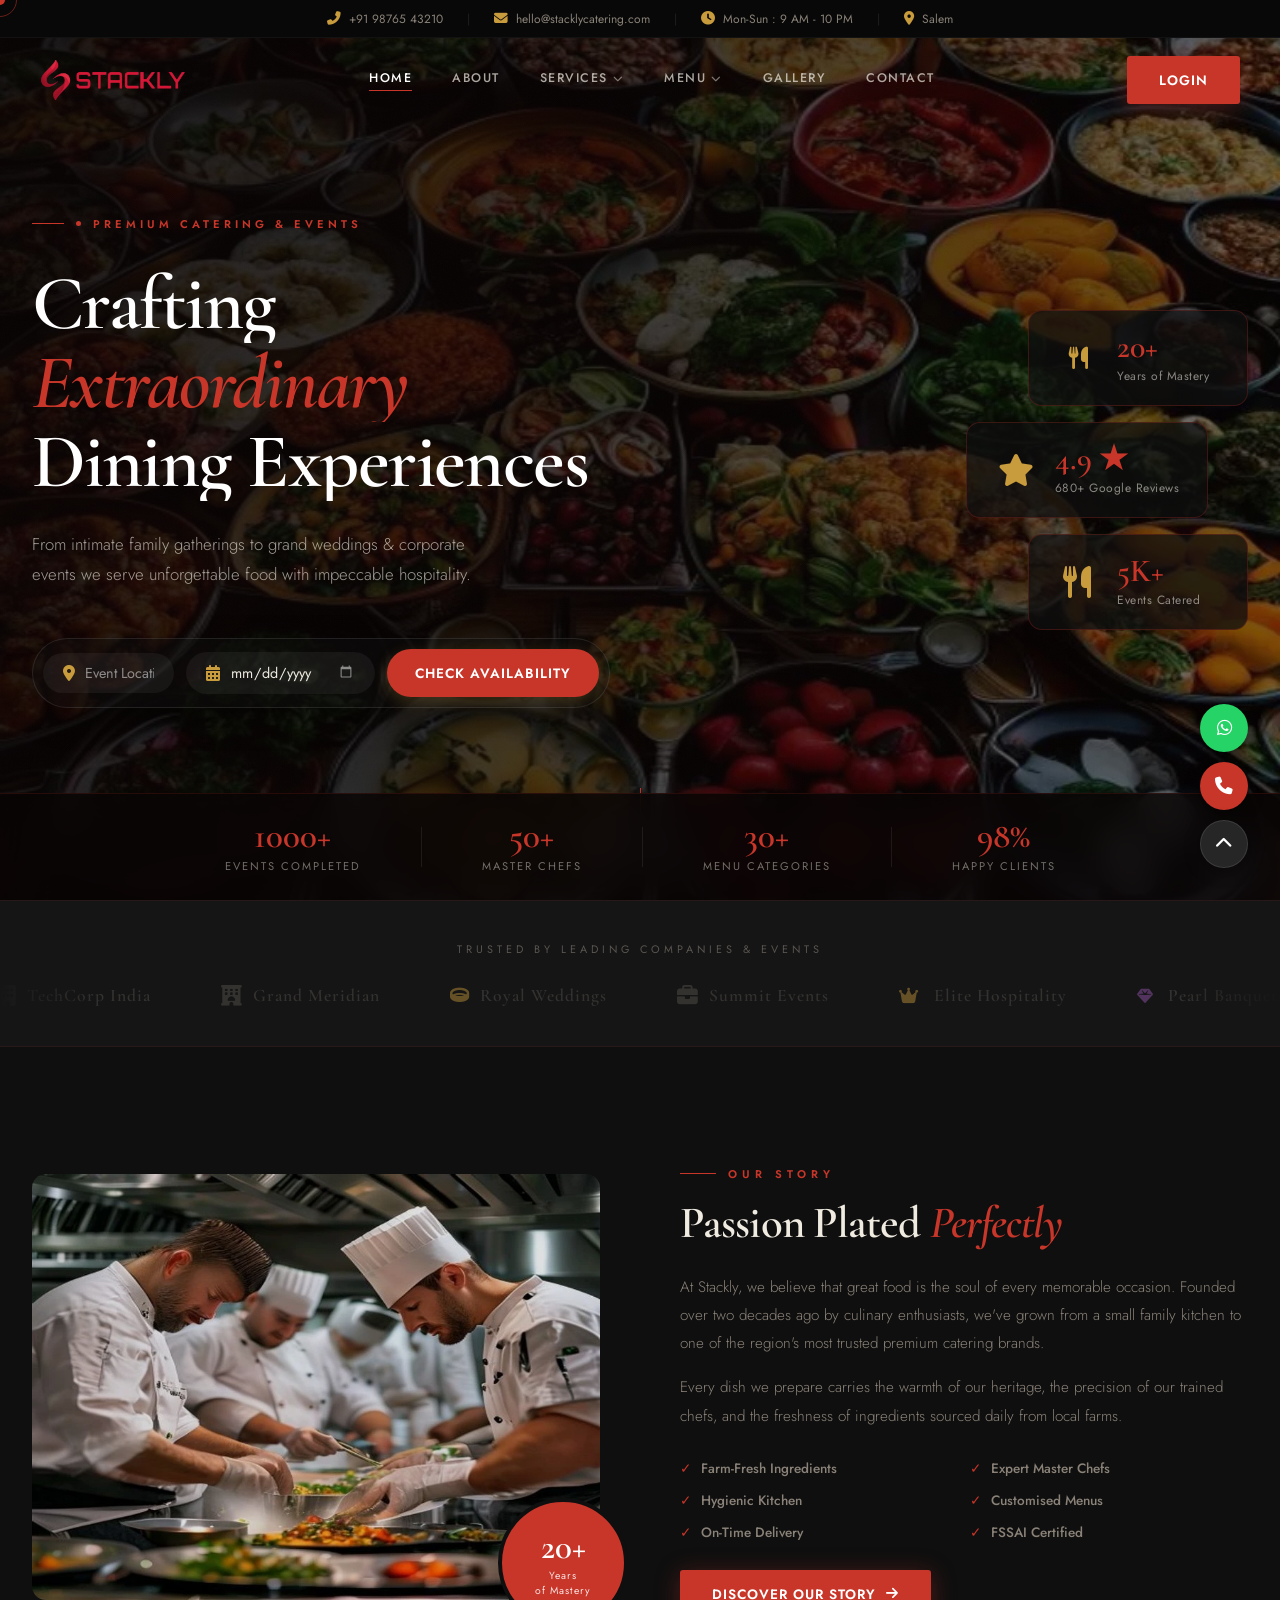
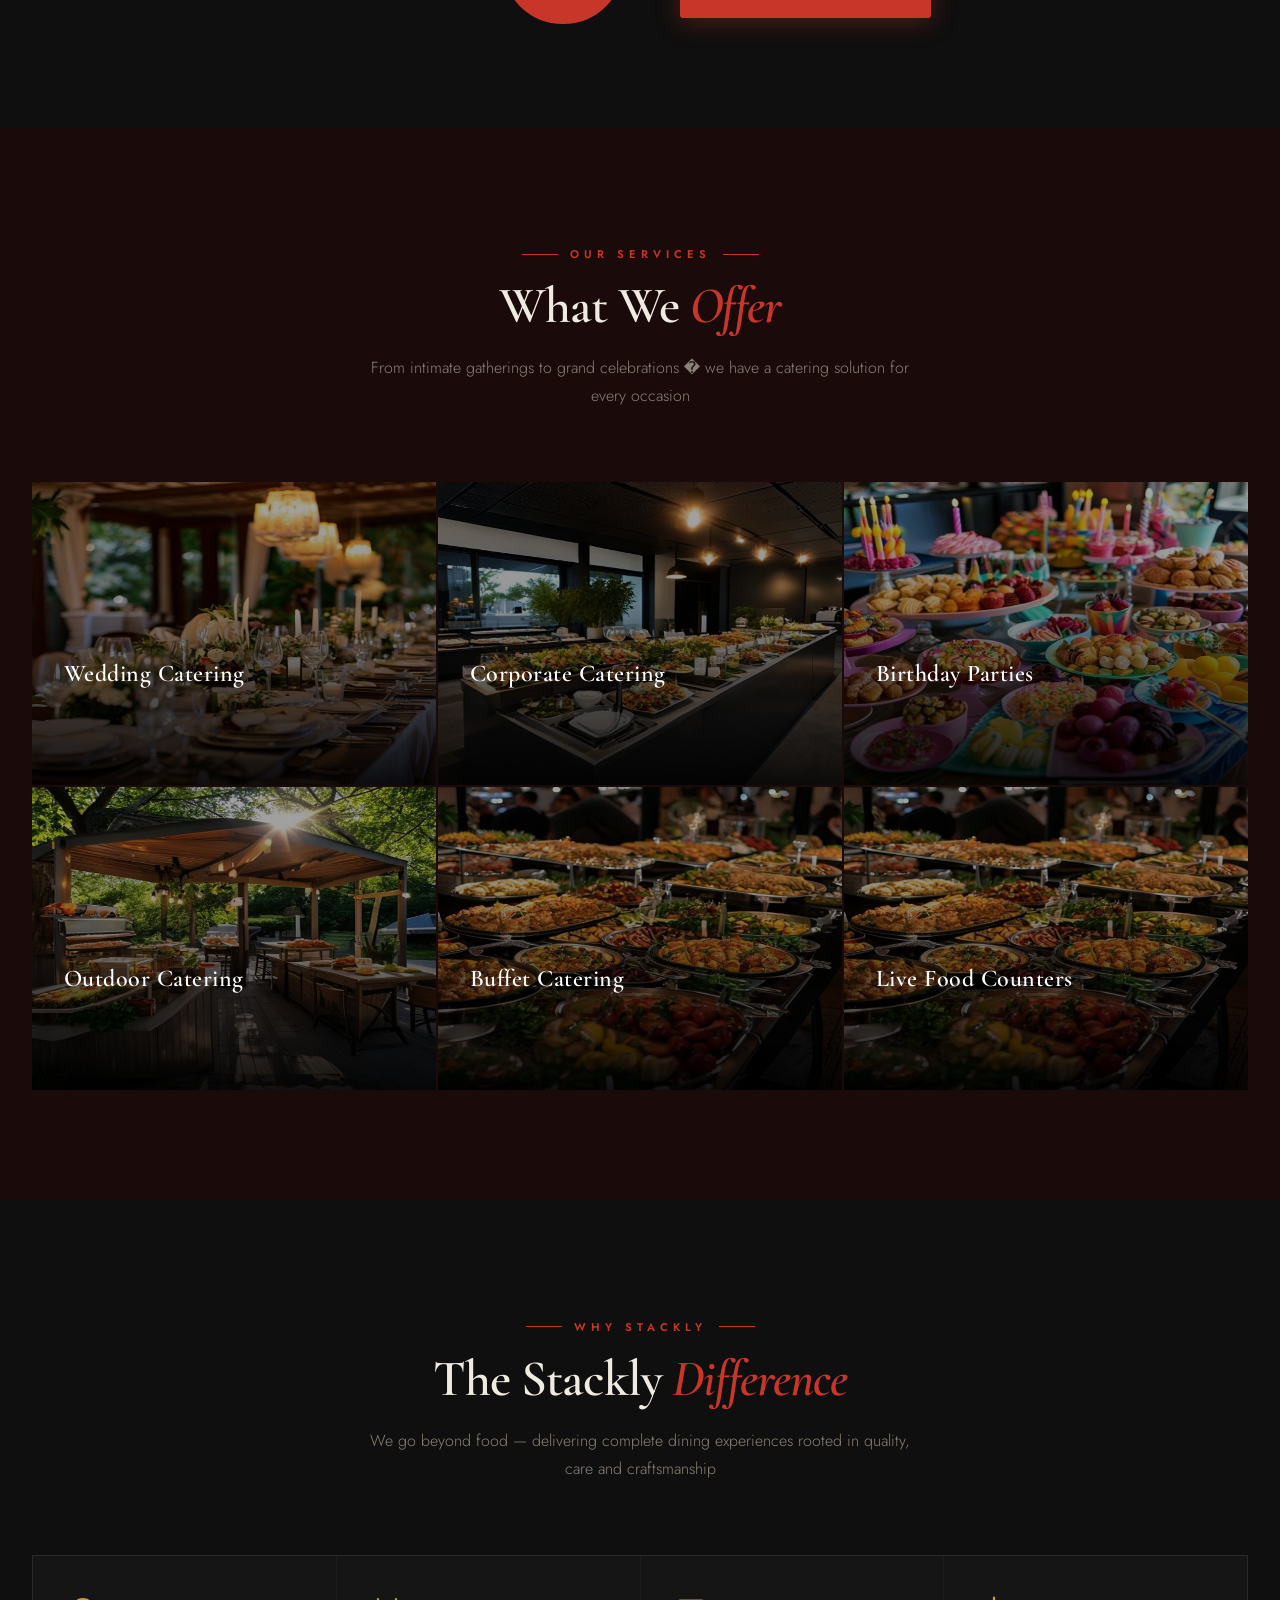
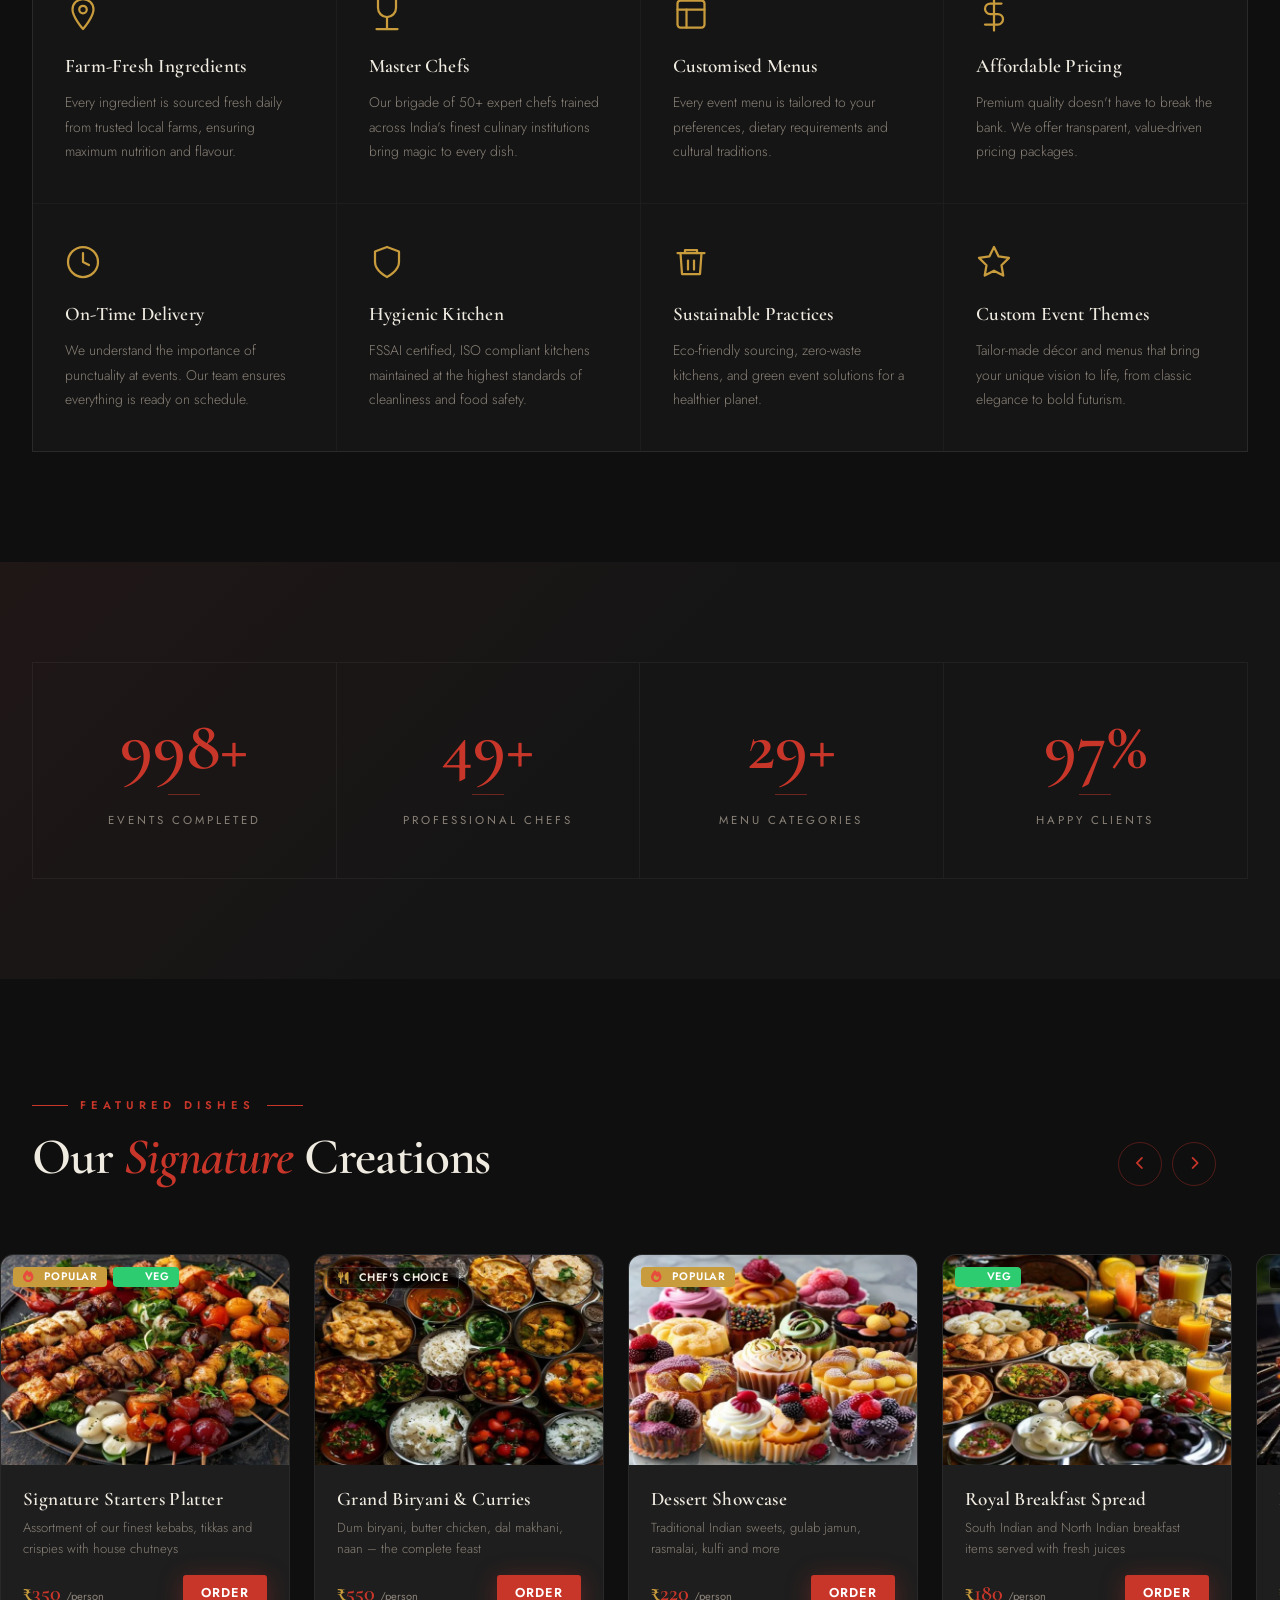
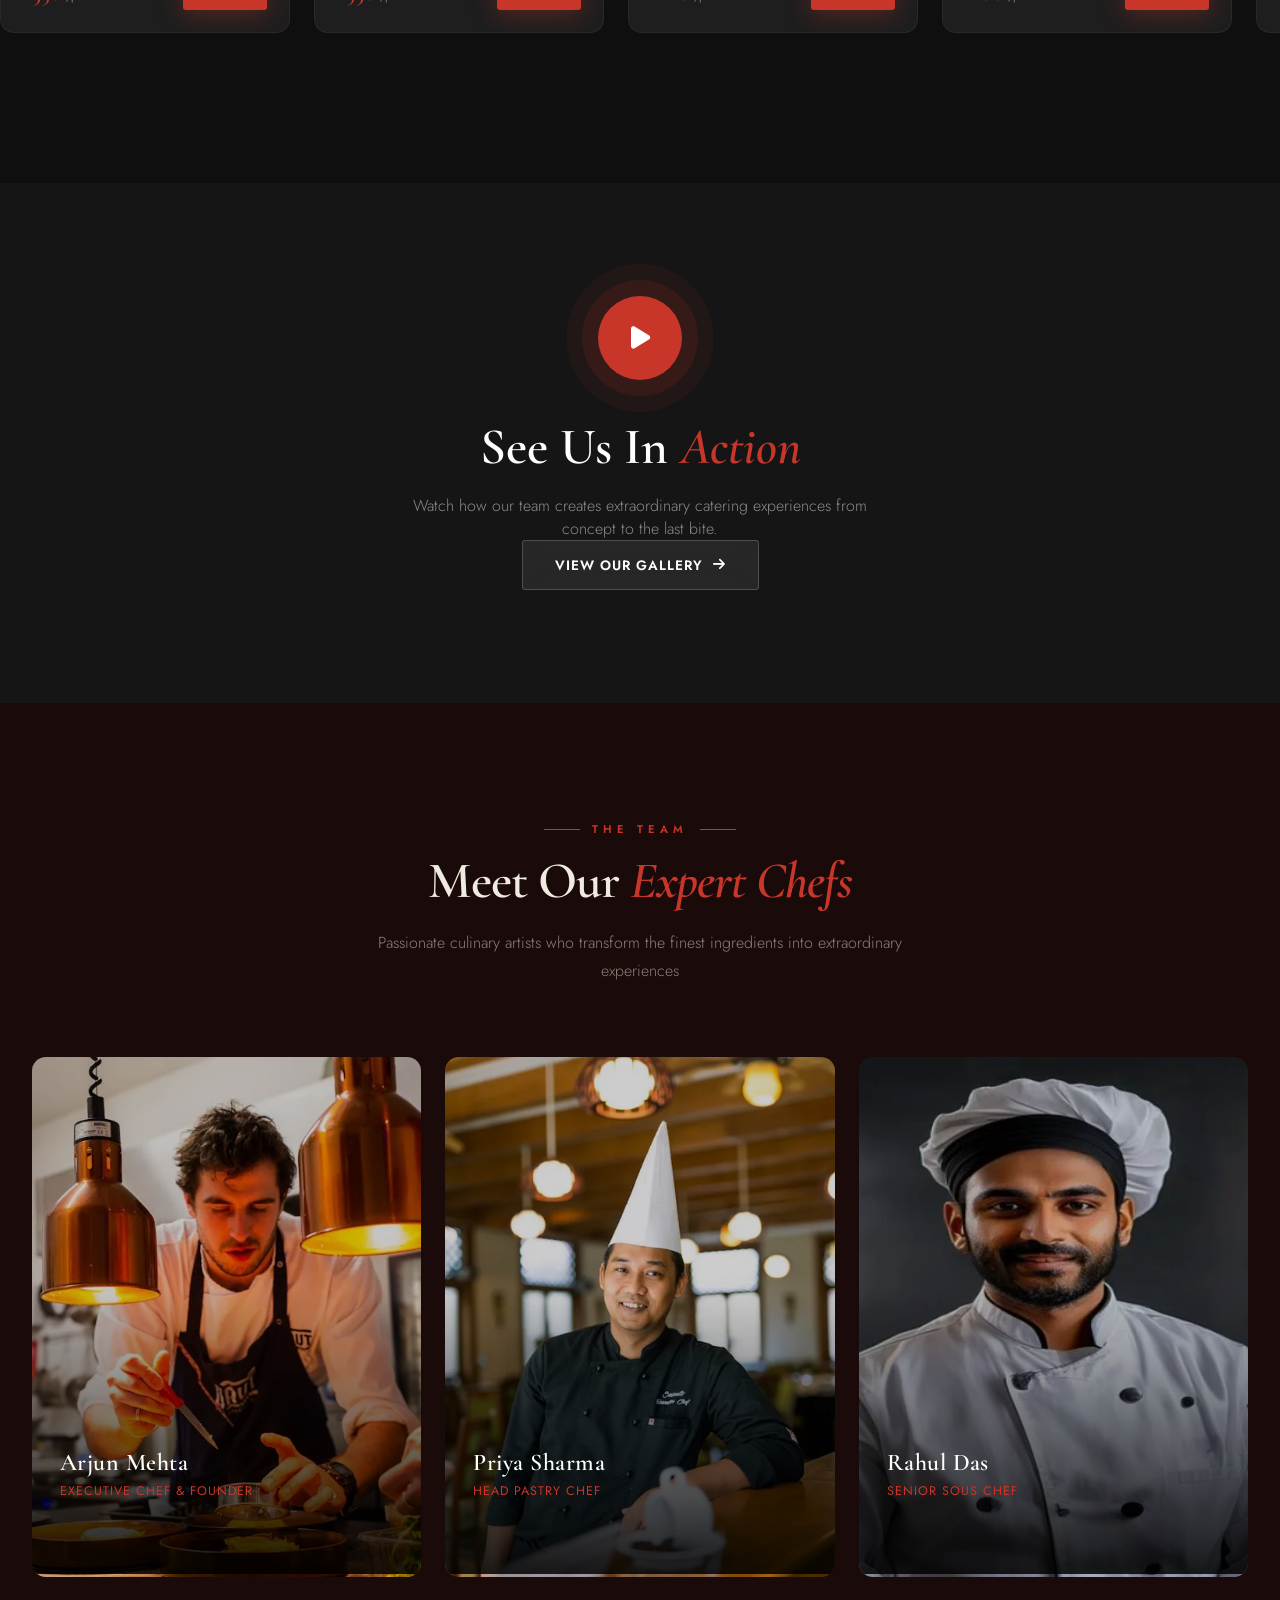
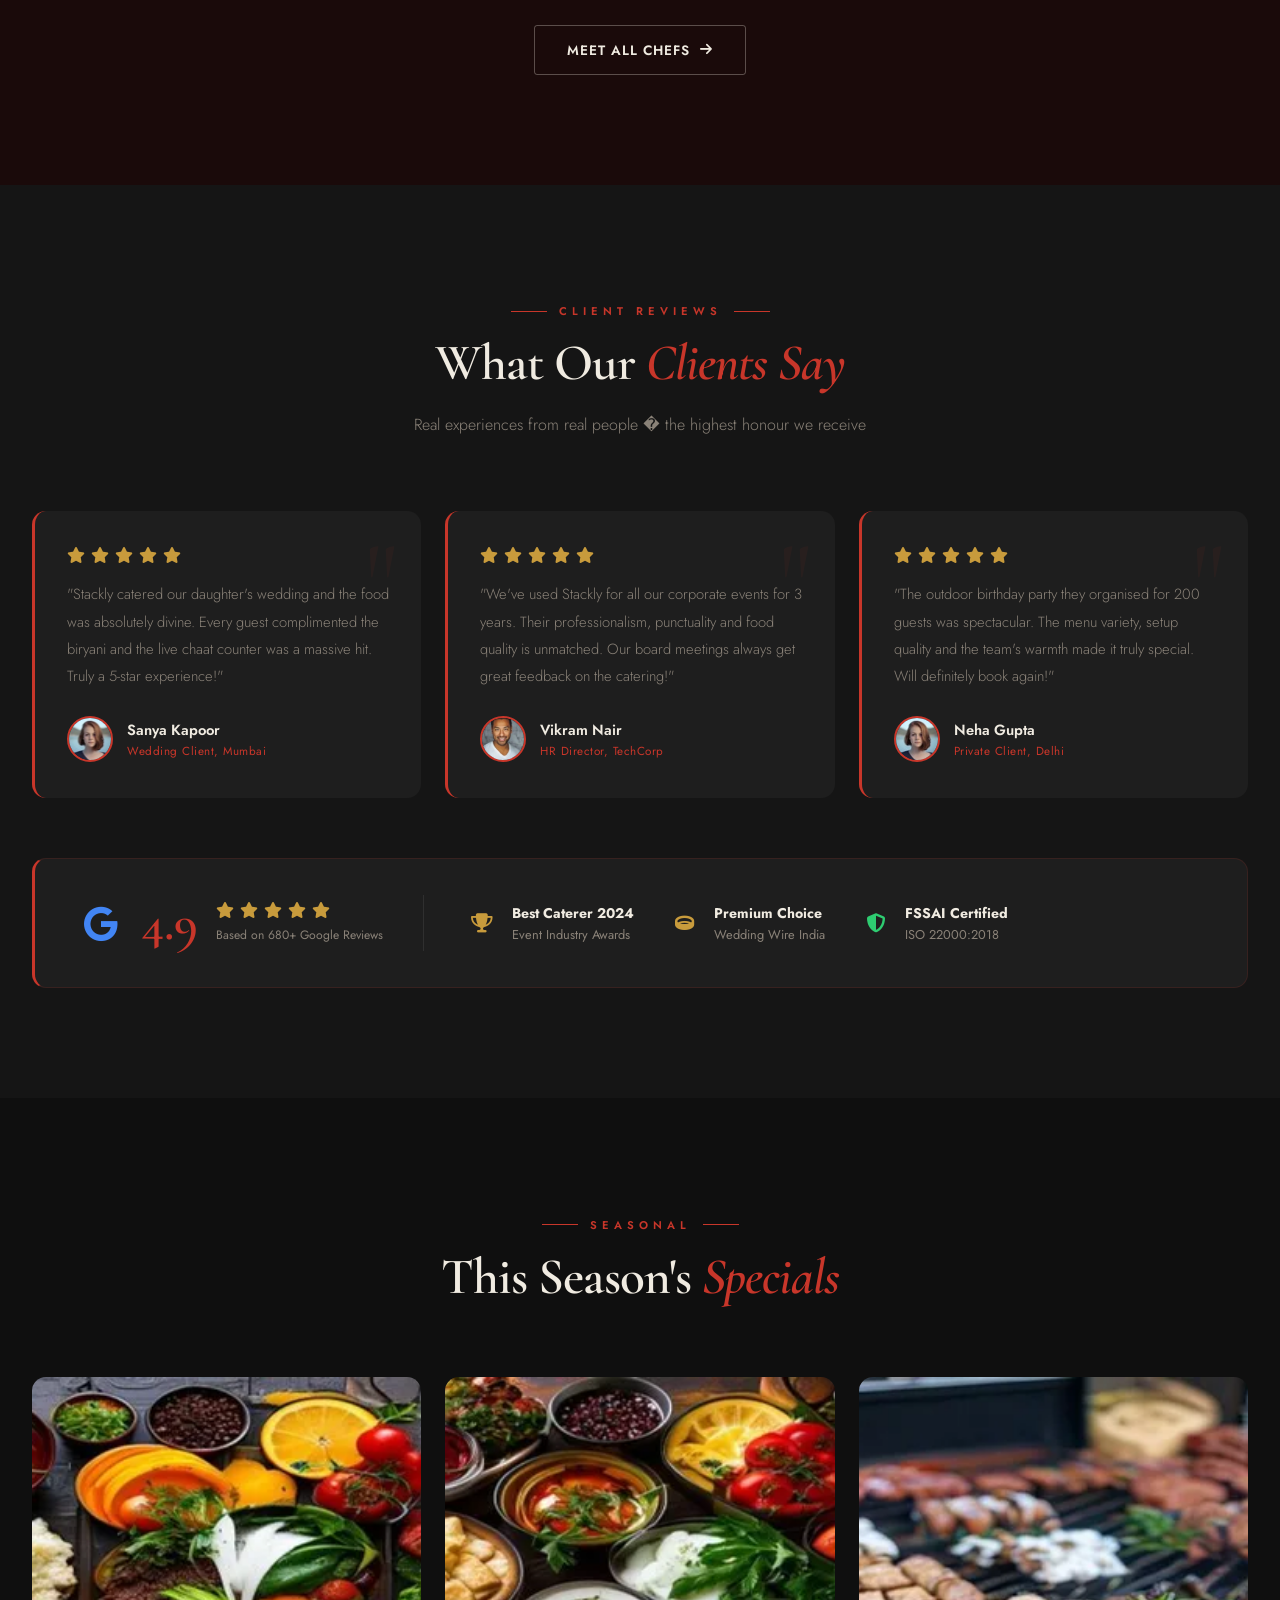
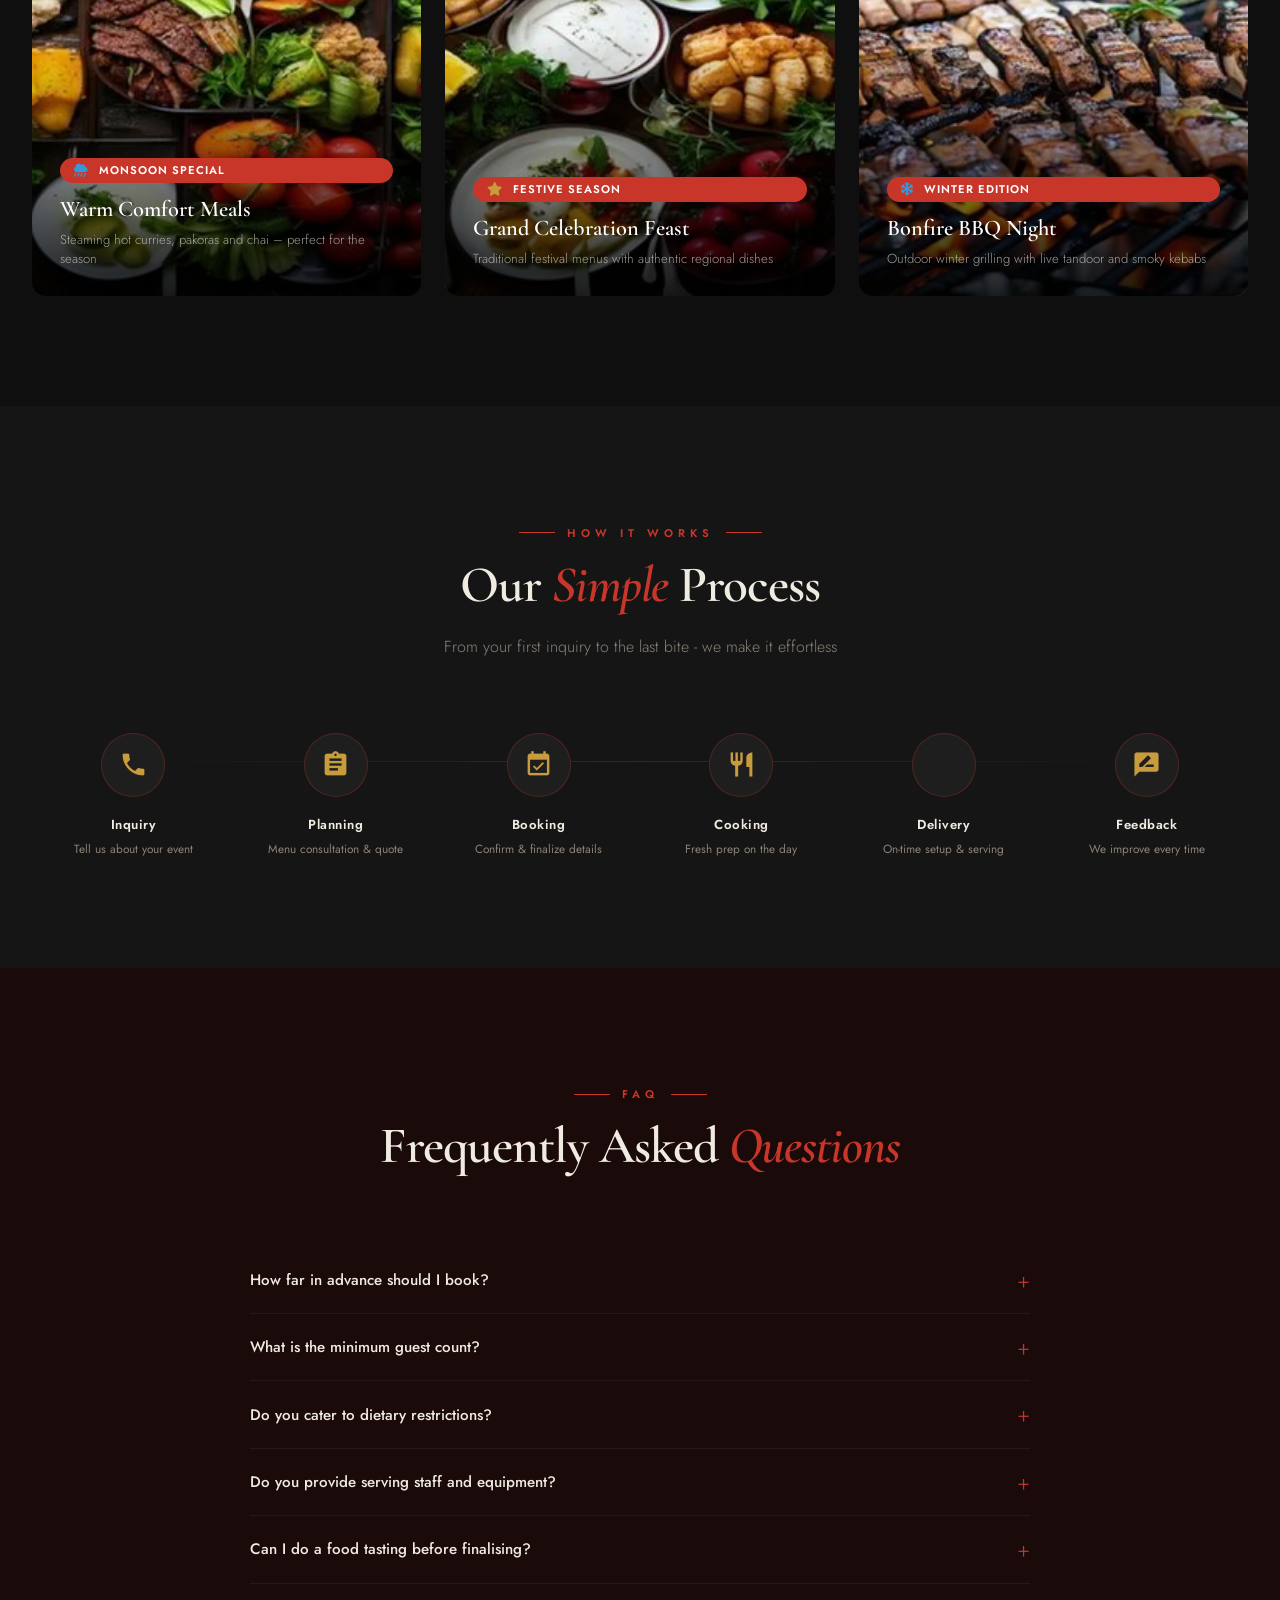
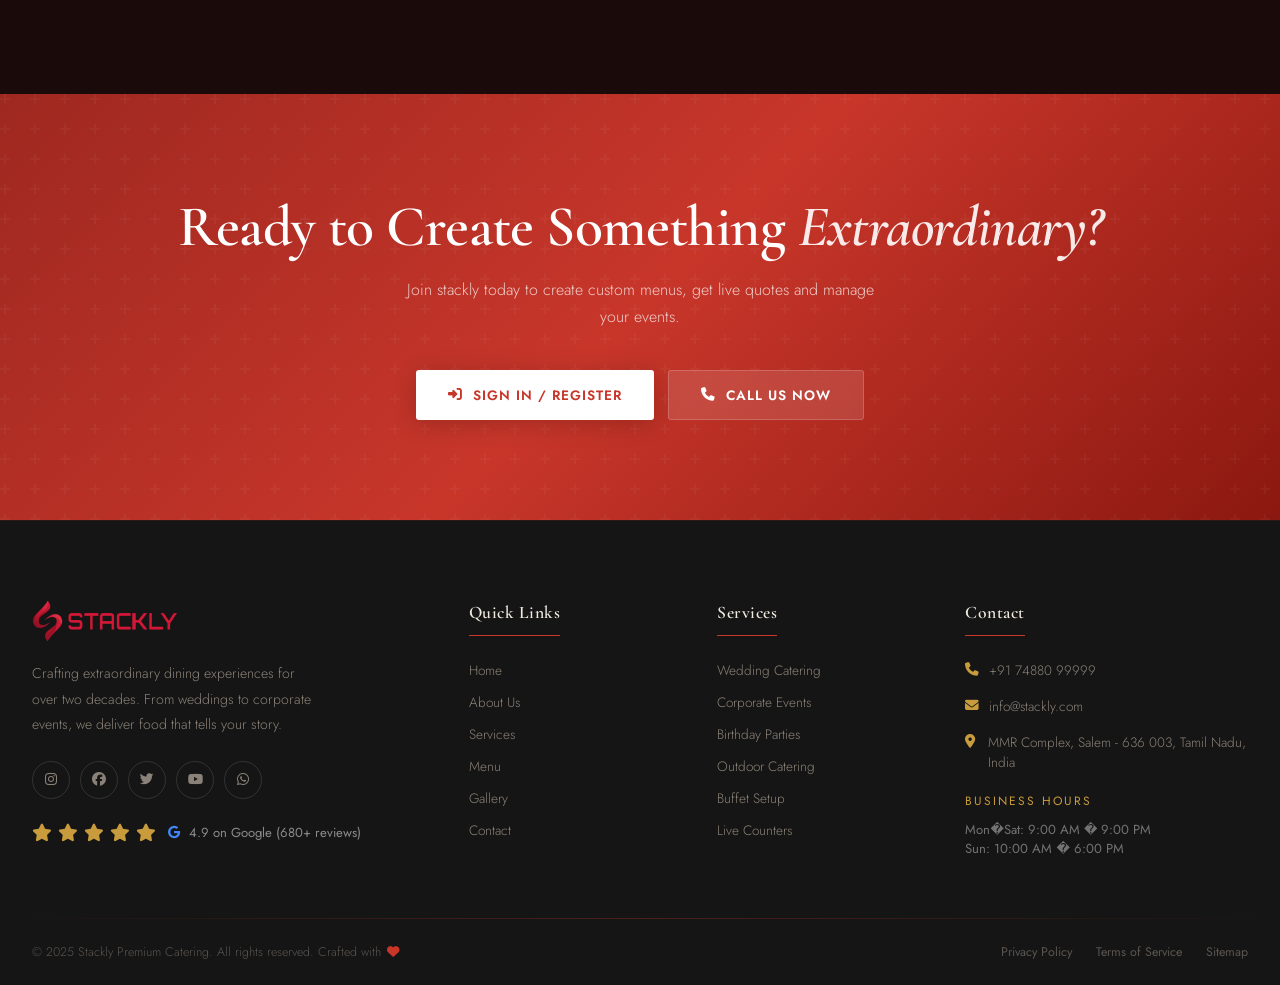
==== index.html @ d79a03a0 "Add files via upload" ====
﻿<!DOCTYPE html>
<html lang="en" data-theme="dark">
<head>
  <meta charset="UTF-8" />
  <meta name="viewport" content="width=device-width, initial-scale=1.0" />
  <title>Stackly – Crafting Extraordinary Dining Experiences</title>
  <meta name="description" content="Stackly Premium Catering – From intimate family gatherings to grand weddings and corporate events, we serve unforgettable food with impeccable hospitality." />
  <link rel="preconnect" href="https://fonts.googleapis.com" />
  <link href="https://fonts.googleapis.com/css2?family=Cormorant+Garamond:ital,wght@0,300;0,400;0,500;0,600;0,700;1,400;1,600;1,700&family=Jost:wght@300;400;500;600;700&display=swap" rel="stylesheet" />
  <link rel="stylesheet" href="https://cdnjs.cloudflare.com/ajax/libs/font-awesome/6.5.0/css/all.min.css" />
  <link href="https://fonts.googleapis.com/icon?family=Material+Icons" rel="stylesheet" />
  <link rel="stylesheet" href="css/main.css?v=5.4" />
</head>
<body class="loading">
  <div id="loader">
    <div class="loader-logo"><img src="assets/images/redlogo.webp" alt="Company Logo" style="height: 60px; width: auto;" /></div>
    <div class="loader-line"></div>
    <div class="loader-text">Our Story</div>
    <div class="loader-bar-wrap"><div class="loader-bar"></div></div>
  </div>
  <div class="cursor"></div>
  <div class="cursor-follower"></div>
  <div id="scroll-progress"></div>

  <!-- ---- NAVBAR ---- -->
    <!-- Top Utility Information Bar -->
  <div class="top-bar">
    <div class="top-bar-inner">
      <div class="top-bar-item"><i class="fas fa-phone-alt"></i> <a href="tel:+919876543210">+91 98765 43210</a></div>
      <span class="top-bar-separator">|</span>
      <div class="top-bar-item"><i class="fas fa-envelope"></i> <a href="mailto:hello@stacklycatering.com">hello@stacklycatering.com</a></div>
      <span class="top-bar-separator">|</span>
      <div class="top-bar-item"><i class="fas fa-clock"></i> <span>Mon-Sun : 9 AM - 10 PM</span></div>
      <span class="top-bar-separator">|</span>
      <div class="top-bar-item"><i class="fas fa-map-marker-alt"></i> <span>Salem</span></div>
    </div>
  </div>

  <nav id="navbar">
    <div class="nav-inner">
      <a href="index.html" class="nav-logo">
        <img src="assets/images/redlogo.webp" alt="Company Logo" style="height: 40px; width: auto;" />
      </a>
      <div class="nav-links">
        <a href="index.html">Home</a>
        <a href="about.html">About</a>
        
        <div class="dropdown">
          <a href="services.html" class="dropdown-toggle">Services <i class="fas fa-chevron-down"></i></a>
          <div class="dropdown-menu">
            <a href="services.html#wedding-catering"><i class="fas fa-heart" style="color:var(--gold);font-size:0.7rem;width:14px;text-align:center;flex-shrink:0;"></i> Wedding Catering</a>
            <a href="services.html#corporate-catering"><i class="fas fa-briefcase" style="color:var(--gold);font-size:0.7rem;width:14px;text-align:center;flex-shrink:0;"></i> Corporate Catering</a>
            <a href="services.html#birthday-parties"><i class="fas fa-birthday-cake" style="color:var(--gold);font-size:0.7rem;width:14px;text-align:center;flex-shrink:0;"></i> Birthday Parties</a>
            <a href="services.html#outdoor-catering"><i class="fas fa-tree" style="color:var(--gold);font-size:0.7rem;width:14px;text-align:center;flex-shrink:0;"></i> Outdoor Catering</a>
                        <div class="dropdown-divider"></div>
            <a href="services.html#housewarming-events"><i class="fas fa-home" style="color:var(--gold);font-size:0.7rem;width:14px;text-align:center;flex-shrink:0;"></i> Housewarming Events</a>
            <a href="services.html#private-dining"><i class="fas fa-utensils" style="color:var(--gold);font-size:0.7rem;width:14px;text-align:center;flex-shrink:0;"></i> Private Dining</a>
            <a href="services.html#live-food-stations"><i class="fas fa-fire" style="color:var(--gold);font-size:0.7rem;width:14px;text-align:center;flex-shrink:0;"></i> Live Food Stations</a>
            <a href="services.html#buffet-catering"><i class="fas fa-concierge-bell" style="color:var(--gold);font-size:0.7rem;width:14px;text-align:center;flex-shrink:0;"></i> Buffet Catering</a>
            <a href="services.html#event-planning"><i class="fas fa-calendar-check" style="color:var(--gold);font-size:0.7rem;width:14px;text-align:center;flex-shrink:0;"></i> Event Planning</a>
          </div>
        </div>

        <div class="dropdown">
          <a href="menu.html" class="dropdown-toggle">Menu <i class="fas fa-chevron-down"></i></a>
          <div class="dropdown-menu">
            <a href="menu.html#filter-starters"><i class="fas fa-drumstick-bite" style="color:var(--gold);font-size:0.7rem;width:14px;text-align:center;flex-shrink:0;"></i> Starters</a>
            <a href="menu.html#filter-main"><i class="fas fa-utensils" style="color:var(--gold);font-size:0.7rem;width:14px;text-align:center;flex-shrink:0;"></i> Main Course</a>
                        <div class="dropdown-divider"></div>
            <a href="menu.html#filter-south-indian"><i class="fas fa-seedling" style="color:var(--gold);font-size:0.7rem;width:14px;text-align:center;flex-shrink:0;"></i> South Indian</a>
            <a href="menu.html#filter-north-indian"><i class="fas fa-pepper-hot" style="color:var(--gold);font-size:0.7rem;width:14px;text-align:center;flex-shrink:0;"></i> North Indian</a>
            <a href="menu.html#filter-chinese"><i class="fas fa-yin-yang" style="color:var(--gold);font-size:0.7rem;width:14px;text-align:center;flex-shrink:0;"></i> Chinese</a>
            <a href="menu.html#filter-continental"><i class="fas fa-globe-europe" style="color:var(--gold);font-size:0.7rem;width:14px;text-align:center;flex-shrink:0;"></i> Continental</a>
                        <div class="dropdown-divider"></div>
            <a href="menu.html#filter-snacks"><i class="fas fa-fire-burner" style="color:var(--gold);font-size:0.7rem;width:14px;text-align:center;flex-shrink:0;"></i> Live Counters</a>
            <a href="menu.html#filter-desserts"><i class="fas fa-ice-cream" style="color:var(--gold);font-size:0.7rem;width:14px;text-align:center;flex-shrink:0;"></i> Desserts</a>
            <a href="menu.html#filter-drinks"><i class="fas fa-wine-glass" style="color:var(--gold);font-size:0.7rem;width:14px;text-align:center;flex-shrink:0;"></i> Beverages</a>
            <a href="menu.html"><i class="fas fa-list-ul" style="color:var(--gold);font-size:0.7rem;width:14px;text-align:center;flex-shrink:0;"></i> Custom Menus</a>
          </div>
        </div>

        <a href="gallery.html">Gallery</a>
        <a href="contact.html">Contact</a>
      </div>
      <div class="nav-right">
        <a href="login.html" class="btn btn-gold nav-cta">Login</a>
        <button class="hamburger" aria-label="Menu">
          <span></span><span></span><span></span>
        </button>
      </div>
    </div>
  </nav>
  <!-- Mobile Menu -->
  <div class="mobile-menu">
    <a href="index.html">Home</a>
    <a href="about.html">About</a>
    <a href="services.html">Services</a>
    <a href="menu.html">Menu</a>
    <a href="gallery.html">Gallery</a>
    <a href="contact.html">Contact</a>
    <a href="login.html" class="btn btn-gold">Login</a>
    <div class="mobile-menu-social">
      <a href="404.html"><i class="fab fa-instagram"></i></a>
      <a href="404.html"><i class="fab fa-facebook"></i></a>
      <a href="404.html"><i class="fab fa-whatsapp"></i></a>
    </div>
  </div>
  <!-- ---- HERO SECTION ---- -->
  <section id="hero">
    <!-- Background -->
    <div class="hero-bg">
      <img src="assets/images/hero-food.webp" alt="Premium catering spread" />
    </div>

    <!-- Particles -->
    <div class="hero-particles" id="heroParticles"></div>

    <div class="hero-inner">
      <!-- Left: Copy -->
      <div class="hero-left">
        <div class="hero-eyebrow">
          <span class="dot"></span>
          Premium Catering &amp; Events
        </div>

        <h1 class="hero-title">
          <span class="line">Crafting</span>
          <span class="line accent-red"><em>Extraordinary</em></span>
          <span class="line">Dining Experiences</span>
        </h1>

        <p class="hero-subtitle">
          From intimate family gatherings to grand weddings &amp; corporate events  we serve unforgettable food with impeccable hospitality.
        </p>        <div class="hero-quick-search reveal stagger-2">
          <form class="hero-search-form" action="404.html">
            <div class="search-input-group">
              <i class="fas fa-map-marker-alt" style="color:var(--gold);"></i>
              <input type="text" placeholder="Event Location" required aria-label="Event Location" />
            </div>
            <div class="search-input-group">
              <i class="fas fa-calendar-alt" style="color:var(--gold);"></i>
              <input type="date" required aria-label="Event Date" />
            </div>
            <button type="submit" class="btn btn-gold">Check Availability</button>
          </form>
        </div>
      </div>

      <!-- Right: Floating stat cards -->
      <div class="hero-right">
        <div class="hero-stats-float">
          <div class="hero-stat-card">
            <div class="hero-stat-icon"><i class="fas fa-utensils" style="color:var(--gold);font-size:1.4rem;"></i></div>
            <div class="hero-stat-info">
              <strong>20+</strong>
              <span>Years of Mastery</span>
            </div>
          </div>
          <div class="hero-stat-card">
            <div class="hero-stat-icon"><i class="fas fa-star" style="color:var(--gold);margin-right:2px;"></i></div>
            <div class="hero-stat-info">
              <strong>4.9 ★</strong>
              <span>680+ Google Reviews</span>
            </div>
          </div>
          <div class="hero-stat-card">
            <div class="hero-stat-icon"><i class="fas fa-utensils" style="color:var(--gold);margin-right:4px;"></i></div>
            <div class="hero-stat-info">
              <strong>5K+</strong>
              <span>Events Catered</span>
            </div>
          </div>
        </div>
      </div>
    </div>

    <!-- Scroll cue -->
    <div class="hero-scroll-cue">
      <div class="scroll-cue-line"></div>
      <span>Scroll</span>
    </div>

    <!-- Bottom stats bar -->
    <div class="hero-bottom-bar">
      <div class="hero-bottom-stat">
        <span class="hero-bottom-stat-num">1000+</span>
        <span class="hero-bottom-stat-label">Events Completed</span>
      </div>
      <div class="hero-bottom-divider"></div>
      <div class="hero-bottom-stat">
        <span class="hero-bottom-stat-num">50+</span>
        <span class="hero-bottom-stat-label">Master Chefs</span>
      </div>
      <div class="hero-bottom-divider"></div>
      <div class="hero-bottom-stat">
        <span class="hero-bottom-stat-num">30+</span>
        <span class="hero-bottom-stat-label">Menu Categories</span>
      </div>
      <div class="hero-bottom-divider"></div>
      <div class="hero-bottom-stat">
        <span class="hero-bottom-stat-num">98%</span>
        <span class="hero-bottom-stat-label">Happy Clients</span>
      </div>
    </div>
  </section>

  <!-- ---- TRUSTED BY (Logo Slider) ---- -->
  <section class="trust-section">
    <div class="container">
      <p class="trust-label">Trusted by Leading Companies & Events</p>
    </div>
    <div class="logo-track-wrap">
      <div class="logo-track">
        <div class="logo-item"><i class="fas fa-building"></i> TechCorp India</div>
        <div class="logo-item"><i class="fas fa-hotel"></i> Grand Meridian</div>
        <div class="logo-item"><i class="fas fa-ring" style="color:var(--gold);font-size:1.2rem;"></i> Royal Weddings</div>
        <div class="logo-item"><i class="fas fa-briefcase"></i> Summit Events</div>
        <div class="logo-item"><i class="fas fa-crown" style="color:var(--gold);font-size:1.1rem;margin-right:4px;"></i> Elite Hospitality</div>
        <div class="logo-item"><i class="fas fa-gem" style="color:#9b59b6;font-size:1.0rem;margin-right:4px;"></i> Pearl Banquets</div>
        <div class="logo-item"><i class="fas fa-trophy" style="color:var(--gold);font-size:1.2rem;"></i> Prestige Group</div>
        <div class="logo-item"><i class="fas fa-handshake"></i> Infosoft Ltd</div>
        <!-- Duplicated for infinite scroll -->
        <div class="logo-item"><i class="fas fa-building"></i> TechCorp India</div>
        <div class="logo-item"><i class="fas fa-hotel"></i> Grand Meridian</div>
        <div class="logo-item"><i class="fas fa-ring" style="color:var(--gold);font-size:1.2rem;"></i> Royal Weddings</div>
        <div class="logo-item"><i class="fas fa-briefcase"></i> Summit Events</div>
        <div class="logo-item"><i class="fas fa-crown" style="color:var(--gold);font-size:1.1rem;margin-right:4px;"></i> Elite Hospitality</div>
        <div class="logo-item"><i class="fas fa-gem" style="color:#9b59b6;font-size:1.0rem;margin-right:4px;"></i> Pearl Banquets</div>
        <div class="logo-item"><i class="fas fa-trophy" style="color:var(--gold);font-size:1.2rem;"></i> Prestige Group</div>
        <div class="logo-item"><i class="fas fa-handshake"></i> Infosoft Ltd</div>
      </div>
    </div>
  </section>

  <!-- ---- ABOUT SPLIT SECTION ---- -->
  <section class="section">
    <div class="container">
      <div class="about-split">
        <div class="about-img-wrap reveal-left">
          <img src="assets/images/chef-team.webp" alt="Our expert chef team" loading="lazy" />
          <div class="about-img-badge">
            <strong>20+</strong>
            <span>Years<br>of Mastery</span>
          </div>
        </div>
        <div class="about-body reveal-right">
          <div class="section-label">Our Story</div>
          <h2>Passion Plated <em style="color:var(--crimson);">Perfectly</em></h2>
          <p>At Stackly, we believe that great food is the soul of every memorable occasion. Founded over two decades ago by culinary enthusiasts, we've grown from a small family kitchen to one of the region's most trusted premium catering brands.</p>
          <p>Every dish we prepare carries the warmth of our heritage, the precision of our trained chefs, and the freshness of ingredients sourced daily from local farms.</p>
          <div class="about-checkmarks">
            <div class="about-check">Farm-Fresh Ingredients</div>
            <div class="about-check">Expert Master Chefs</div>
            <div class="about-check">Hygienic Kitchen</div>
            <div class="about-check">Customised Menus</div>
            <div class="about-check">On-Time Delivery</div>
            <div class="about-check">FSSAI Certified</div>
          </div>
          <a href="404.html" class="btn btn-gold">Discover Our Story <i class="fas fa-arrow-right"></i></a>
        </div>
      </div>
    </div>
  </section>

  <!-- ---- SERVICES ---- -->
  <section class="section section-highlight" id="services">
    <div class="container">
      <div class="section-header">
        <div class="section-label reveal">Our Services</div>
        <h2 class="section-title reveal stagger-1">What We <span>Offer</span></h2>
        <p class="section-subtitle reveal stagger-2">From intimate gatherings to grand celebrations � we have a catering solution for every occasion</p>
      </div>
      <div class="services-grid">
        <div class="service-card reveal stagger-1">
          <img src="assets/images/wedding-catering.webp" alt="Wedding Catering" loading="lazy" />
          <div class="service-card-overlay">
            <div class="service-card-icon"><i class="fas fa-ring" style="color:var(--gold);font-size:1.2rem;"></i></div>
            <h3>Wedding Catering</h3>
            <p>Make your big day unforgettable with our bespoke wedding menus, elegant presentation and flawless service.</p>
            <div class="service-card-cta"><a href="404.html" class="btn btn-gold" style="padding:10px 22px;font-size:.82rem;">Explore <i class="fas fa-arrow-right"></i></a></div>
          </div>
        </div>
        <div class="service-card reveal stagger-2">
          <img src="assets/images/corporate-catering.webp" alt="Corporate Catering" loading="lazy" />
          <div class="service-card-overlay">
            <div class="service-card-icon"><i class="fas fa-briefcase" style="color:var(--gold);font-size:1.8rem;"></i></div>
            <h3>Corporate Catering</h3>
            <p>Professional catering for board meetings, team lunches, product launches and corporate conferences.</p>
            <div class="service-card-cta"><a href="404.html" class="btn btn-gold" style="padding:10px 22px;font-size:.82rem;">Explore <i class="fas fa-arrow-right"></i></a></div>
          </div>
        </div>
        <div class="service-card reveal stagger-3">
          <img src="assets/images/birthday-catering.webp" alt="Birthday Catering" loading="lazy" />
          <div class="service-card-overlay">
            <div class="service-card-icon"><i class="fas fa-birthday-cake" style="color:var(--gold);font-size:1.8rem;"></i></div>
            <h3>Birthday Parties</h3>
            <p>Celebrate milestones with custom birthday menus that delight guests of all ages.</p>
            <div class="service-card-cta"><a href="404.html" class="btn btn-gold" style="padding:10px 22px;font-size:.82rem;">Explore <i class="fas fa-arrow-right"></i></a></div>
          </div>
        </div>
        <div class="service-card reveal stagger-4">
          <img src="assets/images/outdoor-catering.webp" alt="Outdoor Catering" loading="lazy" />
          <div class="service-card-overlay">
            <div class="service-card-icon"><i class="fas fa-tree" style="color:var(--gold);font-size:1.8rem;"></i></div>
            <h3>Outdoor Catering</h3>
            <p>Garden parties, picnics and outdoor events with live counters and fresh open-air cooking.</p>
            <div class="service-card-cta"><a href="404.html" class="btn btn-gold" style="padding:10px 22px;font-size:.82rem;">Explore <i class="fas fa-arrow-right"></i></a></div>
          </div>
        </div>
        <div class="service-card reveal stagger-5">
          <img src="assets/images/buffet-catering.webp" alt="Buffet Catering" loading="lazy" />
          <div class="service-card-overlay">
            <div class="service-card-icon"><i class="fas fa-utensils" style="color:var(--gold);margin-right:4px;"></i></div>
            <h3>Buffet Catering</h3>
            <p>Grand multi-cuisine buffet spreads for large gatherings with live stations and carving tables.</p>
            <div class="service-card-cta"><a href="404.html" class="btn btn-gold" style="padding:10px 22px;font-size:.82rem;">Explore <i class="fas fa-arrow-right"></i></a></div>
          </div>
        </div>
        <div class="service-card reveal stagger-6">
          <img src="assets/images/buffet-catering.webp" alt="Live Food Counters" loading="lazy" />
          <div class="service-card-overlay">
            <div class="service-card-icon"><i class="fas fa-fire" style="color:#e74c3c;font-size:0.75rem;margin-right:4px;"></i></div>
            <h3>Live Food Counters</h3>
            <p>Interactive live cooking counters – chaats, grills, pasta, desserts – for an immersive dining experience.</p>
        <div class="service-card-cta"><a href="404.html" class="btn btn-gold" style="padding:10px 22px;font-size:.82rem;">Explore <i class="fas fa-arrow-right"></i></a></div>
          </div>
        </div>
      </div>
      </div>
    </div>
  </section>

  <!-- ---- WHY CHOOSE US ---- -->
  <section class="section">
    <div class="container">
      <div class="section-header">
        <div class="section-label reveal">Why Stackly</div>
        <h2 class="section-title reveal stagger-1">The Stackly <span>Difference</span></h2>
        <p class="section-subtitle reveal stagger-2">We go beyond food — delivering complete dining experiences rooted in quality, care and craftsmanship</p>
      </div>
      <div class="features-grid">
        <div class="feature-card reveal stagger-1">
          <div class="feature-icon">
            <svg xmlns="http://www.w3.org/2000/svg" width="36" height="36" viewBox="0 0 24 24" fill="none" stroke="var(--gold)" stroke-width="1.5" stroke-linecap="round" stroke-linejoin="round"><path d="M12 2a7 7 0 0 1 7 7c0 5-7 13-7 13S5 14 5 9a7 7 0 0 1 7-7z"/><circle cx="12" cy="9" r="2.5"/></svg>
          </div>
          <h3>Farm-Fresh Ingredients</h3>
          <p>Every ingredient is sourced fresh daily from trusted local farms, ensuring maximum nutrition and flavour.</p>
        </div>
        <div class="feature-card reveal stagger-2">
          <div class="feature-icon">
            <svg xmlns="http://www.w3.org/2000/svg" width="36" height="36" viewBox="0 0 24 24" fill="none" stroke="var(--gold)" stroke-width="1.5" stroke-linecap="round" stroke-linejoin="round"><path d="M6 2v6a6 6 0 0 0 12 0V2"/><path d="M5 22h14"/><path d="M12 14v8"/></svg>
          </div>
          <h3>Master Chefs</h3>
          <p>Our brigade of 50+ expert chefs trained across India's finest culinary institutions bring magic to every dish.</p>
        </div>
        <div class="feature-card reveal stagger-3">
          <div class="feature-icon">
            <svg xmlns="http://www.w3.org/2000/svg" width="36" height="36" viewBox="0 0 24 24" fill="none" stroke="var(--gold)" stroke-width="1.5" stroke-linecap="round" stroke-linejoin="round"><rect x="3" y="3" width="18" height="18" rx="2"/><path d="M3 9h18"/><path d="M9 21V9"/></svg>
          </div>
          <h3>Customised Menus</h3>
          <p>Every event menu is tailored to your preferences, dietary requirements and cultural traditions.</p>
        </div>
        <div class="feature-card reveal stagger-4">
          <div class="feature-icon">
            <svg xmlns="http://www.w3.org/2000/svg" width="36" height="36" viewBox="0 0 24 24" fill="none" stroke="var(--gold)" stroke-width="1.5" stroke-linecap="round" stroke-linejoin="round"><line x1="12" y1="1" x2="12" y2="23"/><path d="M17 5H9.5a3.5 3.5 0 1 0 0 7h5a3.5 3.5 0 1 1 0 7H6"/></svg>
          </div>
          <h3>Affordable Pricing</h3>
          <p>Premium quality doesn't have to break the bank. We offer transparent, value-driven pricing packages.</p>
        </div>
        <div class="feature-card reveal stagger-5">
          <div class="feature-icon">
            <svg xmlns="http://www.w3.org/2000/svg" width="36" height="36" viewBox="0 0 24 24" fill="none" stroke="var(--gold)" stroke-width="1.5" stroke-linecap="round" stroke-linejoin="round"><circle cx="12" cy="12" r="10"/><polyline points="12 6 12 12 16 14"/></svg>
          </div>
          <h3>On-Time Delivery</h3>
          <p>We understand the importance of punctuality at events. Our team ensures everything is ready on schedule.</p>
        </div>
        <div class="feature-card reveal stagger-6">
          <div class="feature-icon">
            <svg xmlns="http://www.w3.org/2000/svg" width="36" height="36" viewBox="0 0 24 24" fill="none" stroke="var(--gold)" stroke-width="1.5" stroke-linecap="round" stroke-linejoin="round"><path d="M12 22s8-4 8-10V5l-8-3-8 3v7c0 6 8 10 8 10z"/></svg>
          </div>
          <h3>Hygienic Kitchen</h3>
          <p>FSSAI certified, ISO compliant kitchens maintained at the highest standards of cleanliness and food safety.</p>
        </div>
        <div class="feature-card reveal stagger-7">
          <div class="feature-icon">
            <svg xmlns="http://www.w3.org/2000/svg" width="36" height="36" viewBox="0 0 24 24" fill="none" stroke="var(--gold)" stroke-width="1.5" stroke-linecap="round" stroke-linejoin="round"><path d="M3 6h18"/><path d="M8 6V4h8v2"/><path d="M19 6l-1 14H6L5 6"/><path d="M10 11v6"/><path d="M14 11v6"/></svg>
          </div>
          <h3>Sustainable Practices</h3>
          <p>Eco-friendly sourcing, zero-waste kitchens, and green event solutions for a healthier planet.</p>
        </div>
        <div class="feature-card reveal stagger-8">
          <div class="feature-icon">
            <svg xmlns="http://www.w3.org/2000/svg" width="36" height="36" viewBox="0 0 24 24" fill="none" stroke="var(--gold)" stroke-width="1.5" stroke-linecap="round" stroke-linejoin="round"><polygon points="12 2 15.09 8.26 22 9.27 17 14.14 18.18 21.02 12 17.77 5.82 21.02 7 14.14 2 9.27 8.91 8.26 12 2"/></svg>
          </div>
          <h3>Custom Event Themes</h3>
          <p>Tailor-made décor and menus that bring your unique vision to life, from classic elegance to bold futurism.</p>
        </div>
      </div>
    </div>
  </section>

  <!-- ---- STATISTICS ---- -->
  <section class="stats-section">
    <div class="container">
      <div class="stats-grid">
        <div class="stat-item reveal stagger-1">
          <span class="stat-num counter" data-target="1000" data-suffix="+">0+</span>
          <div class="stat-divider"></div>
          <span class="stat-label">Events Completed</span>
        </div>
        <div class="stat-item reveal stagger-2">
          <span class="stat-num counter" data-target="50" data-suffix="+">0+</span>
          <div class="stat-divider"></div>
          <span class="stat-label">Professional Chefs</span>
        </div>
        <div class="stat-item reveal stagger-3">
          <span class="stat-num counter" data-target="30" data-suffix="+">0+</span>
          <div class="stat-divider"></div>
          <span class="stat-label">Menu Categories</span>
        </div>
        <div class="stat-item reveal stagger-4">
          <span class="stat-num counter" data-target="98" data-suffix="%">0%</span>
          <div class="stat-divider"></div>
          <span class="stat-label">Happy Clients</span>
        </div>
      </div>
    </div>
  </section>

  <!-- ---- FEATURED DISHES ---- -->
  <section class="section">
    <div class="container">
      <div class="section-header" style="display:flex;justify-content:space-between;align-items:flex-end;flex-wrap:wrap;gap:20px;margin-bottom:48px;text-align:left;">
        <div>
          <div class="section-label reveal" style="justify-content:flex-start;">Featured Dishes</div>
          <h2 class="section-title reveal stagger-1" style="margin-bottom:0;">Our <span>Signature</span> Creations</h2>
        </div>
        <div class="dish-scroll-controls">
          <button class="scroll-btn" id="scroll-left" aria-label="Scroll left"><i class="fas fa-chevron-left"></i></button>
          <button class="scroll-btn" id="scroll-right" aria-label="Scroll right"><i class="fas fa-chevron-right"></i></button>
        </div>
      </div>
    </div>
    <div class="dishes-scroll-wrap">
      <div class="dishes-scroll" id="dishesScroll">
        <!-- Starters -->
        <div class="dish-card">
          <div class="dish-card-img">
            <img src="assets/images/dish-starters.webp" alt="Premium Starters Platter" loading="lazy" />
            <div class="dish-card-badges">
              <span class="badge badge-popular"><i class="fas fa-fire" style="color:#e74c3c;font-size:0.75rem;margin-right:4px;"></i> Popular</span>
              <span class="badge badge-veg"><i class="fas fa-leaf" style="color:#2ecc71;font-size:0.75rem;margin-right:4px;"></i> Veg</span>
            </div>
          </div>
          <div class="dish-card-body">
            <h3>Signature Starters Platter</h3>
            <p>Assortment of our finest kebabs, tikkas and crispies with house chutneys</p>
            <div class="dish-card-footer">
              <div class="dish-price"><span style="color:var(--gold);font-weight:bold;">₹</span>350 <small>/person</small></div>
              <a href="404.html" class="btn btn-gold" style="padding:8px 18px;font-size:.8rem;">Order</a>
            </div>
          </div>
        </div>
        <!-- Main -->
        <div class="dish-card">
          <div class="dish-card-img">
            <img src="assets/images/dish-main.webp" alt="Main Course Spread" loading="lazy" />
            <div class="dish-card-badges">
              <span class="badge badge-dark"><i class="fas fa-utensils" style="color:var(--gold);font-size:0.75rem;margin-right:4px;"></i> Chef's Choice</span>
            </div>
          </div>
          <div class="dish-card-body">
            <h3>Grand Biryani & Curries</h3>
            <p>Dum biryani, butter chicken, dal makhani, naan – the complete feast</p>
            <div class="dish-card-footer">
              <div class="dish-price"><span style="color:var(--gold);font-weight:bold;">₹</span>550 <small>/person</small></div>
              <a href="404.html" class="btn btn-gold" style="padding:8px 18px;font-size:.8rem;">Order</a>
            </div>
          </div>
        </div>
        <!-- Dessert -->
        <div class="dish-card">
          <div class="dish-card-img">
            <img src="assets/images/dish-desserts.webp" alt="Dessert Collection" loading="lazy" />
            <div class="dish-card-badges">
              <span class="badge badge-popular"><i class="fas fa-fire" style="color:#e74c3c;font-size:0.75rem;margin-right:4px;"></i> Popular</span>
            </div>
          </div>
          <div class="dish-card-body">
            <h3>Dessert Showcase</h3>
            <p>Traditional Indian sweets, gulab jamun, rasmalai, kulfi and more</p>
            <div class="dish-card-footer">
              <div class="dish-price"><span style="color:var(--gold);font-weight:bold;">₹</span>220 <small>/person</small></div>
              <a href="404.html" class="btn btn-gold" style="padding:8px 18px;font-size:.8rem;">Order</a>
            </div>
          </div>
        </div>
        <!-- Unsplash dishes -->
        <div class="dish-card">
          <div class="dish-card-img">
            <img src="assets/images/dish-breakfast.webp" alt="Breakfast Spread" loading="lazy" />
            <div class="dish-card-badges">
              <span class="badge badge-veg"><i class="fas fa-leaf" style="color:#2ecc71;font-size:0.75rem;margin-right:4px;"></i> Veg</span>
            </div>
          </div>
          <div class="dish-card-body">
            <h3>Royal Breakfast Spread</h3>
            <p>South Indian and North Indian breakfast items served with fresh juices</p>
            <div class="dish-card-footer">
              <div class="dish-price"><span style="color:var(--gold);font-weight:bold;">₹</span>180 <small>/person</small></div>
              <a href="404.html" class="btn btn-gold" style="padding:8px 18px;font-size:.8rem;">Order</a>
            </div>
          </div>
        </div>
        <div class="dish-card">
          <div class="dish-card-img">
            <img src="assets/images/dish-grill.webp" alt="Live Grill Counter" loading="lazy" />
            <div class="dish-card-badges">
              <span class="badge badge-dark"><i class="fas fa-fire" style="color:#e74c3c;font-size:0.75rem;margin-right:4px;"></i> Live Counter</span>
            </div>
          </div>
          <div class="dish-card-body">
            <h3>Live BBQ & Grill</h3>
            <p>Freshly grilled meats and veggies at our live interactive grill counter</p>
            <div class="dish-card-footer">
              <div class="dish-price"><span style="color:var(--gold);font-weight:bold;">₹</span>450 <small>/person</small></div>
              <a href="404.html" class="btn btn-gold" style="padding:8px 18px;font-size:.8rem;">Order</a>
            </div>
          </div>
        </div>
        <div class="dish-card">
          <div class="dish-card-img">
            <img src="assets/images/dish-chaat.webp" alt="Chaat Counter" loading="lazy" />
            <div class="dish-card-badges">
              <span class="badge badge-popular"><i class="fas fa-fire" style="color:#e74c3c;font-size:0.75rem;margin-right:4px;"></i> Popular</span>
            </div>
          </div>
          <div class="dish-card-body">
            <h3>Live Chaat Station</h3>
            <p>Interactive pani puri, bhel, dahi papdi and chaat varieties live at your event</p>
            <div class="dish-card-footer">
              <div class="dish-price"><span style="color:var(--gold);font-weight:bold;">₹</span>150 <small>/person</small></div>
              <a href="404.html" class="btn btn-gold" style="padding:8px 18px;font-size:.8rem;">Order</a>
            </div>
          </div>
        </div>
      </div>
    </div>
  </section>

  <!-- ---- VIDEO / CTA SECTION ---- -->
  <div class="video-section">
    <div class="video-bg"></div>
    <div class="video-bg-img"></div>
    <div class="video-content reveal">
      <div class="video-play-btn" id="videoPlayBtn">
        <i class="fas fa-play"></i>
      </div>
      <h2>See Us In <em style="color:var(--crimson)">Action</em></h2>
      <p>Watch how our team creates extraordinary catering experiences from concept to the last bite.</p>
      <a href="404.html" class="btn btn-white">View Our Gallery <i class="fas fa-arrow-right"></i></a>
    </div>
  </div>

  <!-- ---- CHEF SECTION ---- -->
  <section class="section section-highlight" id="chefs">
    <div class="container">
      <div class="section-header">
        <div class="section-label reveal">The Team</div>
        <h2 class="section-title reveal stagger-1">Meet Our <span>Expert Chefs</span></h2>
        <p class="section-subtitle reveal stagger-2">Passionate culinary artists who transform the finest ingredients into extraordinary experiences</p>
      </div>
      <div class="chef-grid">
        <div class="chef-card reveal stagger-1">
          <div class="chef-card-img">
            <img src="assets/images/chef-arjun.webp" alt="Chef Arjun Mehta" loading="lazy" />
          </div>
          <div class="chef-card-overlay">
            <h3>Arjun Mehta</h3>
            <p class="chef-role">Executive Chef & Founder</p>
            <div class="chef-social">
              <a href="#"><i class="fab fa-instagram"></i></a>
              <a href="#"><i class="fab fa-linkedin"></i></a>
              <a href="#"><i class="fas fa-envelope"></i></a>
            </div>
          </div>
        </div>
        <div class="chef-card reveal stagger-2">
          <div class="chef-card-img">
            <img src="assets/images/chef-priya.webp" alt="Chef Priya Sharma" loading="lazy" />
          </div>
          <div class="chef-card-overlay">
            <h3>Priya Sharma</h3>
            <p class="chef-role">Head Pastry Chef</p>
            <div class="chef-social">
              <a href="#"><i class="fab fa-instagram"></i></a>
              <a href="#"><i class="fab fa-linkedin"></i></a>
              <a href="#"><i class="fas fa-envelope"></i></a>
            </div>
          </div>
        </div>
        <div class="chef-card reveal stagger-3">
          <div class="chef-card-img">
            <img src="assets/images/chef-rahul.webp" alt="Chef Rahul Das" loading="lazy" />
          </div>
          <div class="chef-card-overlay">
            <h3>Rahul Das</h3>
            <p class="chef-role">Senior Sous Chef</p>
            <div class="chef-social">
              <a href="#"><i class="fab fa-instagram"></i></a>
              <a href="#"><i class="fab fa-linkedin"></i></a>
              <a href="#"><i class="fas fa-envelope"></i></a>
            </div>
          </div>
        </div>
      </div>
      <div style="text-align:center;margin-top:48px;">
        <a href="404.html" class="btn btn-outline">Meet All Chefs <i class="fas fa-arrow-right"></i></a>
      </div>
    </div>
  </section>

  <!-- ---- TESTIMONIALS ---- -->
  <section class="section testimonials-section" id="testimonials">
    <div class="container">
      <div class="section-header">
        <div class="section-label reveal">Client Reviews</div>
        <h2 class="section-title reveal stagger-1">What Our <span>Clients Say</span></h2>
        <p class="section-subtitle reveal stagger-2">Real experiences from real people � the highest honour we receive</p>
      </div>
      <div class="testimonials-grid">
        <div class="testimonial-card reveal stagger-1">
          <div class="testimonial-stars"><i class="fas fa-star" style="color:var(--gold);margin-right:2px;"></i><i class="fas fa-star" style="color:var(--gold);margin-right:2px;"></i><i class="fas fa-star" style="color:var(--gold);margin-right:2px;"></i><i class="fas fa-star" style="color:var(--gold);margin-right:2px;"></i><i class="fas fa-star" style="color:var(--gold);margin-right:2px;"></i></div>
          <p class="testimonial-text">"Stackly catered our daughter's wedding and the food was absolutely divine. Every guest complimented the biryani and the live chaat counter was a massive hit. Truly a 5-star experience!"</p>
          <div class="testimonial-author">
            <img src="assets/images/avatar-neha.webp" alt="Sanya Kapoor" class="testimonial-avatar" loading="lazy" />
            <div>
              <div class="testimonial-name">Sanya Kapoor</div>
              <div class="testimonial-role">Wedding Client, Mumbai</div>
            </div>
          </div>
        </div>
        <div class="testimonial-card reveal stagger-2">
          <div class="testimonial-stars"><i class="fas fa-star" style="color:var(--gold);margin-right:2px;"></i><i class="fas fa-star" style="color:var(--gold);margin-right:2px;"></i><i class="fas fa-star" style="color:var(--gold);margin-right:2px;"></i><i class="fas fa-star" style="color:var(--gold);margin-right:2px;"></i><i class="fas fa-star" style="color:var(--gold);margin-right:2px;"></i></div>
          <p class="testimonial-text">"We've used Stackly for all our corporate events for 3 years. Their professionalism, punctuality and food quality is unmatched. Our board meetings always get great feedback on the catering!"</p>
          <div class="testimonial-author">
            <img src="assets/images/avatar-vikram.webp" alt="Vikram Nair" class="testimonial-avatar" loading="lazy" />
            <div>
              <div class="testimonial-name">Vikram Nair</div>
              <div class="testimonial-role">HR Director, TechCorp</div>
            </div>
          </div>
        </div>
        <div class="testimonial-card reveal stagger-3">
          <div class="testimonial-stars"><i class="fas fa-star" style="color:var(--gold);margin-right:2px;"></i><i class="fas fa-star" style="color:var(--gold);margin-right:2px;"></i><i class="fas fa-star" style="color:var(--gold);margin-right:2px;"></i><i class="fas fa-star" style="color:var(--gold);margin-right:2px;"></i><i class="fas fa-star" style="color:var(--gold);margin-right:2px;"></i></div>
          <p class="testimonial-text">"The outdoor birthday party they organised for 200 guests was spectacular. The menu variety, setup quality and the team's warmth made it truly special. Will definitely book again!"</p>
          <div class="testimonial-author">
            <img src="assets/images/avatar-neha.webp" alt="Neha Gupta" class="testimonial-avatar" loading="lazy" />
            <div>
              <div class="testimonial-name">Neha Gupta</div>
              <div class="testimonial-role">Private Client, Delhi</div>
            </div>
          </div>
        </div>
      </div>

      <!-- Google Rating Banner -->
      <div class="rating-banner reveal" style="margin-top:60px;">
        <div class="rating-google">
          <div class="rating-google-icon"><i class="fab fa-google" style="color:#4285F4;margin-right:4px;"></i></div>
          <div class="rating-score">4.9</div>
          <div class="rating-details">
            <div class="rating-stars"><i class="fas fa-star" style="color:var(--gold);margin-right:2px;"></i><i class="fas fa-star" style="color:var(--gold);margin-right:2px;"></i><i class="fas fa-star" style="color:var(--gold);margin-right:2px;"></i><i class="fas fa-star" style="color:var(--gold);margin-right:2px;"></i><i class="fas fa-star" style="color:var(--gold);margin-right:2px;"></i></div>
            <div class="rating-count">Based on 680+ Google Reviews</div>
          </div>
        </div>
        <div class="rating-divider"></div>
        <div class="rating-awards">
          <div class="award-item">
            <div class="award-icon"><i class="fas fa-trophy" style="color:var(--gold);font-size:1.2rem;"></i></div>
            <div class="award-text"><strong>Best Caterer 2024</strong>Event Industry Awards</div>
          </div>
          <div class="award-item">
            <div class="award-icon"><i class="fas fa-ring" style="color:var(--gold);font-size:1.2rem;"></i></div>
            <div class="award-text"><strong>Premium Choice</strong>Wedding Wire India</div>
          </div>
          <div class="award-item">
            <div class="award-icon"><i class="fas fa-shield-alt" style="color:#2ecc71;font-size:1.2rem;"></i></div>
            <div class="award-text"><strong>FSSAI Certified</strong>ISO 22000:2018</div>
          </div>
        </div>
      </div>
    </div>
  </section>

  <!-- ---- SEASONAL SPECIALS ---- -->
  <section class="section" id="specials">
    <div class="container">
      <div class="section-header">
        <div class="section-label reveal">Seasonal</div>
        <h2 class="section-title reveal stagger-1">This Season's <span>Specials</span></h2>
      </div>
      <div class="specials-grid">
        <div class="special-card reveal stagger-1">
          <img src="assets/images/menu-monsoon.webp" alt="Monsoon Menu" loading="lazy" />
          <div class="special-overlay">
            <div class="special-tag"><i class="fas fa-cloud-showers-heavy" style="color:#3498db;font-size:0.85rem;margin-right:4px;"></i> Monsoon Special</div>
            <h3>Warm Comfort Meals</h3>
            <p>Steaming hot curries, pakoras and chai – perfect for the season</p>
          </div>
        </div>
        <div class="special-card reveal stagger-2">
          <img src="assets/images/menu-festive.webp" alt="Festive Menu" loading="lazy" />
          <div class="special-overlay">
            <div class="special-tag"><i class="fas fa-star" style="color:var(--gold);font-size:0.85rem;margin-right:4px;"></i> Festive Season</div>
            <h3>Grand Celebration Feast</h3>
            <p>Traditional festival menus with authentic regional dishes</p>
          </div>
        </div>
        <div class="special-card reveal stagger-3">
          <img src="assets/images/menu-winter.webp" alt="Winter Grills" loading="lazy" />
          <div class="special-overlay">
            <div class="special-tag"><i class="fas fa-snowflake" style="color:#3498db;font-size:0.85rem;margin-right:4px;"></i> Winter Edition</div>
            <h3>Bonfire BBQ Night</h3>
            <p>Outdoor winter grilling with live tandoor and smoky kebabs</p>
          </div>
        </div>
      </div>
    </div>
  </section>

  <!-- ---- BOOKING PROCESS ---- -->
  <section class="section section-dark" id="process">
    <div class="container">
      <div class="section-header">
        <div class="section-label reveal">How It Works</div>
        <h2 class="section-title reveal stagger-1">Our <span>Simple</span> Process</h2>
        <p class="section-subtitle reveal stagger-2">From your first inquiry to the last bite - we make it effortless</p>
      </div>
      <div class="process-steps reveal">
        <div class="process-step">
          <div class="process-step-icon"><span class="material-icons">call</span></div>
          <h4>Inquiry</h4>
          <p>Tell us about your event</p>
        </div>
        <div class="process-step">
          <div class="process-step-icon"><span class="material-icons">assignment</span></div>
          <h4>Planning</h4>
          <p>Menu consultation & quote</p>
        </div>
        <div class="process-step">
          <div class="process-step-icon"><span class="material-icons">event_available</span></div>
          <h4>Booking</h4>
          <p>Confirm & finalize details</p>
        </div>
        <div class="process-step">
          <div class="process-step-icon"><span class="material-icons">restaurant</span></div>
          <h4>Cooking</h4>
          <p>Fresh prep on the day</p>
        </div>
        <div class="process-step">
          <div class="process-step-icon"><span class="material-icons">delivery_dining</span></div>
          <h4>Delivery</h4>
          <p>On-time setup & serving</p>
        </div>
        <div class="process-step">
          <div class="process-step-icon"><span class="material-icons">rate_review</span></div>
          <h4>Feedback</h4>
          <p>We improve every time</p>
        </div>
      </div>
    </div>
  </section>

  <!-- ---- FAQ ---- -->
  <section class="section section-highlight">
    <div class="container">
      <div class="section-header">
        <div class="section-label reveal">FAQ</div>
        <h2 class="section-title reveal stagger-1">Frequently Asked <span>Questions</span></h2>
      </div>
      <div class="faq-list">
        <div class="faq-item reveal">
          <button class="faq-question">How far in advance should I book? <span class="faq-icon">+</span></button>
          <div class="faq-answer"><p>We recommend booking at least 2�4 weeks in advance for smaller events, and 2�3 months ahead for weddings and large corporate events to ensure availability and proper planning time.</p></div>
        </div>
        <div class="faq-item reveal stagger-1">
          <button class="faq-question">What is the minimum guest count? <span class="faq-icon">+</span></button>
          <div class="faq-answer"><p>Our minimum guest count is 30 people for most catering services. For intimate gatherings, we offer special packages for 10�30 guests with a curated premium experience.</p></div>
        </div>
        <div class="faq-item reveal stagger-2">
          <button class="faq-question">Do you cater to dietary restrictions? <span class="faq-icon">+</span></button>
          <div class="faq-answer"><p>Absolutely! We accommodate all dietary needs including vegetarian, vegan, Jain, gluten-free, Halal, and nut-free menus. Just inform us during the planning stage.</p></div>
        </div>
        <div class="faq-item reveal stagger-3">
          <button class="faq-question">Do you provide serving staff and equipment? <span class="faq-icon">+</span></button>
          <div class="faq-answer"><p>Yes, our packages include trained serving staff, chafing dishes, serving utensils and setup/cleanup services. We can also arrange tables, chairs and linen as add-ons.</p></div>
        </div>
        <div class="faq-item reveal stagger-4">
          <button class="faq-question">Can I do a food tasting before finalising? <span class="faq-icon">+</span></button>
          <div class="faq-answer"><p>Of course! We offer complimentary tasting sessions for events of 200+ guests. For smaller bookings, tasting sessions are available at a nominal charge which is adjusted in the final bill.</p></div>
        </div>
      </div>
    </div>
  </section>

  <!-- ---- CTA BANNER ---- -->
  <section class="cta-banner">
    <div class="container">
      <h2 class="cta-title reveal">Ready to Create Something <span>Extraordinary?</span></h2>
      <p class="cta-subtitle reveal stagger-1">Join stackly today to create custom menus, get live quotes and manage your events.</p>
      <div class="cta-btns">
        <a href="login.html" class="btn btn-gold reveal stagger-2"><i class="fas fa-sign-in-alt"></i> Sign In / Register</a>
        <a href="404.html" class="btn btn-white reveal stagger-3"><i class="fas fa-phone"></i> Call Us Now</a>
      </div>
    </div>
  </section>

<!-- ---- FOOTER ---- -->
<footer id="footer">
  <div class="footer-waves">
    <div class="footer-wave"></div>
    <div class="footer-wave"></div>
  </div>
  <div class="container">
    <div class="footer-main">
      <!-- Brand -->
      <div class="footer-brand">
        <a href="index.html" class="footer-logo" style="cursor: none;"><img src="assets/images/redlogo.webp" alt="Company Logo" style="height: 40px; width: auto;" /></a>
        <p>Crafting extraordinary dining experiences for over two decades. From weddings to corporate events, we deliver food that tells your story.</p>
        <div class="footer-socials">
          <a href="#" class="footer-social-btn" aria-label="Instagram"><i class="fab fa-instagram"></i></a>
          <a href="#" class="footer-social-btn" aria-label="Facebook"><i class="fab fa-facebook"></i></a>
          <a href="#" class="footer-social-btn" aria-label="Twitter"><i class="fab fa-twitter"></i></a>
          <a href="#" class="footer-social-btn" aria-label="YouTube"><i class="fab fa-youtube"></i></a>
          <a href="#" class="footer-social-btn" aria-label="WhatsApp"><i class="fab fa-whatsapp"></i></a>
        </div>
        <div style="margin-top:24px;display:flex;align-items:center;gap:10px;">
          <span style="color:var(--gold);font-size:1.1rem;"><i class="fas fa-star" style="color:var(--gold);margin-right:2px;"></i><i class="fas fa-star" style="color:var(--gold);margin-right:2px;"></i><i class="fas fa-star" style="color:var(--gold);margin-right:2px;"></i><i class="fas fa-star" style="color:var(--gold);margin-right:2px;"></i><i class="fas fa-star" style="color:var(--gold);margin-right:2px;"></i></span>
          <span style="font-size:.82rem;color:rgba(255,255,255,.5);"><i class="fab fa-google" style="color:#4285F4;margin-right:4px;"></i>4.9 on Google (680+ reviews)</span>
        </div>
      </div>
      <!-- Quick Links -->
      <div class="footer-col">
        <h4>Quick Links</h4>
        <div class="footer-links">
          <a href="index.html">Home</a>
          <a href="about.html">About Us</a>
          <a href="services.html">Services</a>
          <a href="menu.html">Menu</a>
          <a href="gallery.html">Gallery</a>
          <a href="contact.html">Contact</a>
        </div>
      </div>
      <!-- Services -->
      <div class="footer-col">
        <h4>Services</h4>
        <div class="footer-links">
          <a href="404.html">Wedding Catering</a>
          <a href="404.html">Corporate Events</a>
          <a href="404.html">Birthday Parties</a>
          <a href="404.html">Outdoor Catering</a>
          <a href="404.html">Buffet Setup</a>
          <a href="404.html">Live Counters</a>
        </div>
      </div>
      <!-- Contact + Hours -->
      <div class="footer-col">
        <h4>Contact</h4>
        <div class="footer-links" style="gap:16px;">
          <a href="tel:+917488099999" style="gap:8px;"><i class="fas fa-phone" style="color:var(--gold);width:16px;"></i> +91 74880 99999</a>
          <a href="mailto:info@stackly.com" style="gap:8px;"><i class="fas fa-envelope" style="color:var(--gold);width:16px;"></i> info@stackly.com</a>
          <a href="https://maps.google.com/?q=MMR+Complex,+Salem+-+636+003,+Tamil+Nadu,+India" target="_blank" style="gap:8px;align-items:flex-start;"><i class="fas fa-map-marker-alt" style="color:var(--gold);width:16px;margin-top:3px;"></i> MMR Complex, Salem - 636 003, Tamil Nadu, India</a>
        </div>
        <div style="margin-top:20px;font-size:.82rem;color:rgba(255,255,255,.4);">
          <div style="color:var(--gold);font-size:.75rem;letter-spacing:2px;text-transform:uppercase;margin-bottom:10px;">Business Hours</div>
          <div>Mon�Sat: 9:00 AM � 9:00 PM</div>
          <div>Sun: 10:00 AM � 6:00 PM</div>
        </div>
      </div>
    </div>
  </div>
  <div class="footer-gold-border"></div>
  <div class="container">
    <div class="footer-bottom">
      <div class="footer-bottom-left">© 2025 Stackly Premium Catering. All rights reserved. Crafted with <i class="fas fa-heart" style="color:var(--crimson);margin:0 2px;"></i></div>
      <div class="footer-bottom-right">
        <a href="#">Privacy Policy</a>
        <a href="#">Terms of Service</a>
        <a href="#">Sitemap</a>
      </div>
    </div>
  </div>
</footer>

  <!-- ---- FLOATING BUTTONS ---- -->
  <div class="float-btns">
    <a href="https://wa.me/917488099999" class="float-btn float-wa" aria-label="WhatsApp" target="_blank" rel="noopener">
      <i class="fab fa-whatsapp"></i>
    </a>
    <a href="tel:+917488099999" class="float-btn float-call" aria-label="Call Us">
      <i class="fas fa-phone"></i>
    </a>
    <button class="float-btn float-top" aria-label="Back to top">
      <i class="fas fa-chevron-up"></i>
    </button>
  </div>

  <!-- Lightbox -->
  <div id="lightbox">
    <button id="lightbox-close" aria-label="Close lightbox">�</button>
    <img id="lightbox-img" src="" alt="Gallery image" />
  </div>

  <script src="js/main.js"></script>
</body>
</html>
---- css/main.css ----
/* ============================================================
   STACKLY — PREMIUM CATERING | FEASTORA-INSPIRED THEME
   Palette  : Deep Charcoal · Crimson Red · Antique Gold
   Fonts    : Cormorant Garamond (headings) · Jost (body)
   ============================================================ */

/* ── Google Fonts ── */
@import url('https://fonts.googleapis.com/css2?family=Cormorant+Garamond:ital,wght@0,300;0,400;0,500;0,600;0,700;1,400;1,600;1,700&family=Jost:wght@300;400;500;600;700&display=swap');

/* ── CSS Custom Properties ── */
:root {
  /* Brand Colors */
  --crimson:        #C8362A;
  --crimson-dark:   #9E2820;
  --crimson-light:  #E04540;
  --crimson-glow:   rgba(200, 54, 42, 0.30);
  --gold:           #C89B3C;
  --gold-light:     #E0B84D;
  --gold-dark:      #A07828;
  --gold-glow:      rgba(200, 155, 60, 0.25);

  /* Backgrounds */
  --dark:    #0f0f0f;
  --dark-2:  #151515;
  --dark-3:  #1e1e1e;
  --dark-4:  #262626;
  --dark-5:  #2e2e2e;

  /* Text */
  --text:       #F0EBE1;
  --text-muted: #8A8278;
  --text-light: #5A5550;

  /* Utility */
  --glass-bg:       rgba(255, 255, 255, 0.04);
  --glass-border:   rgba(200, 54, 42, 0.20);
  --glass-gold:     rgba(200, 155, 60, 0.15);
  --shadow-red:     0 8px 40px rgba(200, 54, 42, 0.25);
  --shadow-dark:    0 20px 60px rgba(0, 0, 0, 0.60);
  --shadow-card:    0 10px 40px rgba(0, 0, 0, 0.30);
  --shadow-gold:    0 8px 40px rgba(200, 155, 60, 0.25);

  /* Radii */
  --radius-xs: 4px;
  --radius-sm: 8px;
  --radius:    14px;
  --radius-lg: 20px;
  --radius-xl: 32px;

  /* Transitions */
  --transition:      all 0.40s cubic-bezier(0.25, 0.46, 0.45, 0.94);
  --transition-fast: all 0.20s ease;
  --transition-slow: all 0.70s cubic-bezier(0.25, 0.46, 0.45, 0.94);

  /* Typography */
  --font-heading: 'Cormorant Garamond', Georgia, serif;
  --font-body:    'Jost', system-ui, sans-serif;

  /* Layout */
  --section-padding: 110px 0;
  --container-max:   1280px;
  --nav-height:      84px;

  /* Accent bg used on alt sections */
  --bg:        #0f0f0f;
  --highlight: #1a0a0a;
  --accent:    #F0EBE1;
}

/* ── Reset ── */
*, *::before, *::after { margin: 0; padding: 0; box-sizing: border-box; }
html { scroll-behavior: smooth; font-size: 16px; }
body {
  font-family: var(--font-body);
  background: var(--dark);
  color: var(--text);
  overflow-x: hidden;
  transition: background 0.4s ease, color 0.4s ease;
  cursor: none;
}
body.loading { overflow: hidden; }
img { max-width: 100%; height: auto; display: block; }
a { text-decoration: none; color: inherit; }
ul, ol { list-style: none; }
button { border: none; background: none; cursor: none; font-family: inherit; }

/* ── Custom Cursor ── */
.cursor {
  width: 10px; height: 10px;
  background: var(--crimson);
  border-radius: 50%;
  position: fixed; top: 0; left: 0;
  pointer-events: none; z-index: 10000;
  transform: translate(-50%, -50%);
  transition: width 0.3s, height 0.3s, opacity 0.3s;
  mix-blend-mode: normal;
}
.cursor-follower {
  width: 34px; height: 34px;
  border: 1.5px solid var(--crimson);
  border-radius: 50%;
  position: fixed; top: 0; left: 0;
  pointer-events: none; z-index: 9999;
  transform: translate(-50%, -50%);
  transition: all 0.12s ease;
  opacity: 0.5;
}
.cursor.hover { width: 18px; height: 18px; opacity: 0.7; }
.cursor-follower.hover { width: 56px; height: 56px; opacity: 0.2; }

/* ── Scroll Progress ── */
#scroll-progress {
  position: fixed; top: 0; left: 0;
  height: 2px;
  background: linear-gradient(90deg, var(--crimson-dark), var(--crimson), var(--crimson-light));
  z-index: 9998;
  width: 0%;
  transition: width 0.1s linear;
}

/* ── Loading Screen ── */
#loader {
  position: fixed; inset: 0;
  background: var(--dark);
  z-index: 99999;
  display: flex; flex-direction: column;
  align-items: center; justify-content: center;
  transition: opacity 0.6s ease, visibility 0.6s ease;
}
#loader.hidden { opacity: 0; visibility: hidden; }
.loader-logo {
  position: relative;
  width: 80px;
  height: 6px;
  background: var(--text);
  border-radius: 3px;
  margin: 0 auto 12px;
  box-shadow: 0 2px 10px rgba(0,0,0,0.5);
  animation: logoReveal 0.8s ease forwards;
}
.loader-logo img {
  display: none !important;
}
.loader-logo::before {
  content: '';
  position: absolute;
  bottom: 6px;
  left: 10px;
  width: 60px;
  height: 30px;
  border-radius: 30px 30px 0 0;
  background: linear-gradient(135deg, var(--gold), var(--crimson));
  box-shadow: 0 4px 15px rgba(200, 54, 42, 0.4);
  z-index: 1;
  animation: liftCloche 1.6s ease-in-out infinite alternate;
  transform-origin: bottom center;
}
.loader-logo::after {
  content: '';
  position: absolute;
  bottom: 36px;
  left: 33px;
  width: 14px;
  height: 14px;
  border-radius: 50%;
  background: var(--gold);
  border: 2px solid var(--crimson);
  z-index: 2;
  box-shadow: 0 0 10px var(--gold);
  animation: liftClocheHandle 1.6s ease-in-out infinite alternate;
}
.loader-line {
  width: 40px;
  height: 15px;
  margin-top: 10px;
  position: relative;
  display: flex;
  justify-content: center;
  gap: 8px;
}
.loader-line::before, .loader-line::after {
  content: '';
  width: 3px;
  height: 12px;
  background: rgba(255, 255, 255, 0.3);
  border-radius: 2px;
  animation: steamRise 1.4s ease-in-out infinite;
  transform-origin: bottom center;
}
.loader-line::before {
  animation-delay: 0.2s;
}
.loader-line::after {
  animation-delay: 0.7s;
}
.loader-text {
  color: var(--text-muted);
  font-size: 0.72rem; letter-spacing: 6px;
  margin-top: 14px; text-transform: uppercase;
  animation: fadeInUp 0.8s ease 0.6s forwards;
  opacity: 0;
}
.loader-bar-wrap {
  width: 180px; height: 1px;
  background: rgba(255,255,255,0.08);
  border-radius: 1px;
  margin-top: 48px; overflow: hidden;
}
.loader-bar {
  height: 100%;
  background: var(--crimson);
  width: 0%;
  animation: loadBar 1.8s ease forwards;
}
@keyframes logoReveal { to { opacity: 1; transform: translateY(0); } from { opacity: 0; transform: translateY(16px); } }
@keyframes liftCloche {
  0% { transform: translateY(0) rotate(0deg); }
  35% { transform: translateY(-18px) rotate(-8deg); }
  65% { transform: translateY(-18px) rotate(8deg); }
  100% { transform: translateY(0) rotate(0deg); }
}
@keyframes liftClocheHandle {
  0% { transform: translateY(0); }
  35% { transform: translateY(-18px); }
  65% { transform: translateY(-18px); }
  100% { transform: translateY(0); }
}
@keyframes steamRise {
  0% { transform: scaleY(0) translateY(0); opacity: 0; }
  50% { transform: scaleY(1) translateY(-10px); opacity: 0.6; }
  100% { transform: scaleY(0) translateY(-20px); opacity: 0; }
}
@keyframes loadBar { to { width: 100%; } }
@keyframes fadeInUp { from { opacity:0; transform:translateY(10px); } to { opacity:1; transform:none; } }
@keyframes float { 0%,100%{transform:translateY(0);} 50%{transform:translateY(-14px);} }
@keyframes pulse { 0%,100%{opacity:1;transform:scale(1);} 50%{opacity:.6;transform:scale(0.85);} }
@keyframes spin { to { transform: rotate(360deg); } }
@keyframes subtleZoom { from{transform:scale(1);} to{transform:scale(1.06);} }
@keyframes heroLeft { from{opacity:0;transform:translateX(-40px);} to{opacity:1;transform:none;} }
@keyframes heroRight { from{opacity:0;transform:translateX(40px);} to{opacity:1;transform:none;} }
@keyframes scrollTrack { to { transform: translateX(-50%); } }
@keyframes floatParticle {
  0% { transform: translateY(0) rotate(0deg); opacity: 0; }
  10% { opacity: 0.15; }
  90% { opacity: 0.15; }
  100% { transform: translateY(-100vh) rotate(360deg); opacity: 0; }
}
@keyframes rayPulse { 0%,100%{opacity:.1;} 50%{opacity:.25;} }
@keyframes revealUp { from{opacity:0;transform:translateY(30px);} to{opacity:1;transform:none;} }

/* ── Container ── */
.container { max-width: var(--container-max); margin: 0 auto; padding: 0 32px; }
.container-wide { max-width: 1440px; margin: 0 auto; padding: 0 32px; }

/* ── Reveal animations ── */
.reveal { opacity: 0; transform: translateY(28px); transition: opacity 0.7s ease, transform 0.7s ease; }
.reveal.visible { opacity: 1; transform: none; }
.reveal-left { opacity: 0; transform: translateX(-32px); transition: opacity 0.7s ease, transform 0.7s ease; }
.reveal-left.visible { opacity: 1; transform: none; }
.reveal-right { opacity: 0; transform: translateX(32px); transition: opacity 0.7s ease, transform 0.7s ease; }
.reveal-right.visible { opacity: 1; transform: none; }
.stagger-1 { transition-delay: 0.10s; }
.stagger-2 { transition-delay: 0.20s; }
.stagger-3 { transition-delay: 0.30s; }
.stagger-4 { transition-delay: 0.40s; }
.stagger-5 { transition-delay: 0.50s; }
.stagger-6 { transition-delay: 0.60s; }
.stagger-7 { transition-delay: 0.70s; }
.stagger-8 { transition-delay: 0.80s; }

/* ── Section Base ── */
.section { padding: var(--section-padding); }
.section-dark { background: var(--dark-2); }
.section-highlight { background: var(--highlight); }
.section-alt { background: var(--dark-3); }

/* ── Section Header ── */
.section-header { text-align: center; margin-bottom: 72px; }
.section-label {
  display: inline-flex;
  align-items: center;
  gap: 12px;
  font-family: var(--font-body);
  font-size: 0.70rem;
  font-weight: 600;
  letter-spacing: 5px;
  text-transform: uppercase;
  color: var(--crimson);
  margin-bottom: 16px;
}
.section-label::before {
  content: '';
  display: inline-block;
  width: 36px; height: 1px;
  background: var(--crimson);
}
.section-label::after {
  content: '';
  display: inline-block;
  width: 36px; height: 1px;
  background: var(--crimson);
}
.section-title {
  font-family: var(--font-heading);
  font-size: clamp(2.4rem, 4vw, 4rem);
  font-weight: 600;
  line-height: 1.10;
  color: var(--text);
  margin-bottom: 20px;
  letter-spacing: -0.02em;
}
.section-title span { color: var(--crimson); font-style: italic; }
.section-subtitle {
  font-size: 1.00rem;
  color: var(--text-muted);
  max-width: 540px;
  margin: 0 auto;
  line-height: 1.75;
  font-weight: 300;
}

/* ── Buttons ── */
.btn {
  display: inline-flex; align-items: center; gap: 10px;
  padding: 14px 32px;
  border-radius: 3px;
  font-family: var(--font-body);
  font-size: 0.85rem; font-weight: 600;
  letter-spacing: 1px;
  text-transform: uppercase;
  transition: var(--transition);
  position: relative; overflow: hidden;
  cursor: none;
}
.btn::after {
  content: '';
  position: absolute; inset: 0;
  background: rgba(255,255,255,0.10);
  transform: translateX(-101%);
  transition: transform 0.4s ease;
}
.btn:hover::after { transform: translateX(0); }
.btn-gold {
  background: var(--crimson);
  color: #fff;
  box-shadow: 0 4px 24px rgba(200, 54, 42, 0.35);
}
.btn-gold:hover {
  background: var(--crimson-dark);
  transform: translateY(-2px);
  box-shadow: 0 10px 32px rgba(200, 54, 42, 0.45);
}
.btn-outline {
  border: 1px solid rgba(240, 235, 225, 0.30);
  color: var(--text);
  background: transparent;
}
.btn-outline:hover {
  background: rgba(255,255,255,0.06);
  border-color: var(--crimson);
  color: var(--crimson);
  transform: translateY(-2px);
}
.btn-white {
  background: rgba(255,255,255,0.08);
  color: #fff;
  border: 1px solid rgba(255,255,255,0.18);
  backdrop-filter: blur(10px);
}
.btn-white:hover {
  background: rgba(255,255,255,0.16);
  transform: translateY(-2px);
}
.btn-dark {
  background: var(--dark-4);
  color: var(--text);
  border: 1px solid rgba(255,255,255,0.08);
}
.btn-dark:hover { background: var(--dark-5); transform: translateY(-2px); }
.btn svg, .btn i { font-size: 1em; }

/* ── Badge ── */
.badge {
  display: inline-flex;
  align-items: center;
  gap: 5px;
  padding: 4px 10px; border-radius: 4px;
  font-size: 0.68rem; font-weight: 600;
  letter-spacing: 0.5px; text-transform: uppercase;
  white-space: nowrap;
  line-height: 1;
}
.badge img {
  width: 12px !important;
  height: 12px !important;
  display: block !important;
  flex-shrink: 0 !important;
}
.badge-gold { background: var(--crimson); color: #fff; }
.badge-dark { background: rgba(0,0,0,0.6); color: var(--text); border:1px solid rgba(255,255,255,0.12); }
.badge-veg { background: #2ecc71; color: #fff; }
.badge-nonveg { background: var(--crimson); color: #fff; }
.badge-popular { background: var(--gold); color: #fff; }


/* ════════════════════════════════════════
   NAVBAR
════════════════════════════════════════ */
/* ── Top Utility Information Bar ── */
.top-bar {
  position: fixed;
  top: 0; left: 0; right: 0;
  height: 38px;
  background: #080808;
  border-bottom: 1px solid rgba(255, 255, 255, 0.04);
  z-index: 1001;
  display: flex;
  align-items: center;
  justify-content: center;
  font-family: var(--font-body);
  font-size: 0.75rem;
  color: var(--text-muted);
}
.top-bar-inner {
  display: flex;
  align-items: center;
  gap: 24px;
  max-width: var(--container-max);
  width: 100%;
  padding: 0 40px;
  justify-content: center;
}
.top-bar-item {
  display: flex;
  align-items: center;
  gap: 8px;
  transition: color 0.22s;
}
.top-bar-item i {
  color: var(--gold);
  font-size: 0.85rem;
}
.top-bar-item a {
  color: inherit;
  text-decoration: none;
  cursor: none;
}
.top-bar-item a:hover {
  color: var(--crimson);
}
.top-bar-separator {
  color: rgba(255, 255, 255, 0.1);
  font-size: 0.75rem;
}

#navbar {
  position: fixed; top: 38px; left: 0; right: 0;
  height: var(--nav-height);
  z-index: 1000;
  transition: var(--transition);
  padding: 0 40px;
}
#navbar.scrolled {
  background: rgba(10, 10, 10, 0.95);
  backdrop-filter: blur(20px);
  -webkit-backdrop-filter: blur(20px);
  border-bottom: 1px solid rgba(200, 54, 42, 0.15);
  box-shadow: 0 4px 40px rgba(0,0,0,0.5);
  height: 70px;
}
.nav-inner {
  max-width: var(--container-max);
  margin: 0 auto;
  height: 100%;
  display: flex; align-items: center; justify-content: space-between;
}
.nav-logo {
  font-family: var(--font-heading);
  font-size: 1.9rem; font-weight: 600;
  color: #fff;
  letter-spacing: 3px;
  text-transform: uppercase;
  display: flex; align-items: center; gap: 8px;
}
.nav-logo .logo-dot {
  width: 6px; height: 6px;
  background: var(--crimson);
  border-radius: 50%;
  animation: pulse 2s infinite;
}
.nav-links {
  display: flex; align-items: center; gap: 40px;
}
.nav-links a {
  font-size: 0.78rem; font-weight: 500; letter-spacing: 1.5px;
  text-transform: uppercase;
  color: rgba(240, 235, 225, 0.70);
  position: relative; padding-bottom: 4px;
  transition: color 0.3s;
}
.nav-links a::after {
  content: '';
  position: absolute; bottom: 0; left: 0;
  width: 0; height: 1px;
  background: var(--crimson);
  transition: width 0.35s ease;
}
.nav-links a:hover, .nav-links a.active { color: #fff; }
.nav-links a:hover::after, .nav-links a.active::after { width: 100%; }

/* ── Dropdown Navigation ── */
.dropdown {
  position: relative;
  display: inline-flex;
  align-items: center;
}

.dropdown-toggle {
  display: inline-flex !important;
  align-items: center;
  gap: 5px;
  cursor: pointer;
}

.dropdown-toggle i {
  font-size: 0.6rem;
  opacity: 0.7;
  transition: transform 0.3s ease, opacity 0.3s ease;
  margin-top: 1px;
}

.dropdown:hover .dropdown-toggle i {
  transform: rotate(180deg);
  opacity: 1;
}

.dropdown:hover .dropdown-toggle {
  color: #fff !important;
}

/* Dropdown card */
.dropdown-menu {
  position: absolute;
  top: 100%;
  left: 50%;
  transform: translateX(-50%) translateY(-6px);
  background: rgba(12, 7, 7, 0.97);
  border: 1px solid rgba(200, 163, 75, 0.22);
  border-top: 2px solid var(--gold);
  border-radius: 0 0 10px 10px;
  min-width: 240px;
  box-shadow: 0 20px 50px rgba(0, 0, 0, 0.75), 0 0 0 1px rgba(255,255,255,0.04);
  backdrop-filter: blur(20px);
  -webkit-backdrop-filter: blur(20px);
  opacity: 0;
  visibility: hidden;
  pointer-events: none;
  transition: opacity 0.2s ease, transform 0.2s ease, visibility 0.2s ease;
  padding: 6px 0 10px;
  z-index: 9999;
  margin-top: 0;
}

/* Invisible bridge: fills the gap between toggle and dropdown card so
   moving the cursor downward keeps the hover state alive */
.dropdown::after {
  content: '';
  position: absolute;
  top: 100%;
  left: 0;
  width: 100%;
  height: 12px;          /* covers the space between toggle bottom and card top */
  background: transparent;
}

/* Arrow pointer on top */
.dropdown-menu::before {
  content: '';
  position: absolute;
  top: -7px;
  left: 50%;
  transform: translateX(-50%);
  border-left: 7px solid transparent;
  border-right: 7px solid transparent;
  border-bottom: 7px solid var(--gold);
}

.dropdown:hover .dropdown-menu {
  opacity: 1;
  visibility: visible;
  pointer-events: auto;
  transform: translateX(-50%) translateY(8px);
}

/* Each dropdown item */
.dropdown-menu a {
  display: flex !important;
  align-items: center;
  gap: 10px;
  padding: 10px 20px !important;
  font-family: var(--font-body) !important;
  font-size: 0.83rem !important;
  font-weight: 400 !important;
  letter-spacing: 0.4px !important;
  text-transform: none !important;
  color: rgba(220, 210, 195, 0.85) !important;
  border-left: 2px solid transparent;
  transition: all 0.18s ease !important;
  text-align: left;
  line-height: 1.4;
  white-space: nowrap;
}

/* Suppress the default nav underline animation on dropdown items */
.dropdown-menu a::after {
  display: none !important;
}

/* Hover state */
.dropdown-menu a:hover {
  background: rgba(200, 163, 75, 0.09) !important;
  color: var(--gold) !important;
  border-left-color: var(--gold) !important;
  padding-left: 24px !important;
  letter-spacing: 0.55px !important;
}

/* Thin divider between groups (optional use) */
.dropdown-menu .dropdown-divider {
  height: 1px;
  background: rgba(255, 255, 255, 0.07);
  margin: 5px 14px;
}

/* Active item (current page) */
.dropdown-menu a.active {
  color: var(--gold) !important;
  border-left-color: var(--gold) !important;
  background: rgba(200, 163, 75, 0.05) !important;
}

.nav-cta { margin-left: 8px; }
.nav-right { display: flex; align-items: center; gap: 16px; }

/* Dark Mode Toggle */
.theme-toggle {
  width: 40px; height: 40px;
  border-radius: 50%;
  background: rgba(255,255,255,0.06);
  border: 1px solid rgba(255,255,255,0.12);
  display: flex; align-items: center; justify-content: center;
  cursor: none; color: #fff;
  transition: var(--transition);
  font-size: 1rem;
}
.theme-toggle:hover { background: var(--crimson); border-color: var(--crimson); }

/* Hamburger */
.hamburger {
  display: none;
  flex-direction: column; gap: 5px;
  cursor: none; padding: 8px;
}
.hamburger span {
  display: block; width: 24px; height: 1.5px;
  background: var(--text);
  border-radius: 1px;
  transition: var(--transition-fast);
}
.hamburger.open span:nth-child(1) { transform: rotate(45deg) translate(4.5px, 4.5px); }
.hamburger.open span:nth-child(2) { opacity: 0; }
.hamburger.open span:nth-child(3) { transform: rotate(-45deg) translate(4.5px, -4.5px); }

/* Mobile Menu Overlay with Premium Backdrop and Radial Glows */
.mobile-menu {
  position: fixed; inset: 0;
  background: rgba(15, 15, 15, 0.98);
  backdrop-filter: blur(20px);
  z-index: 999;
  display: flex; flex-direction: column; align-items: center; justify-content: center;
  gap: 22px;
  transform: translateX(100%);
  transition: transform 0.6s cubic-bezier(0.76, 0, 0.24, 1);
  overflow: hidden;
  touch-action: none;
}
.mobile-menu::before {
  content: '';
  position: absolute;
  top: -10%; right: -10%;
  width: 320px; height: 320px;
  background: radial-gradient(circle, var(--crimson-glow) 0%, transparent 70%);
  pointer-events: none;
  filter: blur(50px);
  z-index: -1;
}
.mobile-menu::after {
  content: '';
  position: absolute;
  bottom: -10%; left: -10%;
  width: 320px; height: 320px;
  background: radial-gradient(circle, var(--gold-glow) 0%, transparent 70%);
  pointer-events: none;
  filter: blur(50px);
  z-index: -1;
}
.mobile-menu.open { transform: translateX(0); }

/* Staggered Navigation Link Animations with Underline Effect */
.mobile-menu a:not(.btn):not(.mobile-menu-social a) {
  font-family: var(--font-heading);
  font-size: 2rem; font-weight: 400;
  color: var(--text);
  letter-spacing: 3px;
  text-transform: uppercase;
  position: relative;
  opacity: 0;
  transform: translateY(20px);
  transition: color 0.3s, transform 0.6s cubic-bezier(0.23, 1, 0.32, 1), opacity 0.6s ease;
}
.mobile-menu.open a:not(.btn):not(.mobile-menu-social a) {
  opacity: 1;
  transform: translateY(0);
}
.mobile-menu a:not(.btn):not(.mobile-menu-social a)::after {
  content: '';
  position: absolute;
  bottom: -4px; left: 50%;
  width: 0; height: 1.5px;
  background: var(--crimson);
  transition: width 0.3s ease, left 0.3s ease;
}
.mobile-menu a:not(.btn):not(.mobile-menu-social a):hover { color: var(--crimson); }
.mobile-menu a:not(.btn):not(.mobile-menu-social a):hover::after {
  width: 100%;
  left: 0;
}

/* Stagger Delays for Menu Items */
.mobile-menu.open a:not(.btn):not(.mobile-menu-social a):nth-child(1) { transition-delay: 0.08s; }
.mobile-menu.open a:not(.btn):not(.mobile-menu-social a):nth-child(2) { transition-delay: 0.14s; }
.mobile-menu.open a:not(.btn):not(.mobile-menu-social a):nth-child(3) { transition-delay: 0.20s; }
.mobile-menu.open a:not(.btn):not(.mobile-menu-social a):nth-child(4) { transition-delay: 0.26s; }
.mobile-menu.open a:not(.btn):not(.mobile-menu-social a):nth-child(5) { transition-delay: 0.32s; }
.mobile-menu.open a:not(.btn):not(.mobile-menu-social a):nth-child(6) { transition-delay: 0.38s; }

/* Theme-colored Crimson Login Button with Entrance Animation */
.mobile-menu .btn {
  margin-top: 12px;
  font-size: 0.9rem !important;
  font-family: var(--font-body) !important;
  padding: 12px 36px !important;
  border-radius: 4px !important;
  color: #fff !important;
  background: var(--crimson) !important;
  border: 1px solid var(--crimson) !important;
  box-shadow: 0 4px 20px var(--crimson-glow);
  opacity: 0;
  transform: translateY(20px);
  transition: background 0.3s, border-color 0.3s, transform 0.6s cubic-bezier(0.23, 1, 0.32, 1), opacity 0.6s ease, box-shadow 0.3s;
}
.mobile-menu.open .btn {
  opacity: 1;
  transform: translateY(0);
  transition-delay: 0.44s;
}
.mobile-menu .btn:hover {
  background: var(--crimson-dark) !important;
  border-color: var(--crimson-dark) !important;
  box-shadow: 0 6px 24px rgba(200, 54, 42, 0.45);
  transform: translateY(-2px);
}

/* Social icons layout and animations */
.mobile-menu-social {
  display: flex; gap: 16px; margin-top: 24px;
  opacity: 0;
  transform: translateY(20px);
  transition: transform 0.6s cubic-bezier(0.23, 1, 0.32, 1), opacity 0.6s ease;
}
.mobile-menu.open .mobile-menu-social {
  opacity: 1;
  transform: translateY(0);
  transition-delay: 0.50s;
}
.mobile-menu-social a {
  width: 42px; height: 42px;
  border-radius: 50%;
  border: 1px solid rgba(255,255,255,0.15);
  display: flex; align-items: center; justify-content: center;
  font-size: 0.9rem;
  color: var(--text-muted);
  transition: var(--transition);
}
.mobile-menu-social a:hover { border-color: var(--crimson); color: var(--crimson); }

/* ════════════════════════════════════════
   HERO SECTION (Full-Viewport BG)
════════════════════════════════════════ */
#hero {
  min-height: 100vh;
  position: relative;
  overflow: hidden;
  display: flex; align-items: center;
}
.hero-bg {
  position: absolute; inset: 0;
  z-index: 0;
}
.hero-bg img {
  width: 100%; height: 100%;
  object-fit: cover;
  animation: subtleZoom 14s ease-in-out infinite alternate;
}
.hero-bg::after {
  content: '';
  position: absolute; inset: 0;
  background: linear-gradient(
    105deg,
    rgba(10,5,5,0.92) 0%,
    rgba(10,5,5,0.78) 45%,
    rgba(10,5,5,0.50) 100%
  );
}

/* Grain overlay */
.hero-bg::before {
  content: '';
  position: absolute; inset: 0; z-index: 1;
  background-image: url("../assets/images/noise.webp");
  opacity: 0.4;
  pointer-events: none;
}

.hero-particles { position: absolute; inset: 0; overflow: hidden; z-index: 1; }
.particle {
  position: absolute;
  border-radius: 50%;
  background: var(--crimson);
  opacity: 0.12;
  animation: floatParticle linear infinite;
}

.hero-inner {
  position: relative; z-index: 2;
  display: grid; grid-template-columns: 1fr 1fr;
  align-items: center; gap: 60px;
  min-height: 100vh;
  max-width: var(--container-max);
  margin: 0 auto;
  padding: 120px 32px 80px;
}

/* Left copy */
.hero-left { animation: heroLeft 1s ease 0.3s both; }
.hero-eyebrow {
  display: inline-flex; align-items: center; gap: 12px;
  font-size: 0.70rem; font-weight: 600; letter-spacing: 4px;
  text-transform: uppercase; color: var(--crimson);
  margin-bottom: 32px;
}
.hero-eyebrow::before {
  content: '';
  display: inline-block;
  width: 32px; height: 1px;
  background: var(--crimson);
}
.hero-eyebrow .dot {
  width: 5px; height: 5px;
  background: var(--crimson); border-radius: 50%;
  animation: pulse 1.5s infinite;
}
.hero-title {
  font-family: var(--font-heading);
  font-size: clamp(3.2rem, 6vw, 6.5rem);
  font-weight: 600; line-height: 1.03;
  color: #fff; margin-bottom: 28px;
  letter-spacing: -0.02em;
}
.hero-title .accent-red { color: var(--crimson); font-style: italic; }
.hero-title .accent-gold { color: var(--gold); font-style: italic; }
.hero-title .line { overflow: hidden; display: block; }
.hero-subtitle {
  font-size: 1.05rem; line-height: 1.80;
  color: rgba(240, 235, 225, 0.65);
  max-width: 460px; margin-bottom: 48px;
  font-weight: 300;
}
.hero-btns { display: flex; gap: 14px; flex-wrap: wrap; }

/* Floating glass stat badges */
.hero-right {
  position: relative;
  animation: heroRight 1s ease 0.5s both;
}
.hero-stats-float {
  display: flex;
  flex-direction: column;
  gap: 16px;
  align-items: flex-end;
}
.hero-stat-card {
  background: rgba(15,15,15,0.75);
  border: 1px solid rgba(200,54,42,0.25);
  backdrop-filter: blur(20px);
  -webkit-backdrop-filter: blur(20px);
  border-radius: var(--radius);
  padding: 20px 28px;
  display: flex; align-items: center; gap: 16px;
  color: #fff;
  animation: float 5s ease-in-out infinite;
  min-width: 220px;
}
.hero-stat-card:nth-child(2) { animation-delay: -1.5s; margin-right: 40px; }
.hero-stat-card:nth-child(3) { animation-delay: -3s; }
.hero-stat-icon {
  font-size: 2rem;
  display: flex;
  align-items: center;
  justify-content: center;
  width: 44px;
  height: 44px;
}
.hero-stat-icon img {
  width: 32px;
  height: 32px;
  display: block;
  object-fit: contain;
  vertical-align: middle;
}
.hero-stat-info strong {
  display: block;
  font-family: var(--font-heading);
  font-size: 2rem; font-weight: 600;
  color: var(--crimson);
  line-height: 1;
}
.hero-stat-info span {
  font-size: 0.75rem; color: rgba(240,235,225,0.55);
  letter-spacing: 0.5px; margin-top: 4px; display: block;
}

/* Scroll cue */
.hero-scroll-cue {
  position: absolute;
  bottom: 40px; left: 50%;
  transform: translateX(-50%);
  z-index: 3;
  display: flex; flex-direction: column; align-items: center; gap: 8px;
  color: rgba(240,235,225,0.35);
  font-size: 0.68rem; letter-spacing: 3px; text-transform: uppercase;
}
.scroll-cue-line {
  width: 1px; height: 48px;
  background: linear-gradient(to bottom, var(--crimson), transparent);
  animation: float 2s ease-in-out infinite;
}

/* Bottom stats bar */
.hero-bottom-bar {
  position: absolute;
  bottom: 0; left: 0; right: 0;
  z-index: 3;
  background: rgba(10,5,5,0.85);
  backdrop-filter: blur(16px);
  border-top: 1px solid rgba(200,54,42,0.15);
  padding: 24px 40px;
  display: flex; align-items: center; justify-content: center;
  gap: 60px;
}
.hero-bottom-stat { text-align: center; }
.hero-bottom-stat-num {
  font-family: var(--font-heading);
  font-size: 2.2rem; font-weight: 600;
  color: var(--crimson); display: block; line-height: 1;
}
.hero-bottom-stat-label {
  font-size: 0.70rem; color: rgba(240,235,225,0.45);
  letter-spacing: 2px; text-transform: uppercase; margin-top: 5px;
}
.hero-bottom-divider { width: 1px; height: 40px; background: rgba(255,255,255,0.08); }

/* ════════════════════════════════════════
   PAGE HERO (Inner pages)
════════════════════════════════════════ */
.page-hero {
  padding: 160px 0 80px;
  background: var(--dark-2);
  position: relative; overflow: hidden;
}
.page-hero::before {
  content: '';
  position: absolute; inset: 0;
  background: linear-gradient(135deg, rgba(200,54,42,0.08) 0%, transparent 60%);
}
.page-hero::after {
  content: '';
  position: absolute;
  bottom: 0; left: 0; right: 0;
  height: 1px;
  background: linear-gradient(90deg, transparent, var(--crimson), transparent);
}
.page-hero-content {
  position: relative; z-index: 1;
  max-width: 700px;
}
.page-hero-content h1 {
  font-family: var(--font-heading);
  font-size: clamp(2.8rem, 5vw, 5rem);
  font-weight: 600; line-height: 1.08;
  color: #fff; margin-bottom: 16px;
  letter-spacing: -0.02em;
}
.page-hero-content h1 span { color: var(--crimson); font-style: italic; }
.page-hero-content p {
  font-size: 1.05rem; color: var(--text-muted);
  line-height: 1.75; max-width: 480px;
  font-weight: 300;
}

/* Breadcrumb */
.breadcrumb {
  display: flex; align-items: center; gap: 8px;
  font-size: 0.75rem; letter-spacing: 1px;
  color: var(--text-muted); text-transform: uppercase;
  margin-bottom: 20px;
}
.breadcrumb a { color: var(--crimson); transition: color 0.3s; }
.breadcrumb a:hover { color: var(--text); }
.breadcrumb-sep { color: rgba(255,255,255,0.2); }

/* About Page Hero Specific Styles */
.about-page-hero {
  padding: 180px 0 120px;
  min-height: 100vh;
  display: flex;
  align-items: center;
  position: relative;
  overflow: hidden;
}

.about-page-hero .container {
  position: relative;
  z-index: 2;
}

/* Two-column grid layout */
.about-hero-grid {
  display: grid;
  grid-template-columns: 1.1fr 0.9fr;
  gap: 60px;
  align-items: center;
}

/* Left content styling */
.about-hero-left {
  position: relative;
}

.about-page-hero h1 {
  font-family: var(--font-heading);
  font-size: clamp(3rem, 6vw, 5.2rem) !important;
  font-weight: 600;
  line-height: 1.05;
  color: #fff;
  margin-bottom: 20px;
  letter-spacing: -0.02em;
}

.about-page-hero h1 span {
  color: var(--crimson);
  font-style: italic;
}

.about-hero-left p {
  font-size: 1.15rem;
  color: var(--text-muted);
  line-height: 1.8;
  max-width: 520px;
  margin-bottom: 35px;
  font-weight: 300;
}

/* Achievement Cards styles */
.achievement-cards {
  display: grid;
  grid-template-columns: repeat(2, 1fr);
  gap: 20px;
  margin-top: 30px;
  max-width: 550px;
  position: relative;
}

.achievement-card {
  background: rgba(255, 255, 255, 0.02);
  backdrop-filter: blur(16px);
  -webkit-backdrop-filter: blur(16px);
  border: 1px solid rgba(255, 255, 255, 0.08);
  border-radius: 20px;
  padding: 20px 24px;
  display: flex;
  align-items: center;
  gap: 16px;
  box-shadow: 0 10px 30px rgba(0, 0, 0, 0.15),
              inset 0 1px 0 rgba(255, 255, 255, 0.05);
  transition: transform 0.4s cubic-bezier(0.165, 0.84, 0.44, 1), 
              border-color 0.4s ease, 
              box-shadow 0.4s ease;
}

.achievement-card:hover {
  transform: translateY(-5px) scale(1.02);
  border-color: rgba(200, 155, 60, 0.4);
  box-shadow: 0 15px 35px rgba(200, 155, 60, 0.08),
              inset 0 1px 0 rgba(255, 255, 255, 0.1);
}

.ach-icon {
  font-size: 1.8rem;
  display: flex;
  align-items: center;
  justify-content: center;
  filter: drop-shadow(0 4px 8px rgba(0, 0, 0, 0.3));
}

.ach-text {
  display: flex;
  flex-direction: column;
  gap: 2px;
}

.ach-num {
  font-family: var(--font-heading);
  font-size: 1.4rem;
  font-weight: 700;
  color: var(--gold);
  line-height: 1.1;
  letter-spacing: 0.5px;
}

.ach-desc {
  font-size: 0.8rem;
  font-weight: 500;
  color: var(--text);
  letter-spacing: 0.3px;
  opacity: 0.85;
}

/* Floating Animations for Achievement Cards */
.float-card-1 { animation: floatCard1 6s ease-in-out infinite; }
.float-card-2 { animation: floatCard2 7s ease-in-out infinite; }
.float-card-3 { animation: floatCard3 6.5s ease-in-out infinite; }
.float-card-4 { animation: floatCard4 7.5s ease-in-out infinite; }

@keyframes floatCard1 {
  0%, 100% { transform: translateY(0) rotate(0deg); }
  50% { transform: translateY(-8px) rotate(0.5deg); }
}
@keyframes floatCard2 {
  0%, 100% { transform: translateY(0) rotate(0deg); }
  50% { transform: translateY(-12px) rotate(-0.5deg); }
}
@keyframes floatCard3 {
  0%, 100% { transform: translateY(0) rotate(0deg); }
  50% { transform: translateY(-10px) rotate(-0.8deg); }
}
@keyframes floatCard4 {
  0%, 100% { transform: translateY(0) rotate(0deg); }
  50% { transform: translateY(-6px) rotate(0.6deg); }
}

/* Right Content: Image Collage */
.about-hero-right {
  position: relative;
  height: 520px;
  display: flex;
  align-items: center;
  justify-content: center;
}

.collage-container {
  position: relative;
  width: 100%;
  height: 100%;
  perspective: 1000px;
}

.collage-card {
  position: absolute;
  border-radius: 28px;
  overflow: hidden;
  box-shadow: 0 15px 35px rgba(0, 0, 0, 0.4),
              0 5px 15px rgba(0, 0, 0, 0.2);
  border: 1px solid rgba(255, 255, 255, 0.08);
  transition: transform 0.1s ease-out, box-shadow 0.3s ease;
  background: var(--dark-3);
  cursor: pointer;
}

.collage-card img {
  width: 100%;
  height: 100%;
  object-fit: cover;
  display: block;
  transition: transform 0.6s ease;
}

.collage-card:hover {
  box-shadow: 0 25px 50px rgba(0, 0, 0, 0.6),
              0 8px 24px rgba(200, 155, 60, 0.15);
  z-index: 10 !important;
}

.collage-card:hover img {
  transform: scale(1.08);
}

/* Label overlay */
.collage-card-label {
  position: absolute;
  bottom: 16px;
  left: 16px;
  background: rgba(15, 15, 15, 0.7);
  backdrop-filter: blur(8px);
  -webkit-backdrop-filter: blur(8px);
  border: 1px solid rgba(255, 255, 255, 0.12);
  color: var(--text);
  font-size: 0.68rem;
  padding: 6px 14px;
  border-radius: 20px;
  font-weight: 500;
  letter-spacing: 1px;
  text-transform: uppercase;
  opacity: 0;
  transform: translateY(10px);
  transition: opacity 0.3s ease, transform 0.3s ease;
  pointer-events: none;
}

.collage-card:hover .collage-card-label {
  opacity: 1;
  transform: translateY(0);
}

/* Precise positions, dimensions, rotations, depth */
.collage-card.card-1 {
  width: 210px;
  height: 150px;
  top: 10px;
  left: 10px;
  z-index: 1;
  transform: rotate(-5deg);
  animation: collageFloat1 8s ease-in-out infinite;
}

.collage-card.card-2 {
  width: 190px;
  height: 190px;
  top: 0px;
  right: 15px;
  z-index: 3;
  transform: rotate(4deg);
  animation: collageFloat2 9s ease-in-out infinite;
}

.collage-card.card-3 {
  width: 230px;
  height: 170px;
  top: 150px;
  left: 60px;
  z-index: 2;
  transform: rotate(2deg);
  animation: collageFloat3 10s ease-in-out infinite;
}

.collage-card.card-4 {
  width: 200px;
  height: 240px;
  top: 180px;
  right: 50px;
  z-index: 4;
  transform: rotate(-3deg);
  animation: collageFloat4 7.5s ease-in-out infinite;
}

.collage-card.card-5 {
  width: 220px;
  height: 140px;
  bottom: 10px;
  left: 20px;
  z-index: 5;
  transform: rotate(5deg);
  animation: collageFloat5 8.5s ease-in-out infinite;
}

.collage-card.card-6 {
  width: 160px;
  height: 160px;
  bottom: 0px;
  right: 10px;
  z-index: 3;
  transform: rotate(-4deg);
  animation: collageFloat6 9.5s ease-in-out infinite;
}

/* Collage floating animations with parallax support */
@keyframes collageFloat1 {
  0%, 100% { transform: translate(var(--parallax-x, 0px), var(--parallax-y, 0px)) rotate(-5deg); }
  50% { transform: translate(calc(var(--parallax-x, 0px) + 4px), calc(var(--parallax-y, 0px) - 8px)) rotate(-4deg); }
}
@keyframes collageFloat2 {
  0%, 100% { transform: translate(var(--parallax-x, 0px), var(--parallax-y, 0px)) rotate(4deg); }
  50% { transform: translate(calc(var(--parallax-x, 0px) - 6px), calc(var(--parallax-y, 0px) - 12px)) rotate(6deg); }
}
@keyframes collageFloat3 {
  0%, 100% { transform: translate(var(--parallax-x, 0px), var(--parallax-y, 0px)) rotate(2deg); }
  50% { transform: translate(calc(var(--parallax-x, 0px) + 8px), calc(var(--parallax-y, 0px) + 6px)) rotate(1deg); }
}
@keyframes collageFloat4 {
  0%, 100% { transform: translate(var(--parallax-x, 0px), var(--parallax-y, 0px)) rotate(-3deg); }
  50% { transform: translate(calc(var(--parallax-x, 0px) - 4px), calc(var(--parallax-y, 0px) - 10px)) rotate(-5deg); }
}
@keyframes collageFloat5 {
  0%, 100% { transform: translate(var(--parallax-x, 0px), var(--parallax-y, 0px)) rotate(5deg); }
  50% { transform: translate(calc(var(--parallax-x, 0px) + 6px), calc(var(--parallax-y, 0px) - 6px)) rotate(3deg); }
}
@keyframes collageFloat6 {
  0%, 100% { transform: translate(var(--parallax-x, 0px), var(--parallax-y, 0px)) rotate(-4deg); }
  50% { transform: translate(calc(var(--parallax-x, 0px) - 8px), calc(var(--parallax-y, 0px) + 8px)) rotate(-2deg); }
}

/* Background Decorations */
.about-page-hero .floating-deco {
  position: absolute;
  pointer-events: none;
  z-index: 1;
  color: var(--text-light);
  opacity: 0.15;
  font-size: 1.2rem;
  transition: transform 0.2s ease-out;
}

.deco-herb-1 { top: 12%; left: 8%; font-size: 2.2rem; color: #4E8752 !important; opacity: 0.30 !important; animation: floatDeco1 14s ease-in-out infinite; }
.deco-herb-2 { top: 78%; left: 45%; font-size: 1.8rem; color: #3A693E !important; opacity: 0.20 !important; animation: floatDeco2 18s ease-in-out infinite; }
.deco-spoon { top: 22%; right: 48%; font-size: 2rem; color: #C89B3C !important; opacity: 0.12 !important; animation: floatDeco3 16s ease-in-out infinite; }
.deco-chili { top: 82%; left: 8%; font-size: 1.8rem; color: #C8362A !important; opacity: 0.25 !important; animation: floatDeco4 13s ease-in-out infinite; }
.deco-olive { top: 62%; right: 42%; opacity: 0.30 !important; font-size: 1.6rem; animation: floatDeco1 15s ease-in-out infinite; }
.deco-lemon { top: 15%; right: 10%; opacity: 0.30 !important; font-size: 2.2rem; animation: floatDeco2 12s ease-in-out infinite; }
.deco-sparkle-1 { top: 40%; left: 52%; opacity: 0.35 !important; font-size: 1.4rem; animation: floatDeco3 9s ease-in-out infinite; }
.deco-sparkle-2 { top: 75%; right: 28%; opacity: 0.30 !important; font-size: 1.2rem; animation: floatDeco4 11s ease-in-out infinite; }
.deco-food-1 { top: 50%; left: 5%; font-size: 1.1rem; color: var(--gold) !important; opacity: 0.15 !important; animation: floatDeco2 20s ease-in-out infinite; }
.deco-food-2 { top: 45%; right: 12%; font-size: 1.2rem; color: var(--crimson) !important; opacity: 0.12 !important; animation: floatDeco1 22s ease-in-out infinite; }

.deco-particle-1 { width: 6px; height: 6px; border-radius: 50%; background: var(--gold); top: 30%; left: 15%; opacity: 0.22; animation: floatDeco4 8s ease-in-out infinite; }
.deco-particle-2 { width: 8px; height: 8px; border-radius: 50%; background: var(--crimson); top: 68%; left: 38%; opacity: 0.18; animation: floatDeco3 10s ease-in-out infinite; }
.deco-particle-3 { width: 5px; height: 5px; border-radius: 50%; background: #fff; top: 88%; right: 15%; opacity: 0.25; animation: floatDeco1 12s ease-in-out infinite; }

.deco-emoji {
  display: inline-block;
  filter: drop-shadow(0 5px 10px rgba(0, 0, 0, 0.2));
}

/* Background Deco Animations */
@keyframes floatDeco1 {
  0%, 100% { transform: translateY(0) rotate(0deg); }
  50% { transform: translateY(-25px) rotate(15deg); }
}
@keyframes floatDeco2 {
  0%, 100% { transform: translateY(0) rotate(0deg); }
  50% { transform: translateY(-15px) rotate(-20deg); }
}
@keyframes floatDeco3 {
  0%, 100% { transform: translateY(0) rotate(0deg); }
  50% { transform: translateY(-20px) rotate(-10deg); }
}
@keyframes floatDeco4 {
  0%, 100% { transform: translateY(0) rotate(0deg); }
  50% { transform: translateY(-30px) rotate(25deg); }
}

/* Blurred Gradient Circles */
.bg-gradient-circle {
  position: absolute;
  border-radius: 50%;
  filter: blur(130px);
  opacity: 0.10;
  z-index: 0;
  pointer-events: none;
}

.bg-gradient-1 {
  width: 450px;
  height: 450px;
  background: radial-gradient(circle, var(--crimson-light) 0%, transparent 70%);
  top: -10%;
  left: -10%;
  animation: gradientFloat 25s ease-in-out infinite alternate;
}

.bg-gradient-2 {
  width: 500px;
  height: 500px;
  background: radial-gradient(circle, var(--gold-light) 0%, transparent 70%);
  bottom: -15%;
  right: -5%;
  animation: gradientFloat 30s ease-in-out infinite alternate-reverse;
}

.bg-gradient-3 {
  width: 350px;
  height: 350px;
  background: radial-gradient(circle, #E04540 0%, transparent 70%);
  top: 40%;
  left: 45%;
  opacity: 0.06;
  animation: gradientFloat 20s ease-in-out infinite alternate;
}

@keyframes gradientFloat {
  0% { transform: translate(0, 0) scale(1); }
  100% { transform: translate(50px, 30px) scale(1.12); }
}

/* Responsive Styles for About Hero */
@media (max-width: 1200px) {
  .about-hero-grid {
    gap: 40px;
  }
  .about-page-hero h1 {
    font-size: clamp(2.5rem, 5vw, 4.2rem) !important;
  }
  .about-hero-right {
    height: 480px;
  }
  .collage-card.card-1 { width: 190px; height: 135px; }
  .collage-card.card-2 { width: 170px; height: 170px; }
  .collage-card.card-3 { width: 210px; height: 155px; }
  .collage-card.card-4 { width: 180px; height: 215px; }
  .collage-card.card-5 { width: 200px; height: 125px; }
  .collage-card.card-6 { width: 145px; height: 145px; }
}

@media (max-width: 991px) {
  .about-page-hero {
    padding: 140px 0 80px;
    min-height: auto;
  }
  .about-hero-grid {
    grid-template-columns: 1fr;
    gap: 60px;
  }
  .about-hero-left {
    text-align: center;
    display: flex;
    flex-direction: column;
    align-items: center;
  }
  .about-hero-left p {
    margin-left: auto;
    margin-right: auto;
  }
  .achievement-cards {
    justify-content: center;
    width: 100%;
  }
  .about-hero-right {
    max-width: 600px;
    width: 100%;
    margin: 0 auto;
    height: 450px;
  }
  .collage-card.card-1 { left: 5%; top: 5%; }
  .collage-card.card-2 { right: 5%; top: 0; }
  .collage-card.card-3 { left: 10%; top: 130px; }
  .collage-card.card-4 { right: 10%; top: 160px; }
  .collage-card.card-5 { left: 5%; bottom: 5%; }
  .collage-card.card-6 { right: 5%; bottom: 0; }

/* ════════════════════════════════════════
   TIMELINE SECTION (Our Journey)
════════════════════════════════════════ */
.timeline {
  position: relative;
  max-width: 1000px;
  margin: 60px auto 0;
  padding: 40px 0;
}

/* Central glowing track */
.timeline::before {
  content: '';
  position: absolute;
  top: 0;
  bottom: 0;
  left: 50%;
  width: 4px;
  background: rgba(255, 255, 255, 0.05);
  transform: translateX(-50%);
  border-radius: 2px;
  z-index: 1;
}

/* Active timeline progress line */
.timeline-progress-line {
  position: absolute;
  top: 0;
  left: 50%;
  width: 4px;
  height: 0%; /* updated by scroll-linked JS */
  background: linear-gradient(
    to bottom,
    var(--crimson) 0%,
    var(--gold-light) 50%,
    var(--crimson) 100%
  );
  background-size: 100% 200%;
  animation: lineGlowFlow 4s linear infinite;
  transform: translateX(-50%);
  border-radius: 2px;
  z-index: 2;
  box-shadow: 0 0 15px rgba(200, 155, 60, 0.4);
  transition: height 0.1s ease-out;
}

@keyframes lineGlowFlow {
  0% { background-position: 0% 0%; }
  100% { background-position: 0% -200%; }
}

/* Timeline Item (Alternating grid layout) */
.timeline-item {
  display: grid;
  grid-template-columns: 1fr 80px 1fr;
  align-items: center;
  margin-bottom: 80px;
  position: relative;
  z-index: 3;
}

.timeline-item:last-child {
  margin-bottom: 0;
}

/* Left side alignment - Even items (since progress line is 1st child) */
.timeline-item:nth-child(even) .timeline-content {
  grid-column: 1;
  text-align: right;
}

.timeline-item:nth-child(even) .timeline-empty {
  grid-column: 3;
}

/* Right side alignment - Odd items */
.timeline-item:nth-child(odd) .timeline-content {
  grid-column: 3;
  text-align: left;
}

.timeline-item:nth-child(odd) .timeline-empty {
  grid-column: 1;
}

/* Central Dot styles */
.timeline-dot {
  grid-column: 2;
  justify-self: center;
  width: 50px;
  height: 50px;
  background: var(--dark-3);
  border: 2px solid rgba(255, 255, 255, 0.1);
  border-radius: 50%;
  display: flex;
  align-items: center;
  justify-content: center;
  font-family: var(--font-heading);
  font-size: 0.95rem;
  font-weight: 700;
  color: var(--text-muted);
  box-shadow: 0 4px 15px rgba(0, 0, 0, 0.4);
  z-index: 4;
  position: relative;
  transition: border-color 0.4s ease, color 0.4s ease, box-shadow 0.4s ease, background-color 0.4s ease;
}

/* Pulsing radar ring */
.timeline-dot::after {
  content: '';
  position: absolute;
  inset: -6px;
  border: 2px solid rgba(200, 155, 60, 0.3);
  border-radius: 50%;
  animation: dotPulse 2s infinite ease-out;
  opacity: 0;
  pointer-events: none;
  transition: opacity 0.3s ease;
}

.timeline-item.visible .timeline-dot::after {
  opacity: 1;
}

@keyframes dotPulse {
  0% { transform: scale(0.85); opacity: 0.8; }
  100% { transform: scale(1.35); opacity: 0; }
}

/* Glassmorphic timeline cards */
.timeline-content {
  position: relative;
  background: rgba(255, 255, 255, 0.02);
  backdrop-filter: blur(16px);
  -webkit-backdrop-filter: blur(16px);
  border: 1px solid rgba(255, 255, 255, 0.06);
  border-radius: 20px;
  padding: 30px;
  box-shadow: 0 10px 30px rgba(0, 0, 0, 0.15),
              inset 0 1px 0 rgba(255, 255, 255, 0.04);
  transition: border-color 0.4s ease, 
              box-shadow 0.4s ease,
              background-color 0.4s ease,
              transform 0.4s cubic-bezier(0.165, 0.84, 0.44, 1);
  overflow: hidden;
}

/* Spotlight Hover background */
.timeline-content::before {
  content: '';
  position: absolute;
  inset: 0;
  background: radial-gradient(350px circle at var(--mouse-x, 0) var(--mouse-y, 0), rgba(200, 155, 60, 0.07), transparent 80%);
  z-index: 0;
  pointer-events: none;
  opacity: 0;
  transition: opacity 0.5s ease;
}

.timeline-content:hover::before {
  opacity: 1;
}

/* Make sure content is above spotlight overlay */
.timeline-content > * {
  position: relative;
  z-index: 1;
}

.timeline-year {
  font-family: var(--font-heading);
  font-size: 1.15rem;
  font-weight: 600;
  color: var(--gold);
  margin-bottom: 8px;
  letter-spacing: 0.5px;
}

.timeline-content h3 {
  font-family: var(--font-heading);
  font-size: 1.5rem;
  font-weight: 600;
  color: #fff;
  margin-bottom: 12px;
}

.timeline-content p {
  font-size: 0.88rem;
  color: var(--text-muted);
  line-height: 1.7;
  font-weight: 300;
}

/* Interactive Hover Linkage (Dot highlight) */
.timeline-item:hover .timeline-content {
  background: rgba(255, 255, 255, 0.03);
  border-color: rgba(200, 155, 60, 0.35);
  box-shadow: 0 15px 35px rgba(200, 155, 60, 0.06),
              inset 0 1px 0 rgba(255, 255, 255, 0.08);
}

.timeline-item:hover .timeline-dot {
  background: var(--crimson);
  border-color: var(--gold-light);
  color: #fff;
  box-shadow: 0 0 15px var(--gold-glow);
}

/* --- SCROLL ANIMATIONS FOR TIMELINE --- */

/* Reset default reveal transforms */
.timeline-item.reveal {
  opacity: 1;
  transform: none;
  transition: none;
}

/* Sliding entries (card containers) */
.timeline-item:nth-child(even) .timeline-content {
  opacity: 0;
  transform: translateX(-50px);
  transition: opacity 0.8s cubic-bezier(0.165, 0.84, 0.44, 1), 
              transform 0.8s cubic-bezier(0.165, 0.84, 0.44, 1);
}

.timeline-item:nth-child(even).visible .timeline-content {
  opacity: 1;
  transform: translateX(0);
}

.timeline-item:nth-child(odd) .timeline-content {
  opacity: 0;
  transform: translateX(50px);
  transition: opacity 0.8s cubic-bezier(0.165, 0.84, 0.44, 1), 
              transform 0.8s cubic-bezier(0.165, 0.84, 0.44, 1);
}

.timeline-item:nth-child(odd).visible .timeline-content {
  opacity: 1;
  transform: translateX(0);
}

/* Staggered entrance for card children */
.timeline-content > * {
  opacity: 0;
  transform: translateY(15px);
  transition: opacity 0.8s cubic-bezier(0.165, 0.84, 0.44, 1),
              transform 0.8s cubic-bezier(0.165, 0.84, 0.44, 1);
}

.timeline-item.visible .timeline-content > * {
  opacity: 1;
  transform: translateY(0);
}

.timeline-item.visible .timeline-content .timeline-year {
  transition-delay: 0.15s;
}

.timeline-item.visible .timeline-content h3 {
  transition-delay: 0.28s;
}

.timeline-item.visible .timeline-content p {
  transition-delay: 0.40s;
}

/* Bouncing Dots */
.timeline-item .timeline-dot {
  opacity: 0;
  transform: scale(0);
  transition: opacity 0.6s cubic-bezier(0.34, 1.56, 0.64, 1), 
              transform 0.6s cubic-bezier(0.34, 1.56, 0.64, 1);
  transition-delay: 0.15s;
}

.timeline-item.visible .timeline-dot {
  opacity: 1;
  transform: scale(1);
}

/* Responsive styles for Timeline */
@media (max-width: 768px) {
  .timeline {
    margin-top: 40px;
    padding: 20px 0;
  }
  
  .timeline::before {
    left: 20px;
    transform: none;
  }
  
  .timeline-progress-line {
    left: 20px;
    transform: none;
  }
  
  .timeline-item {
    grid-template-columns: 40px 1fr;
    margin-bottom: 40px;
    gap: 16px;
  }
  
  .timeline-item:nth-child(even) .timeline-content,
  .timeline-item:nth-child(odd) .timeline-content {
    grid-column: 2;
    text-align: left;
    transform: translateX(30px);
    opacity: 0;
  }
  
  .timeline-item:nth-child(even).visible .timeline-content,
  .timeline-item:nth-child(odd).visible .timeline-content {
    transform: translateX(0);
    opacity: 1;
  }
  
  .timeline-item:nth-child(even) .timeline-empty,
  .timeline-item:nth-child(odd) .timeline-empty {
    display: none;
  }
  
  .timeline-item .timeline-dot {
    grid-column: 1;
    width: 40px;
    height: 40px;
    font-size: 0.85rem;
    justify-self: start;
  }
  
  .timeline-item:nth-child(even):hover .timeline-content,
  .timeline-item:nth-child(odd):hover .timeline-content {
    transform: translateX(5px);
  }
}
  
  .deco-herb-2 { left: 80%; top: 35%; }
  .deco-spoon { display: none; }
  .deco-olive { display: none; }
}

@media (max-width: 576px) {
  .about-page-hero h1 {
    font-size: 2.3rem !important;
  }
  .achievement-cards {
    grid-template-columns: 1fr;
    width: 100%;
    max-width: 320px;
  }
  .about-hero-right {
    height: 380px;
  }
  .collage-card.card-1 { width: 140px; height: 100px; }
  .collage-card.card-2 { width: 125px; height: 125px; }
  .collage-card.card-3 { width: 155px; height: 115px; top: 110px; }
  .collage-card.card-4 { width: 135px; height: 165px; top: 130px; }
  .collage-card.card-5 { width: 145px; height: 95px; }
  .collage-card.card-6 { width: 110px; height: 110px; }
}


/* ════════════════════════════════════════
   TRUST / LOGO SLIDER
════════════════════════════════════════ */
.trust-section {
  padding: 40px 0;
  background: var(--dark-2);
  overflow: hidden;
  border-top: 1px solid rgba(200,54,42,0.10);
  border-bottom: 1px solid rgba(200,54,42,0.10);
}
.trust-label {
  text-align: center;
  font-size: 0.68rem; letter-spacing: 4px;
  text-transform: uppercase;
  color: var(--text-light);
  margin-bottom: 28px;
}
.logo-track-wrap { overflow: hidden; position: relative; }
.logo-track-wrap::before, .logo-track-wrap::after {
  content: '';
  position: absolute; top: 0; bottom: 0; width: 100px; z-index: 1;
}
.logo-track-wrap::before { left: 0; background: linear-gradient(to right, var(--dark-2), transparent); }
.logo-track-wrap::after  { right: 0; background: linear-gradient(to left, var(--dark-2), transparent); }
.logo-track {
  display: flex; align-items: center; gap: 70px;
  animation: scrollTrack 22s linear infinite;
  width: max-content;
}
.logo-track:hover { animation-play-state: paused; }
.logo-item {
  display: flex; align-items: center; gap: 10px;
  font-family: var(--font-heading);
  font-size: 1.1rem; font-weight: 600;
  color: var(--text-light);
  opacity: 0.45;
  transition: opacity 0.3s, color 0.3s;
  white-space: nowrap; letter-spacing: 1px;
}
.logo-item:hover { opacity: 0.8; color: var(--crimson); }
.logo-item i { font-size: 1.3rem; }
.logo-item img {
  width: 18px;
  height: 18px;
  display: inline-block;
  object-fit: contain;
  flex-shrink: 0;
  vertical-align: middle;
}

/* ════════════════════════════════════════
   ABOUT SPLIT
════════════════════════════════════════ */
.about-split {
  display: grid; grid-template-columns: 1fr 1fr;
  gap: 80px; align-items: center;
}
.about-img-wrap {
  position: relative; border-radius: 0;
  overflow: visible; aspect-ratio: 4/3;
}
.about-img-wrap img {
  width: 100%; height: 100%; object-fit: cover;
  border-radius: var(--radius);
  filter: brightness(0.88);
}
.about-img-badge {
  position: absolute; bottom: -28px; right: -28px;
  width: 130px; height: 130px;
  background: var(--crimson);
  border-radius: 50%;
  display: flex; flex-direction: column;
  align-items: center; justify-content: center;
  color: #fff; text-align: center;
  border: 4px solid var(--dark);
}
.about-img-badge strong { font-family: var(--font-heading); font-size: 2.2rem; font-weight: 600; line-height: 1; }
.about-img-badge span { font-size: 0.65rem; letter-spacing: 1px; opacity: 0.85; margin-top: 4px; }
.about-body .section-label { text-align: left; }
.about-body .section-label::before { display: inline-block; }
.about-body .section-label::after { display: none; }
.about-body h2 {
  font-family: var(--font-heading);
  font-size: clamp(2.2rem, 3.5vw, 3.4rem);
  font-weight: 600; margin-bottom: 24px;
  text-align: left; line-height: 1.15;
  letter-spacing: -0.02em;
}
.about-body p { color: var(--text-muted); line-height: 1.85; margin-bottom: 16px; font-size: 0.95rem; font-weight: 300; }
.about-checkmarks { display: grid; grid-template-columns: 1fr 1fr; gap: 12px; margin: 28px 0; }
.about-check {
  display: flex; align-items: center; gap: 10px;
  font-size: 0.85rem; font-weight: 500;
  color: var(--text-muted);
}
.about-check::before { content: '✓'; color: var(--crimson); font-weight: 700; }

/* ════════════════════════════════════════
   SERVICES
════════════════════════════════════════ */
.services-grid {
  display: grid;
  grid-template-columns: repeat(auto-fill, minmax(320px, 1fr));
  gap: 2px;
}
.service-card {
  position: relative;
  overflow: hidden;
  aspect-ratio: 4/3;
  cursor: none;
}
.service-card img {
  width: 100%; height: 100%;
  object-fit: cover;
  transition: transform 0.8s ease;
  filter: brightness(0.65);
}
.service-card:hover img { transform: scale(1.08); filter: brightness(0.5); }
.service-card-overlay {
  position: absolute; inset: 0;
  background: linear-gradient(to top, rgba(0,0,0,0.88) 0%, rgba(0,0,0,0.1) 60%, transparent 100%);
  display: flex; flex-direction: column; justify-content: flex-end;
  padding: 32px;
  transition: var(--transition);
}
.service-card-icon {
  width: 52px; height: 52px;
  background: var(--crimson);
  border-radius: var(--radius-xs);
  display: flex; align-items: center; justify-content: center;
  font-size: 1.3rem;
  margin-bottom: 14px;
  transform: translateY(16px);
  opacity: 0;
  transition: transform 0.4s ease 0.05s, opacity 0.4s ease 0.05s;
}
.service-card-icon img {
  width: 30px;
  height: 30px;
  display: block;
  object-fit: contain;
  flex-shrink: 0;
  filter: drop-shadow(0 1px 2px rgba(0,0,0,0.3));
}
.service-card:hover .service-card-icon { transform: translateY(0); opacity: 1; }
.service-card h3 {
  font-family: var(--font-heading);
  font-size: 1.5rem; font-weight: 600;
  color: #fff; margin-bottom: 8px;
  letter-spacing: 0.02em;
}
.service-card p {
  font-size: 0.85rem; color: rgba(240,235,225,0.65);
  line-height: 1.65;
  max-height: 0; overflow: hidden;
  transition: max-height 0.5s ease;
}
.service-card:hover p { max-height: 100px; }
.service-card-cta {
  margin-top: 18px;
  opacity: 0; transform: translateY(8px);
  transition: all 0.4s ease 0.15s;
}
.service-card:hover .service-card-cta { opacity: 1; transform: translateY(0); }
/* Services page: detail rows */
.service-row { 
  display: grid; 
  grid-template-columns: 1fr 1fr; 
  gap: 80px; 
  align-items: center; 
  padding: 100px 0; 
  border-bottom: 1px solid rgba(255, 255, 255, 0.04); 
}
.service-row:last-child { 
  border-bottom: none; 
}
.service-row.reverse { 
  direction: rtl; 
}
.service-row.reverse > * { 
  direction: ltr; 
}
.service-row-img { 
  border-radius: var(--radius-lg); 
  overflow: hidden; 
  aspect-ratio: 4/3; 
  box-shadow: 0 15px 35px rgba(0, 0, 0, 0.35);
  transition: all 0.6s cubic-bezier(0.165, 0.84, 0.44, 1);
}
.service-row-img img { 
  width: 100%; 
  height: 100%; 
  object-fit: cover; 
  transition: transform 0.8s cubic-bezier(0.165, 0.84, 0.44, 1); 
  filter: brightness(0.85); 
}
.service-row:hover .service-row-img {
  box-shadow: 0 25px 50px rgba(0, 0, 0, 0.5), 0 5px 20px rgba(200, 54, 42, 0.15);
}
.service-row:hover .service-row-img img { 
  transform: scale(1.06); 
  filter: brightness(0.9);
}
.service-row-body .section-label { 
  text-align: left; 
}
.service-row-body .section-label::after { 
  display: none; 
}
.service-row-body h2 { 
  font-family: var(--font-heading); 
  font-size: 2.4rem; 
  font-weight: 600; 
  line-height: 1.25; 
  margin-bottom: 20px; 
}
.service-row-body p { 
  color: var(--text-muted); 
  line-height: 1.85; 
  font-size: 0.95rem; 
  font-weight: 300; 
  margin-bottom: 24px; 
}
.service-features {
  display: flex;
  flex-direction: column;
  gap: 12px;
  margin-bottom: 28px;
}
.service-feature {
  position: relative;
  padding-left: 24px;
  font-size: 0.9rem;
  color: var(--text-muted);
  transition: transform 0.3s ease, color 0.3s ease;
}
.service-feature::before {
  content: "✦";
  position: absolute;
  left: 0;
  color: var(--crimson);
  font-size: 0.9rem;
}
.service-feature:hover {
  transform: translateX(5px);
  color: var(--gold);
}

/* ─── Alternate Entrance Slide Revelations ─── */
.service-row .service-row-img {
  transform: translateX(-50px) scale(0.97);
  opacity: 0;
  filter: blur(4px);
  transition: transform 1s cubic-bezier(0.165, 0.84, 0.44, 1), opacity 0.8s ease, filter 0.8s ease;
}
.service-row.visible .service-row-img {
  transform: none;
  opacity: 1;
  filter: none;
}
.service-row .service-row-body {
  transform: translateX(50px);
  opacity: 0;
  transition: transform 1s cubic-bezier(0.165, 0.84, 0.44, 1), opacity 0.8s ease;
}
.service-row.visible .service-row-body {
  transform: none;
  opacity: 1;
}

/* Reverse Row Alternating Direction */
.service-row.reverse .service-row-img {
  transform: translateX(50px) scale(0.97);
  opacity: 0;
  filter: blur(4px);
}
.service-row.reverse.visible .service-row-img {
  transform: none;
  opacity: 1;
  filter: none;
}
.service-row.reverse .service-row-body {
  transform: translateX(-50px);
  opacity: 0;
}
.service-row.reverse.visible .service-row-body {
  transform: none;
  opacity: 1;
}

/* Responsive Reset for Alternating Slides */
@media (max-width: 768px) {
  .service-row .service-row-img,
  .service-row.reverse .service-row-img {
    transform: translateY(30px) scale(0.98) !important;
  }
  .service-row .service-row-body,
  .service-row.reverse .service-row-body {
    transform: translateY(20px) !important;
  }
  .service-row.visible .service-row-img,
  .service-row.reverse.visible .service-row-img,
  .service-row.visible .service-row-body,
  .service-row.reverse.visible .service-row-body {
    transform: none !important;
  }
}

/* Responsive adjustment */
@media (max-width: 992px) {
  .service-row {
    padding: 60px 0;
    gap: 40px;
  }
  .service-row-body h2 {
    font-size: 2rem;
  }
}
/* Packages */
.packages-grid { display:grid; grid-template-columns:repeat(3,1fr); gap:24px; margin-top:60px; }
.package-card { border-radius: var(--radius-lg); overflow:hidden; border:1px solid rgba(255,255,255,.06); transition:var(--transition); }
.package-card.featured { border-color: var(--crimson); }
.package-card:hover { transform:translateY(-6px); border-color: var(--crimson); box-shadow: var(--shadow-red); }
.package-header { padding:36px 32px; text-align:center; }
.package-card:not(.featured) .package-header { background: var(--dark-3); }
.package-card.featured .package-header { background: linear-gradient(135deg, var(--crimson-dark), var(--crimson)); }
.package-name { font-size:.70rem; letter-spacing:4px; text-transform:uppercase; font-weight:600; opacity:.65; margin-bottom:14px; }
.package-price { font-family:var(--font-heading); font-size:3rem; font-weight:600; color:#fff; }
.package-price small { font-size:.85rem; font-weight:400; opacity:.65; }
.package-body { padding:32px; background: var(--dark-2); }
.package-features { display:flex; flex-direction:column; gap:12px; margin-bottom:28px; }
.package-feature { display:flex; align-items:center; gap:10px; font-size:.88rem; color: var(--text-muted); }
.package-feature::before { content:'✓'; color: var(--crimson); font-weight:700; flex-shrink:0; }
/* Comparison Table */
.comparison-table-wrap {
  background: var(--dark-3) !important;
  border: 1px solid rgba(255, 255, 255, 0.05) !important;
  border-radius: var(--radius-lg) !important;
  padding: 30px !important;
  margin-top: 60px !important;
  box-shadow: 0 20px 40px rgba(0, 0, 0, 0.3) !important;
}
.table-responsive {
  overflow-x: auto !important;
  -webkit-overflow-scrolling: touch !important;
}
.comparison-table { 
  width: 100%; 
  border-collapse: collapse; 
  min-width: 650px;
}
.comparison-table th { 
  background: rgba(20, 20, 20, 0.6) !important; 
  border-bottom: 2px solid var(--crimson) !important;
  color: var(--gold) !important; 
  padding: 18px 24px; 
  text-align: center; 
  font-size: 0.82rem; 
  font-weight: 600; 
  letter-spacing: 1px; 
  text-transform: uppercase; 
}
.comparison-table th:first-child { 
  text-align: left; 
}
.comparison-table td { 
  padding: 16px 24px; 
  text-align: center; 
  border-bottom: 1px solid rgba(255,255,255,0.04); 
  font-size: 0.88rem; 
  color: var(--text-muted); 
  vertical-align: middle !important;
}
.comparison-table td:first-child { 
  text-align: left; 
  font-weight: 500; 
  color: var(--text); 
}
.comparison-table tr:hover td { 
  background: rgba(255, 255, 255, 0.02) !important; 
}
.check-yes { color:#2ecc71; } 
.check-no { color:#e74c3c; } 
.check-addon { 
  color: var(--gold); 
  font-size:.78rem; 
  display: inline-block;
  vertical-align: middle;
}
.check-yes, .check-no {
  display: inline-flex !important;
  align-items: center !important;
  justify-content: center !important;
  vertical-align: middle !important;
  width: 20px !important;
  height: 20px !important;
}
.check-yes img, .check-no img {
  width: 16px !important;
  height: 16px !important;
  display: block !important;
  margin: 0 !important;
  vertical-align: middle !important;
}

/* ════════════════════════════════════════
   FEATURES / WHY CHOOSE US
════════════════════════════════════════ */
.features-grid {
  display: grid;
  grid-template-columns: repeat(3, 1fr);
  gap: 1px;
  background: rgba(255,255,255,0.04);
  border: 1px solid rgba(255,255,255,0.04);
}
.feature-card {
  display: flex;
  flex-direction: column;
  height: 100%;
  padding: 44px 36px;
  background: var(--dark-2);
  transition: var(--transition);
  cursor: none;
  position: relative;
  overflow: hidden;
}
.feature-card::before {
  content: '';
  position: absolute; top: 0; left: 0;
  width: 3px; height: 0;
  background: var(--crimson);
  transition: height 0.5s ease;
}
.feature-card:hover::before { height: 100%; }
.feature-card:hover { background: var(--dark-3); }
.feature-icon {
  font-size: 2.2rem;
  margin-bottom: 20px;
  display: block;
  transition: transform 0.4s ease;
}
.feature-card:hover .feature-icon { transform: scale(1.15); }
.feature-card h3 {
  font-family: var(--font-heading);
  font-size: 1.3rem; font-weight: 600;
  margin-bottom: 12px;
  color: var(--text);
  letter-spacing: 0.01em;
}
.feature-card p { font-size: 0.88rem; color: var(--text-muted); line-height: 1.75; font-weight: 300; }

/* ════════════════════════════════════════
   STATISTICS
════════════════════════════════════════ */
.stats-section {
  background: var(--dark-2);
  padding: 100px 0;
  position: relative; overflow: hidden;
}
.stats-section::before {
  content: '';
  position: absolute; inset: 0;
  background: linear-gradient(135deg, rgba(200,54,42,0.06) 0%, transparent 50%);
}
.stats-grid {
  display: grid; grid-template-columns: repeat(4, 1fr);
  gap: 0; text-align: center;
  position: relative; z-index: 1;
  border: 1px solid rgba(255,255,255,0.05);
}
.stat-item {
  padding: 48px 24px;
  border-right: 1px solid rgba(255,255,255,0.05);
}
.stat-item:last-child { border-right: none; }
.stat-num {
  font-family: var(--font-heading);
  font-size: clamp(3.5rem, 5.5vw, 5.5rem);
  font-weight: 600;
  color: var(--crimson);
  display: block; line-height: 1;
  margin-bottom: 10px;
}
.stat-label {
  font-size: 0.72rem; color: var(--text-muted);
  font-weight: 400; letter-spacing: 3px;
  text-transform: uppercase;
}
.stat-divider {
  width: 32px; height: 1px;
  background: var(--crimson);
  margin: 12px auto;
  opacity: 0.5;
}

/* ════════════════════════════════════════
   FEATURED DISHES — HORIZONTAL SCROLL
════════════════════════════════════════ */
.dishes-scroll-wrap {
  overflow: hidden;
  position: relative;
  padding: 20px 0 40px;
}
.dishes-scroll {
  display: flex; gap: 24px;
  padding: 0 32px;
  overflow-x: auto;
  scrollbar-width: none;
  -ms-overflow-style: none;
  scroll-snap-type: x mandatory;
  scroll-behavior: smooth;
}
.dishes-scroll::-webkit-scrollbar { display: none; }
.dish-card {
  flex: 0 0 290px;
  scroll-snap-align: start;
  border-radius: var(--radius);
  overflow: hidden;
  background: var(--dark-3);
  transition: var(--transition);
  cursor: none;
  border: 1px solid rgba(255,255,255,0.05);
}
.dish-card:hover { transform: translateY(-10px); border-color: var(--crimson); box-shadow: var(--shadow-red); }
.dish-card-img {
  height: 210px; overflow: hidden; position: relative;
}
.dish-card-img img { width: 100%; height: 100%; object-fit: cover; transition: transform 0.6s ease; }
.dish-card:hover .dish-card-img img { transform: scale(1.08); }
.dish-card-badges {
  position: absolute; top: 12px; left: 12px;
  display: flex; gap: 6px;
}
.dish-card-body { padding: 22px; }
.dish-card-body h3 {
  font-family: var(--font-heading);
  font-size: 1.2rem; font-weight: 600;
  margin-bottom: 6px;
  color: var(--text);
  letter-spacing: 0.02em;
}
.dish-card-body p { font-size: 0.82rem; color: var(--text-muted); margin-bottom: 16px; line-height: 1.6; font-weight: 300; }
.dish-card-footer { display: flex; align-items: center; justify-content: space-between; }
.dish-price { font-family: var(--font-heading); font-size: 1.4rem; font-weight: 600; color: var(--crimson); }
.dish-price small { font-size: 0.70rem; color: var(--text-muted); font-family: var(--font-body); font-weight: 400; }
.dish-scroll-controls {
  display: flex; gap: 10px; justify-content: flex-start;
  padding: 0 32px;
}
.scroll-btn {
  width: 44px; height: 44px;
  border-radius: 50%;
  border: 1px solid rgba(200,54,42,0.35);
  display: flex; align-items: center; justify-content: center;
  color: var(--crimson); font-size: 0.85rem;
  transition: var(--transition); cursor: none;
  background: transparent;
}
.scroll-btn:hover { background: var(--crimson); color: #fff; border-color: var(--crimson); }

/* ════════════════════════════════════════
   CHEF SECTION
════════════════════════════════════════ */
.chef-grid {
  display: grid; grid-template-columns: repeat(3, 1fr);
  gap: 24px;
}
.chef-card {
  border-radius: var(--radius);
  overflow: hidden;
  position: relative;
  cursor: none;
}
.chef-card-img {
  aspect-ratio: 3/4; overflow: hidden; position: relative;
}
.chef-card-img img { width: 100%; height: 100%; object-fit: cover; transition: transform 0.6s ease; filter: brightness(0.8); }
.chef-card:hover .chef-card-img img { transform: scale(1.05); filter: brightness(0.6); }
.chef-card-overlay {
  position: absolute; inset: 0;
  background: linear-gradient(to top, rgba(0,0,0,0.85) 0%, transparent 55%);
  display: flex; flex-direction: column; justify-content: flex-end;
  padding: 28px;
  border-bottom: 3px solid transparent;
  transition: border-color 0.3s;
}
.chef-card:hover .chef-card-overlay { border-color: var(--crimson); }
.chef-card h3 { font-family: var(--font-heading); font-size: 1.5rem; font-weight: 600; color: #fff; letter-spacing: 0.02em; }
.chef-card .chef-role { color: var(--crimson); font-size: 0.78rem; letter-spacing: 1px; text-transform: uppercase; margin: 5px 0 14px; }
.chef-social { display: flex; gap: 8px; }
.chef-social a {
  width: 32px; height: 32px;
  border-radius: 50%;
  background: rgba(255,255,255,0.12);
  border: 1px solid rgba(255,255,255,0.20);
  display: flex; align-items: center; justify-content: center;
  color: #fff; font-size: 0.8rem;
  transition: var(--transition);
  transform: translateY(16px); opacity: 0;
}
.chef-card:hover .chef-social a { transform: translateY(0); opacity: 1; }
.chef-card:hover .chef-social a:nth-child(2) { transition-delay: 0.05s; }
.chef-card:hover .chef-social a:nth-child(3) { transition-delay: 0.10s; }
.chef-social a:hover { background: var(--crimson); border-color: var(--crimson); }

/* ════════════════════════════════════════
   TESTIMONIALS
════════════════════════════════════════ */
.testimonials-section { background: var(--dark-2); }
.testimonials-grid {
  display: grid; grid-template-columns: repeat(3, 1fr);
  gap: 24px;
}
.testimonial-card {
  background: var(--dark-3);
  border-radius: var(--radius);
  padding: 36px 32px;
  border-left: 3px solid var(--crimson);
  transition: var(--transition);
  position: relative;
  cursor: none;
}
.testimonial-card:hover { transform: translateY(-8px); box-shadow: var(--shadow-red); }
.testimonial-card::before {
  content: '"';
  position: absolute; top: 16px; right: 24px;
  font-family: var(--font-heading);
  font-size: 7rem; color: var(--crimson);
  opacity: 0.06; line-height: 1;
}
.testimonial-stars {
  display: flex;
  align-items: center;
  gap: 4px;
  margin-bottom: 18px;
}
.testimonial-stars img {
  width: 16px;
  height: 16px;
  display: inline-block;
  object-fit: contain;
  flex-shrink: 0;
}
.testimonial-text { font-size: 0.92rem; line-height: 1.85; color: var(--text-muted); margin-bottom: 26px; font-weight: 300; }
.testimonial-author { display: flex; align-items: center; gap: 14px; }
.testimonial-avatar {
  width: 46px; height: 46px; border-radius: 50%;
  object-fit: cover;
  border: 2px solid var(--crimson);
}
.testimonial-name { font-weight: 600; font-size: 0.92rem; color: var(--text); }
.testimonial-role { font-size: 0.73rem; color: var(--crimson); letter-spacing: 0.5px; margin-top: 2px; }

/* ════════════════════════════════════════
   VIDEO / CTA SECTION
════════════════════════════════════════ */
.video-section {
  position: relative; min-height: 520px;
  display: flex; align-items: center; justify-content: center;
  overflow: hidden;
}
.video-bg {
  position: absolute; inset: 0;
  background: var(--dark-2);
}
.video-bg-img {
  position: absolute; inset: 0;
  background-image: url('https://images.unsplash.com/photo-1414235077428-338989a2e8c0?w=1600&q=80');
  background-size: cover; background-position: center;
  opacity: 0.20;
}
.video-content { position: relative; z-index: 1; text-align: center; padding: 80px 24px; }
.video-play-btn {
  width: 84px; height: 84px;
  background: var(--crimson);
  border-radius: 50%;
  display: flex; align-items: center; justify-content: center;
  margin: 0 auto 36px;
  font-size: 1.6rem; color: #fff;
  box-shadow: 0 0 0 16px rgba(200,54,42,0.12), 0 0 0 32px rgba(200,54,42,0.06);
  animation: pulse 2.5s infinite;
  cursor: none;
  transition: var(--transition);
}
.video-play-btn:hover { transform: scale(1.1); }
.video-content h2 { font-family: var(--font-heading); font-size: clamp(2rem, 4vw, 3.8rem); color: #fff; margin-bottom: 16px; font-weight: 600; }
.video-content p { color: rgba(240,235,225,0.55); max-width: 500px; margin: 0 auto; font-weight: 300; }

/* ════════════════════════════════════════
   PROCESS STEPS
════════════════════════════════════════ */
.process-steps {
  display: grid; grid-template-columns: repeat(6, 1fr);
  gap: 0; position: relative;
}
.process-steps::before {
  content: ''; position: absolute;
  top: 28px; left: 8%; right: 8%; height: 1px;
  background: linear-gradient(90deg, transparent, var(--crimson), transparent);
  opacity: 0.3;
}
.process-step { text-align: center; padding: 0 10px; }
.process-step-icon {
  width: 64px; height: 64px;
  border-radius: 50%;
  background: var(--dark-3);
  border: 1px solid rgba(200,54,42,0.3);
  display: flex; align-items: center; justify-content: center;
  font-size: 1.4rem;
  margin: 0 auto 18px; position: relative; z-index: 1;
  transition: var(--transition);
}
.process-step-icon img {
  width: 32px;
  height: 32px;
  display: block;
  object-fit: contain;
  flex-shrink: 0;
  filter: drop-shadow(0 1px 2px rgba(0,0,0,0.2));
}
.process-step-icon .material-icons {
  color: var(--gold);
  font-size: 1.8rem;
  transition: color 0.3s;
}
.process-step:hover .process-step-icon { background: var(--crimson); border-color: var(--crimson); transform: scale(1.1); }
.process-step:hover .process-step-icon .material-icons { color: #fff; }
.process-step h4 { font-size: 0.82rem; font-weight: 600; color: var(--text); margin-bottom: 6px; letter-spacing: 0.5px; }
.process-step p { font-size: 0.74rem; color: var(--text-muted); line-height: 1.5; }

/* ════════════════════════════════════════
   SEASONAL SPECIALS
════════════════════════════════════════ */
.specials-grid {
  display: grid; grid-template-columns: repeat(3, 1fr);
  gap: 24px;
}
.special-card {
  border-radius: var(--radius); overflow: hidden;
  position: relative; aspect-ratio: 3/4;
  cursor: none;
}
.special-card img { width: 100%; height: 100%; object-fit: cover; transition: transform 0.7s ease; }
.special-card:hover img { transform: scale(1.06); }
.special-overlay {
  position: absolute; inset: 0;
  background: linear-gradient(to top, rgba(0,0,0,0.88) 0%, transparent 50%);
  padding: 28px;
  display: flex; flex-direction: column; justify-content: flex-end;
}
.special-tag {
  background: var(--crimson);
  color: #fff;
  padding: 6px 14px;
  font-size: 0.70rem;
  font-weight: 600;
  letter-spacing: 1px;
  text-transform: uppercase;
  border-radius: 999px;
  display: inline-flex;
  align-items: center;
  gap: 6px;
  margin-bottom: 12px;
  line-height: 1;
}
.special-tag img {
  width: 16px;
  height: 16px;
  display: inline-block;
  object-fit: contain;
  flex-shrink: 0;
  vertical-align: middle;
}
.special-card h3 { font-family: var(--font-heading); font-size: 1.4rem; font-weight: 600; color: #fff; margin-bottom: 8px; }
.special-card p { font-size: 0.82rem; color: rgba(240,235,225,0.65); font-weight: 300; }

/* ════════════════════════════════════════
   FAQ
════════════════════════════════════════ */
.faq-list { max-width: 780px; margin: 0 auto; }
.faq-item {
  border-bottom: 1px solid rgba(255,255,255,0.06);
  overflow: hidden;
}
.faq-question {
  width: 100%;
  text-align: left;
  padding: 22px 0;
  display: flex; align-items: center; justify-content: space-between; gap: 20px;
  font-size: 0.95rem; font-weight: 500;
  color: var(--text);
  background: transparent;
  border: none; cursor: none;
  transition: color 0.3s;
  font-family: var(--font-body);
}
.faq-question:hover { color: var(--crimson); }
.faq-icon {
  font-size: 1.4rem; color: var(--crimson);
  font-weight: 300; flex-shrink: 0;
  transition: transform 0.3s;
  line-height: 1;
}
.faq-item.open .faq-icon { transform: rotate(45deg); }
.faq-answer {
  max-height: 0; overflow: hidden;
  transition: max-height 0.4s ease, padding 0.4s ease;
}
.faq-answer p {
  padding-bottom: 22px;
  font-size: 0.90rem; color: var(--text-muted);
  line-height: 1.80; font-weight: 300;
}
.faq-item.open .faq-answer { max-height: 300px; }

/* ════════════════════════════════════════
   RATING BANNER
════════════════════════════════════════ */
.rating-banner {
  display: flex; align-items: center; gap: 40px; flex-wrap: wrap;
  background: var(--dark-3);
  border: 1px solid rgba(200,54,42,0.15);
  border-left: 3px solid var(--crimson);
  border-radius: var(--radius);
  padding: 36px 48px;
  margin-top: 64px;
}
.rating-google { display: flex; align-items: center; gap: 18px; }
.rating-details { display: flex; flex-direction: column; gap: 4px; }
.rating-google-icon {
  font-size: 2.2rem;
  display: flex;
  align-items: center;
  justify-content: center;
  width: 40px;
  height: 40px;
  flex-shrink: 0;
}
.rating-google-icon img {
  width: 36px;
  height: 36px;
  display: block;
  object-fit: contain;
}
.rating-score { font-family: var(--font-heading); font-size: 3.2rem; font-weight: 600; color: var(--crimson); line-height: 1; }
.rating-stars { color: var(--gold); font-size: 1rem; letter-spacing: 2px; display: flex; align-items: center; gap: 2px; }
.rating-stars img { width: 16px; height: 16px; display: inline-block; object-fit: contain; flex-shrink: 0; }
.rating-count { font-size: 0.76rem; color: var(--text-muted); margin-top: 4px; }
.rating-divider { width: 1px; height: 56px; background: rgba(255,255,255,0.08); }
.rating-awards { display: flex; gap: 32px; flex-wrap: wrap; }
.award-item { display: flex; align-items: center; gap: 12px; }
.award-icon {
  font-size: 1.7rem;
  display: flex;
  align-items: center;
  justify-content: center;
  width: 36px;
  height: 36px;
  flex-shrink: 0;
}
.award-icon img {
  width: 30px;
  height: 30px;
  display: block;
  object-fit: contain;
}
.award-text { font-size: 0.80rem; color: var(--text-muted); }
.award-text strong { display: block; color: var(--text); font-size: 0.88rem; margin-bottom: 2px; }

/* ════════════════════════════════════════
   MENU PAGE
════════════════════════════════════════ */
.menu-filters {
  display: flex; gap: 10px; flex-wrap: wrap;
  justify-content: center; margin-bottom: 52px;
}
.filter-btn {
  padding: 9px 22px;
  border-radius: 2px;
  border: 1px solid rgba(255,255,255,0.10);
  background: var(--dark-3);
  color: var(--text-muted);
  font-size: 0.78rem; font-weight: 500;
  letter-spacing: 0.5px;
  cursor: none;
  transition: var(--transition);
  font-family: var(--font-body);
}
.filter-btn:hover { border-color: var(--crimson); color: var(--crimson); }
.filter-btn.active { background: var(--crimson); border-color: var(--crimson); color: #fff; }
.menu-grid {
  display: grid; grid-template-columns: repeat(auto-fill, minmax(300px, 1fr));
  gap: 24px;
}
.menu-item {
  display: flex; align-items: center; gap: 20px;
  padding: 20px 24px;
  border-radius: var(--radius);
  background: var(--dark-3);
  border: 1px solid rgba(255,255,255,0.05);
  transition: var(--transition); cursor: none;
}
.menu-item:hover { border-color: var(--crimson); transform: translateX(4px); }
.menu-item-img {
  width: 80px; height: 80px; flex-shrink: 0;
  border-radius: var(--radius-sm); overflow: hidden;
}
.menu-item-img img { width: 100%; height: 100%; object-fit: cover; }
.menu-item-body { flex: 1; }
.menu-item-name { font-family: var(--font-heading); font-size: 1.1rem; font-weight: 600; color: var(--text); margin-bottom: 4px; }
.menu-item-desc { font-size: 0.80rem; color: var(--text-muted); line-height: 1.5; font-weight: 300; }
.menu-item-price { font-family: var(--font-heading); font-size: 1.2rem; font-weight: 600; color: var(--crimson); flex-shrink: 0; }
/* Combo cards */
.combo-grid { display:grid; grid-template-columns:repeat(3,1fr); gap:24px; margin-top:60px; }
.combo-card { border-radius:var(--radius); overflow:hidden; border:1px solid rgba(255,255,255,.06); background: var(--dark-3); transition:var(--transition); }
.combo-card:hover { border-color: var(--crimson); transform:translateY(-6px); box-shadow: var(--shadow-red); }
.combo-header { background: var(--crimson); padding:28px 32px; }
.combo-header h3 { font-family:var(--font-heading); font-size:1.5rem; color:#fff; margin-bottom:4px; }
.combo-header .combo-guests { font-size:.78rem; color:rgba(255,255,255,.75); }
.combo-body { padding:28px 32px; }
.combo-items { display:flex; flex-direction:column; gap:10px; margin-bottom:24px; }
.combo-item { display:flex; justify-content:space-between; align-items:center; font-size:.85rem; color:var(--text-muted); padding-bottom:10px; border-bottom:1px solid rgba(255,255,255,.05); }
.combo-item:last-child { border-bottom:none; }
.combo-price { font-family:var(--font-heading); font-size:2.2rem; font-weight:600; color:var(--crimson); margin-bottom:6px; }
.combo-saving { font-size:.76rem; color:#2ecc71; }

/* ════════════════════════════════════════
   GALLERY PAGE
════════════════════════════════════════ */
.gallery-filters { display:flex; gap:10px; flex-wrap:wrap; justify-content:center; margin-bottom:48px; }
.masonry-item { cursor:none; transition:transform .4s ease; border-radius: var(--radius); overflow: hidden; }
.masonry-item:hover { transform:scale(1.02); }
.insta-grid { display:grid; grid-template-columns:repeat(4,1fr); gap:8px; margin-top:60px; }
.insta-item { aspect-ratio:1; overflow:hidden; border-radius: var(--radius-sm); position:relative; }
.insta-item img { width:100%; height:100%; object-fit:cover; transition:transform .5s; }
.insta-item:hover img { transform:scale(1.08); }
.insta-overlay { position:absolute; inset:0; background:rgba(200,54,42,.55); display:flex; align-items:center; justify-content:center; opacity:0; transition:.3s; }
.insta-item:hover .insta-overlay { opacity:1; }
.insta-overlay i { color:#fff; font-size:1.4rem; }

/* ════════════════════════════════════════
   CTA BANNER
════════════════════════════════════════ */
.cta-banner {
  padding: 100px 0;
  background: linear-gradient(135deg, var(--crimson-dark) 0%, var(--crimson) 50%, #8B1810 100%);
  position: relative; overflow: hidden; text-align: center;
}
.cta-banner::before {
  content: '';
  position: absolute; inset: 0;
  background: url("../assets/images/pattern.webp");
}
.cta-title {
  font-family: var(--font-heading);
  font-size: clamp(2.4rem, 4.5vw, 4rem);
  font-weight: 600; color: #fff;
  line-height: 1.15; margin-bottom: 16px;
  letter-spacing: -0.01em;
  position: relative; z-index: 1;
}
.cta-title span { font-style: italic; opacity: 0.9; }
.cta-subtitle {
  font-size: 1.00rem; color: rgba(255,255,255,0.75);
  max-width: 500px; margin: 0 auto 40px;
  line-height: 1.7; font-weight: 300;
  position: relative; z-index: 1;
}
.cta-btns {
  display: flex; gap: 14px;
  justify-content: center; flex-wrap: wrap;
  position: relative; z-index: 1;
}
.cta-btns .btn-gold {
  background: #fff; color: var(--crimson);
  box-shadow: 0 4px 24px rgba(0,0,0,0.2);
}
.cta-btns .btn-gold:hover { background: rgba(255,255,255,0.90); }
.cta-btns .btn-white { background: rgba(255,255,255,0.12); }

/* ════════════════════════════════════════
   FOOTER
════════════════════════════════════════ */
footer {
  background: var(--dark-2);
  border-top: 1px solid rgba(200,54,42,0.12);
  position: relative;
}
.footer-waves { display: none; }
.footer-main {
  display: grid;
  grid-template-columns: 2fr 1fr 1fr 1.5fr;
  gap: 60px;
  padding: 80px 0 60px;
}
.footer-logo {
  font-family: var(--font-heading);
  font-size: 2rem; font-weight: 600;
  color: #fff; letter-spacing: 4px;
  text-transform: uppercase;
  display: block; margin-bottom: 20px;
}
.footer-brand p {
  font-size: 0.88rem; color: var(--text-muted);
  line-height: 1.80; max-width: 280px;
  font-weight: 300; margin-bottom: 24px;
}
.footer-socials { display: flex; gap: 10px; flex-wrap: wrap; margin-bottom: 24px; }

/* Footer Google Rating Alignment */
.footer-brand div[style*="display:flex"] span {
  display: inline-flex !important;
  align-items: center !important;
  gap: 4px !important;
}
.footer-brand div[style*="display:flex"] span img {
  width: 14px !important;
  height: 14px !important;
  display: block !important;
  object-fit: contain !important;
  flex-shrink: 0 !important;
}
.footer-social-btn {
  width: 38px; height: 38px;
  border-radius: 50%;
  border: 1px solid rgba(255,255,255,0.12);
  display: flex; align-items: center; justify-content: center;
  color: var(--text-muted); font-size: 0.85rem;
  transition: var(--transition);
}
.footer-social-btn:hover { border-color: var(--crimson); color: var(--crimson); }
.footer-col h4 {
  font-family: var(--font-heading);
  font-size: 1.1rem; font-weight: 600;
  color: var(--text); margin-bottom: 24px;
  padding-bottom: 12px;
  border-bottom: 1px solid var(--crimson);
  display: inline-block;
  letter-spacing: 0.5px;
}
.footer-links { display: flex; flex-direction: column; gap: 12px; }
.footer-links a {
  font-size: 0.85rem; color: var(--text-muted);
  transition: color 0.3s; display: flex; align-items: center; gap: 8px;
  font-weight: 300;
}
.footer-links a:hover { color: var(--crimson); }
.footer-newsletter h4 {
  font-family: var(--font-heading);
  font-size: 1.1rem; font-weight: 600;
  color: var(--text); margin-bottom: 24px;
  padding-bottom: 12px;
  border-bottom: 1px solid var(--crimson);
  display: inline-block;
}
.footer-newsletter p { font-size: 0.85rem; color: var(--text-muted); line-height: 1.7; margin-bottom: 20px; font-weight: 300; }
.newsletter-form { display: flex; gap: 0; }
.newsletter-form input {
  flex: 1; padding: 12px 16px;
  background: var(--dark-3);
  border: 1px solid rgba(255,255,255,0.08);
  border-right: none;
  border-radius: var(--radius-xs) 0 0 var(--radius-xs);
  color: var(--text); font-family: var(--font-body);
  font-size: 0.85rem;
  outline: none;
  transition: border-color 0.3s;
}
.newsletter-form input:focus { border-color: var(--crimson); }
.newsletter-form input::placeholder { color: var(--text-light); }
.newsletter-form button {
  padding: 12px 20px;
  background: var(--crimson);
  color: #fff; font-family: var(--font-body);
  font-size: 0.80rem; font-weight: 600; letter-spacing: 1px;
  text-transform: uppercase;
  border-radius: 0 var(--radius-xs) var(--radius-xs) 0;
  cursor: none;
  transition: background 0.3s;
}
.newsletter-form button:hover { background: var(--crimson-dark); }
.footer-gold-border { height: 1px; background: linear-gradient(90deg, transparent, rgba(200,54,42,0.3), transparent); }
.footer-bottom {
  display: flex; align-items: center; justify-content: space-between;
  padding: 24px 0; flex-wrap: wrap; gap: 16px;
}
.footer-bottom-left { font-size: 0.78rem; color: var(--text-light); font-weight: 300; }
.footer-bottom-right { display: flex; gap: 24px; }
.footer-bottom-right a { font-size: 0.78rem; color: var(--text-light); transition: color 0.3s; }
.footer-bottom-right a:hover { color: var(--crimson); }

/* ════════════════════════════════════════
   FLOATING BUTTONS
════════════════════════════════════════ */
.float-btns {
  position: fixed; bottom: 32px; right: 32px;
  display: flex; flex-direction: column; gap: 10px;
  z-index: 900;
}
.float-btn {
  width: 48px; height: 48px;
  border-radius: 50%;
  display: flex; align-items: center; justify-content: center;
  font-size: 1.1rem; color: #fff;
  cursor: none;
  transition: var(--transition);
  box-shadow: 0 4px 16px rgba(0,0,0,0.4);
}
.float-wa  { background: #25D366; }
.float-call{ background: var(--crimson); }
.float-top { background: var(--dark-4); border: 1px solid rgba(255,255,255,0.10); }
.float-btn:hover { transform: scale(1.1) translateY(-2px); }

/* ════════════════════════════════════════
   LIGHTBOX
════════════════════════════════════════ */
#lightbox {
  position: fixed; inset: 0;
  background: rgba(0,0,0,0.95);
  z-index: 10001;
  display: none; align-items: center; justify-content: center;
}
#lightbox.open { display: flex; }
#lightbox-img { max-width: 90vw; max-height: 90vh; border-radius: var(--radius); object-fit: contain; }
#lightbox-close {
  position: absolute; top: 24px; right: 32px;
  font-size: 2.5rem; color: rgba(255,255,255,0.6);
  cursor: none; background: none; border: none;
  transition: color 0.3s;
}
#lightbox-close:hover { color: var(--crimson); }

/* ════════════════════════════════════════
   ABOUT PAGE SPECIFIC
════════════════════════════════════════ */
.mission-grid { display:grid; grid-template-columns:1fr 1fr; gap:24px; margin-bottom:80px; }
.mission-card { padding:44px; border-radius:var(--radius); position:relative; overflow:hidden; border:1px solid rgba(200,54,42,.12); }
.mission-card.mission { background:var(--dark-3); border-left: 3px solid var(--crimson); }
.mission-card.vision { background:var(--dark-3); border-left: 3px solid var(--gold); }
.mission-card::before { content:''; position:absolute; top:-40px; right:-40px; width:180px; height:180px; border-radius:50%; background:rgba(200,54,42,.04); }
.mission-card h2 { font-family:var(--font-heading); font-size:2.2rem; color:var(--crimson); margin-bottom:16px; font-weight:600; }
.mission-card.vision h2 { color: var(--gold); }
.mission-card p { color:var(--text-muted); line-height:1.9; font-size:.95rem; font-weight:300; }
.values-grid { display:grid; grid-template-columns:repeat(3,1fr); gap:20px; }
.value-card { padding:32px; border-radius:var(--radius); border:1px solid rgba(255,255,255,.06); text-align:center; transition:var(--transition); }
.value-card:hover { border-color:var(--crimson); transform:translateY(-6px); background: var(--dark-3); }
.value-icon { font-size:2.2rem; margin-bottom:16px; display:block; }
.value-card h3 { font-family:var(--font-heading); font-size:1.2rem; color:var(--crimson); margin-bottom:10px; }
.value-card p { font-size:.85rem; color:var(--text-muted); line-height:1.7; font-weight:300; }
.kitchen-gallery { display:grid; grid-template-columns:repeat(3,1fr); gap:16px; }
.kitchen-img { border-radius:var(--radius); overflow:hidden; aspect-ratio:4/3; }
.kitchen-img img { width:100%; height:100%; object-fit:cover; transition:transform .6s; filter:brightness(0.8); }
.kitchen-img:hover img { transform:scale(1.05); filter:brightness(0.7); }
.awards-grid { display:grid; grid-template-columns:repeat(4,1fr); gap:20px; }
.award-card { text-align:center; padding:28px; border-radius:var(--radius); background:var(--dark-3); border:1px solid rgba(200,54,42,.12); transition:var(--transition); }
.award-card:hover { border-color:var(--crimson); transform:translateY(-5px); }
.award-card .award-icon {
  display: flex !important;
  justify-content: center !important;
  align-items: center !important;
  margin: 0 auto 14px auto !important;
  width: 46px !important;
  height: 46px !important;
  background: rgba(200, 54, 42, 0.08) !important;
  border: 1px solid rgba(200, 54, 42, 0.2) !important;
  border-radius: 50% !important;
}
.award-card .award-icon img {
  width: 22px !important;
  height: 22px !important;
  display: block !important;
  object-fit: contain !important;
}
.award-card h4 { font-family:var(--font-heading); font-size:1.05rem; color:var(--crimson); margin-bottom:6px; }
.award-card p { font-size:.78rem; color:var(--text-muted); font-weight:300; }

/* ════════════════════════════════════════
   404 PAGE
════════════════════════════════════════ */
.error-page {
  min-height: 100vh;
  display: flex; align-items: center; justify-content: center;
  text-align: center;
  background: var(--dark);
  position: relative; overflow: hidden;
}
.error-page::before {
  content: '404';
  position: absolute;
  font-family: var(--font-heading);
  font-size: 30vw; font-weight: 700;
  color: rgba(200,54,42,0.04);
  left: 50%; top: 50%;
  transform: translate(-50%, -50%);
  line-height: 1; white-space: nowrap;
  z-index: 0;
}
.error-content { position: relative; z-index: 1; padding: 40px; }
.error-code {
  font-family: var(--font-heading);
  font-size: clamp(5rem, 14vw, 10rem);
  font-weight: 700; color: var(--crimson);
  line-height: 1; display: block; margin-bottom: 12px;
}
.error-title {
  font-family: var(--font-heading);
  font-size: clamp(1.8rem, 3vw, 3rem);
  font-weight: 600; color: var(--text);
  margin-bottom: 16px;
}
.error-sub { font-size: 1rem; color: var(--text-muted); max-width: 440px; margin: 0 auto 40px; line-height: 1.7; font-weight: 300; }

/* ════════════════════════════════════════
   RESPONSIVE
════════════════════════════════════════ */
@media (max-width: 1024px) {
  .footer-main { grid-template-columns: 1fr 1fr; gap: 48px; }
  .stats-grid { grid-template-columns: repeat(2, 1fr); }
  .stat-item:nth-child(2) { border-right: none; }
  .stat-item:nth-child(3) { border-top: 1px solid rgba(255,255,255,0.05); }
  .stat-item:nth-child(4) { border-top: 1px solid rgba(255,255,255,0.05); }
  .hero-inner { grid-template-columns: 1fr; text-align: center; }
  .hero-left { order: 1; }
  .hero-right { order: 2; }
  .hero-eyebrow { justify-content: center; }
  .hero-subtitle { margin: 0 auto 40px; }
  .hero-btns { justify-content: center; }
  .hero-stats-float { align-items: center; }
  .about-split { grid-template-columns: 1fr; gap: 50px; }
  .about-img-badge { bottom: -12px; right: -12px; width: 100px; height: 100px; }
  .chef-grid { grid-template-columns: repeat(2, 1fr); }
  .testimonials-grid { grid-template-columns: repeat(2, 1fr); }
  .process-steps { grid-template-columns: repeat(3, 1fr); gap: 32px; }
  .process-steps::before { display: none; }
  .specials-grid { grid-template-columns: 1fr 1fr; }
  .packages-grid { grid-template-columns: 1fr 1fr; }
  .combo-grid { grid-template-columns: 1fr 1fr; }
  .awards-grid { grid-template-columns: 1fr 1fr; }
  .mission-grid { grid-template-columns: 1fr; }
  .values-grid { grid-template-columns: 1fr 1fr; }
  .kitchen-gallery { grid-template-columns: 1fr 1fr; }
  .service-row { grid-template-columns: 1fr; gap: 40px; }
  .service-row.reverse { direction: ltr; }
  .insta-grid { grid-template-columns: repeat(3, 1fr); }
  .hero-bottom-bar { gap: 32px; padding: 20px 24px; }
  .features-grid { grid-template-columns: repeat(2, 1fr); }
}

@media (max-width: 768px) {
  .top-bar { display: none !important; }
  :root { --nav-height: 68px; --section-padding: 80px 0; }
  #navbar, #navbar.scrolled {
    position: fixed !important;
    top: 0 !important;
    left: 0 !important;
    right: 0 !important;
    height: 70px !important;
    background: rgba(10, 10, 10, 0.98) !important;
    backdrop-filter: blur(20px) !important;
    -webkit-backdrop-filter: blur(20px) !important;
    border-bottom: 1px solid rgba(200, 54, 42, 0.15) !important;
    box-shadow: 0 4px 30px rgba(0, 0, 0, 0.4) !important;
    padding: 0 20px !important;
    transition: none !important;
  }
  .container { padding: 0 20px; }
  .nav-links { display: none; }
  .nav-cta { display: none; }
  .hamburger { display: flex; }
  .footer-main { grid-template-columns: 1fr; gap: 40px; }
  .chef-grid { grid-template-columns: 1fr; }
  .testimonials-grid { grid-template-columns: 1fr; }
  .specials-grid { grid-template-columns: 1fr; }
  .packages-grid { grid-template-columns: 1fr; }
  .combo-grid { grid-template-columns: 1fr; }
  .awards-grid { grid-template-columns: 1fr 1fr; }
  .values-grid { grid-template-columns: 1fr; }
  .kitchen-gallery { grid-template-columns: 1fr 1fr; }
  .insta-grid { grid-template-columns: repeat(2, 1fr); }
  .hero-bottom-bar { flex-wrap: wrap; gap: 24px; }
  .hero-bottom-divider { display: none; }
  .rating-banner { flex-direction: column; padding: 28px; }
  .rating-divider { display: none; }
  .stats-grid { grid-template-columns: 1fr 1fr; }
  .stat-item { border-right: none; border-top: 1px solid rgba(255,255,255,0.05); }
  .stat-item:first-child { border-top: none; }
  .stat-item:nth-child(2) { border-top: none; }
  .hero-stat-card { min-width: 180px; padding: 16px 20px; }
  .process-steps { grid-template-columns: repeat(2, 1fr); gap: 24px; }
  .features-grid { grid-template-columns: 1fr; }
}

@media (max-width: 480px) {
  .process-steps { grid-template-columns: 1fr 1fr; }
  .specials-grid { grid-template-columns: 1fr; }
  .hero-stats-float { flex-direction: column; align-items: center; }
  .awards-grid { grid-template-columns: 1fr; }
}

/* ── Auth Forms Style (Login/Signup) ── */
.auth-page {
  min-height: 100vh;
  display: flex;
  align-items: center;
  justify-content: center;
  background: #090404;
  position: relative;
  overflow: hidden;
  padding: 60px 24px;
}
.auth-blob {
  position: absolute;
  width: 350px;
  height: 350px;
  border-radius: 50%;
  filter: blur(100px);
  opacity: 0.12;
  z-index: 0;
  pointer-events: none;
}
.auth-blob-1 {
  background: var(--crimson);
  top: -80px;
  left: -80px;
  animation: floatBlob1 18s infinite alternate ease-in-out;
}
.auth-blob-2 {
  background: var(--gold);
  bottom: -80px;
  right: -80px;
  animation: floatBlob2 22s infinite alternate ease-in-out;
}
@keyframes floatBlob1 {
  0% { transform: translate(0, 0) scale(1); }
  100% { transform: translate(60px, 40px) scale(1.15); }
}
@keyframes floatBlob2 {
  0% { transform: translate(0, 0) scale(1); }
  100% { transform: translate(-60px, -40px) scale(1.1); }
}
.auth-card {
  width: 100%;
  max-width: 440px;
  background: rgba(18, 12, 12, 0.65);
  border: 1px solid rgba(255, 255, 255, 0.08);
  backdrop-filter: blur(20px);
  -webkit-backdrop-filter: blur(20px);
  border-radius: 16px;
  padding: 44px 36px;
  position: relative;
  z-index: 1;
  box-shadow: 0 20px 40px rgba(0, 0, 0, 0.5), inset 0 1px 0 rgba(255,255,255,0.06);
  animation: authCardFadeIn 0.6s cubic-bezier(0.16, 1, 0.3, 1) both;
}
@keyframes authCardFadeIn {
  from { opacity: 0; transform: translateY(15px); }
  to { opacity: 1; transform: translateY(0); }
}
.auth-header {
  text-align: center;
  margin-bottom: 28px;
}
.auth-logo {
  font-family: var(--font-heading);
  font-size: 2rem;
  font-weight: 600;
  letter-spacing: 3px;
  color: #fff;
  text-transform: uppercase;
  margin-bottom: 8px;
}
.auth-logo span {
  color: var(--crimson);
}
.auth-header p {
  font-size: 0.85rem;
  color: var(--text-muted);
  font-weight: 300;
}
.auth-form {
  display: flex;
  flex-direction: column;
  gap: 18px;
}
.form-group {
  display: flex;
  flex-direction: column;
  gap: 6px;
}
.form-group label {
  font-size: 0.72rem;
  color: var(--text-light);
  letter-spacing: 0.8px;
  text-transform: uppercase;
  font-weight: 500;
}
.form-input-wrap {
  position: relative;
}
.form-input-wrap i {
  position: absolute;
  left: 16px;
  top: 50%;
  transform: translateY(-50%);
  color: rgba(255,255,255,0.25);
  font-size: 0.9rem;
  transition: color 0.3s;
}
.form-input-wrap input {
  width: 100%;
  padding: 13px 16px 13px 44px;
  background: rgba(255, 255, 255, 0.03);
  border: 1px solid rgba(255,255,255,0.08);
  border-radius: 6px;
  color: var(--text);
  font-family: var(--font-body);
  font-size: 0.9rem;
  outline: none;
  transition: all 0.3s ease;
}
.form-input-wrap input:focus {
  border-color: var(--crimson);
  background: rgba(255, 255, 255, 0.05);
  box-shadow: 0 0 12px rgba(200, 54, 42, 0.2);
}
.form-input-wrap input:focus + i,
.form-input-wrap input:focus ~ i {
  color: var(--crimson);
}
.auth-options {
  display: flex;
  align-items: center;
  justify-content: space-between;
  font-size: 0.78rem;
  color: var(--text-muted);
}
.remember-me {
  display: flex;
  align-items: center;
  gap: 6px;
  cursor: none;
}
.remember-me input {
  accent-color: var(--crimson);
}
.forgot-link {
  color: var(--crimson);
  transition: color 0.3s;
}
.forgot-link:hover {
  color: var(--crimson-light);
}
.btn-auth-primary {
  width: 100%;
  padding: 13px;
  background: var(--crimson);
  color: #fff;
  border: none;
  border-radius: 6px;
  font-weight: 600;
  letter-spacing: 0.5px;
  text-transform: uppercase;
  font-size: 0.82rem;
  cursor: none;
  display: flex;
  align-items: center;
  justify-content: center;
  gap: 8px;
  transition: var(--transition);
}
.btn-auth-primary:hover {
  background: var(--crimson-dark);
  transform: translateY(-1.5px);
}
.portal-divider {
  display: flex;
  align-items: center;
  text-align: center;
  margin: 20px 0;
  color: rgba(255,255,255,0.15);
  font-size: 0.72rem;
  text-transform: uppercase;
  letter-spacing: 1px;
}
.portal-divider::before, .portal-divider::after {
  content: '';
  flex: 1;
  border-bottom: 1px solid rgba(255,255,255,0.06);
}
.portal-divider:not(:empty)::before { margin-right: .5em; }
.portal-divider:not(:empty)::after { margin-left: .5em; }

.portal-btns-grid {
  display: grid;
  grid-template-columns: 1fr 1fr;
  gap: 12px;
}
.btn-auth-secondary {
  padding: 11px;
  background: rgba(255,255,255,0.02);
  border: 1px solid rgba(255,255,255,0.08);
  border-radius: 6px;
  color: var(--text-muted);
  font-weight: 500;
  font-size: 0.78rem;
  cursor: none;
  display: flex;
  align-items: center;
  justify-content: center;
  gap: 6px;
  transition: var(--transition);
}
.btn-auth-secondary:hover {
  background: rgba(255, 255, 255, 0.05);
  border-color: var(--gold);
  color: #fff;
}
.back-home-link {
  position: absolute;
  top: 24px;
  left: 24px;
  color: var(--text-muted);
  font-size: 0.8rem;
  display: flex;
  align-items: center;
  gap: 8px;
  transition: color 0.3s;
}
.back-home-link:hover {
  color: var(--crimson);
}
.auth-switch {
  text-align: center;
  margin-top: 22px;
  font-size: 0.82rem;
  color: var(--text-muted);
}
.auth-switch a {
  color: var(--crimson);
  font-weight: 500;
  transition: color 0.3s;
}
.auth-switch a:hover {
  color: var(--crimson-light);
}

/* ════════════════════════════════════════
   CONTACT PAGE SPECIFIC
════════════════════════════════════════ */
.contact-grid {
  display: grid;
  grid-template-columns: 1fr 1.2fr;
  gap: 48px;
  align-items: flex-start;
  margin-top: 40px;
}
.contact-info-wrap {
  display: flex;
  flex-direction: column;
  gap: 24px;
}
.contact-card {
  padding: 32px;
  background: var(--dark-3);
  border: 1px solid rgba(255, 255, 255, 0.04);
  border-radius: var(--radius);
  transition: var(--transition);
}
.contact-card:hover {
  border-color: var(--crimson);
  transform: translateY(-4px);
}
.contact-card h3 {
  font-family: var(--font-heading);
  font-size: 1.3rem;
  color: var(--crimson);
  margin-bottom: 20px;
  display: flex;
  align-items: center;
  gap: 12px;
  font-weight: 600;
}
.contact-card h3 i {
  color: var(--gold);
}
.contact-detail-item {
  display: flex;
  align-items: flex-start;
  gap: 16px;
  margin-bottom: 16px;
  font-size: 0.90rem;
  color: var(--text-muted);
  line-height: 1.6;
}
.contact-detail-item:last-child {
  margin-bottom: 0;
}
.contact-detail-item i {
  color: var(--crimson);
  font-size: 1.1rem;
  margin-top: 3px;
  width: 20px;
}
.contact-detail-item a {
  color: var(--text-muted);
  transition: color 0.3s;
}
.contact-detail-item a:hover {
  color: var(--crimson);
}
.contact-form-card {
  padding: 40px;
  background: var(--dark-3);
  border: 1px solid rgba(200, 54, 42, 0.15);
  border-radius: var(--radius-lg);
  box-shadow: var(--shadow-dark);
}
.contact-form-card h3 {
  font-family: var(--font-heading);
  font-size: 1.8rem;
  color: #fff;
  margin-bottom: 10px;
  font-weight: 600;
}
.contact-form-card p {
  font-size: 0.88rem;
  color: var(--text-muted);
  margin-bottom: 30px;
  font-weight: 300;
}
.form-grid-2 {
  display: grid;
  grid-template-columns: 1fr 1fr;
  gap: 20px;
}
@media (max-width: 992px) {
  .contact-grid {
    grid-template-columns: 1fr;
    gap: 40px;
  }
}
@media (max-width: 576px) {
  .form-grid-2 {
    grid-template-columns: 1fr;
  }
  .contact-form-card {
    padding: 24px;
  }
}


/* ══════════════════════════════════════════════
   SERVICES PAGE HERO
══════════════════════════════════════════════ */

/* ── Outer section ── */
.svc-hero {
  position: relative;
  min-height: 100vh;
  padding: 140px 0 0;
  display: flex;
  flex-direction: column;
  align-items: center;
  overflow: hidden;
  background: var(--dark-1);
}

/* ── Blurred radial background circles ── */
.svc-hero-bg {
  position: absolute;
  inset: 0;
  pointer-events: none;
  z-index: 0;
}

.svc-bg-circle {
  position: absolute;
  border-radius: 50%;
  filter: blur(100px);
  opacity: 0.18;
}

.svc-bg-c1 {
  width: 600px;
  height: 600px;
  background: radial-gradient(circle, hsl(350, 65%, 44%) 0%, transparent 70%);
  top: -120px;
  left: -180px;
  animation: svcBgDrift 12s ease-in-out infinite alternate;
}

.svc-bg-c2 {
  width: 500px;
  height: 500px;
  background: radial-gradient(circle, hsl(42, 64%, 47%) 0%, transparent 70%);
  top: 30%;
  right: -120px;
  animation: svcBgDrift 15s ease-in-out infinite alternate-reverse;
}

.svc-bg-c3 {
  width: 350px;
  height: 350px;
  background: radial-gradient(circle, hsl(350, 55%, 38%) 0%, transparent 70%);
  bottom: 80px;
  left: 40%;
  animation: svcBgDrift 18s ease-in-out infinite alternate;
}

@keyframes svcBgDrift {
  0%   { transform: translate(0, 0) scale(1); }
  100% { transform: translate(30px, 40px) scale(1.08); }
}

/* ── Floating deco elements ── */
.svc-deco-wrap {
  position: absolute;
  inset: 0;
  pointer-events: none;
  z-index: 1;
}

.svc-deco {
  position: absolute;
  left: var(--sd-x);
  top:  var(--sd-y);
  font-size: 1.6rem;
  transform: scale(var(--sd-s)) rotate(var(--sd-r));
  opacity: 0.55;
  filter: drop-shadow(0 4px 12px rgba(0,0,0,0.35));
  animation:
    svcDecoFloat  6s ease-in-out var(--sd-d) infinite alternate,
    svcDecoGlow   9s linear      var(--sd-d) infinite;
  will-change: transform, filter;
}

@keyframes svcDecoFloat {
  0%   { transform: scale(var(--sd-s)) rotate(var(--sd-r)) translateY(0px); }
  100% { transform: scale(var(--sd-s)) rotate(var(--sd-r)) translateY(-22px); }
}

@keyframes svcDecoGlow {
  0%   { filter: drop-shadow(0 4px 10px rgba(200,155,60,0.10)) brightness(1);   }
  50%  { filter: drop-shadow(0 4px 18px rgba(200,155,60,0.35)) brightness(1.15); }
  100% { filter: drop-shadow(0 4px 10px rgba(200,155,60,0.10)) brightness(1);   }
}

/* ── Hero inner layout ── */
.svc-hero-inner {
  position: relative;
  z-index: 2;
  text-align: center;
  padding-bottom: 60px;
}

.svc-hero-content {
  max-width: 780px;
  margin: 0 auto;
}

/* Live badge */
.svc-hero-badge {
  display: inline-flex;
  align-items: center;
  gap: 8px;
  background: rgba(200, 155, 60, 0.08);
  border: 1px solid rgba(200, 155, 60, 0.28);
  border-radius: 100px;
  padding: 6px 18px;
  font-size: 0.78rem;
  font-weight: 600;
  letter-spacing: 1.5px;
  text-transform: uppercase;
  color: var(--gold-light);
  margin-bottom: 22px;
}

.svc-badge-dot {
  width: 7px;
  height: 7px;
  border-radius: 50%;
  background: var(--gold);
  box-shadow: 0 0 8px var(--gold);
  animation: badgePulse 1.6s ease-in-out infinite;
}

@keyframes badgePulse {
  0%, 100% { opacity: 1;   transform: scale(1);   }
  50%       { opacity: 0.5; transform: scale(1.45); }
}

/* Heading */
.svc-hero-title {
  font-family: var(--font-heading);
  font-size: clamp(2.8rem, 6vw, 5rem);
  font-weight: 700;
  line-height: 1.1;
  color: #fff;
  margin-bottom: 22px;
  letter-spacing: -0.5px;
}

.svc-title-highlight {
  background: linear-gradient(135deg, var(--gold-light) 0%, var(--crimson) 100%);
  -webkit-background-clip: text;
  -webkit-text-fill-color: transparent;
  background-clip: text;
}

/* Sub-text */
.svc-hero-sub {
  font-size: 1.05rem;
  color: rgba(255, 255, 255, 0.58);
  line-height: 1.75;
  max-width: 580px;
  margin: 0 auto 36px;
  font-weight: 300;
}

/* CTA row */
.svc-hero-cta {
  display: flex;
  gap: 16px;
  justify-content: center;
  flex-wrap: wrap;
}

.svc-scroll-btn {
  display: inline-flex;
  align-items: center;
  gap: 8px;
}

.svc-scroll-btn i {
  animation: bounceDown 1.5s ease-in-out infinite;
}

@keyframes bounceDown {
  0%, 100% { transform: translateY(0); }
  50%       { transform: translateY(6px); }
}

/* ── Stats strip ── */
.svc-stats-wrap {
  position: relative;
  z-index: 3;
  width: 100%;
  margin-top: auto;
}

.svc-stats-grid {
  display: grid;
  grid-template-columns: repeat(4, 1fr);
  gap: 1px;
  background: rgba(255, 255, 255, 0.06);
  border-top: 1px solid rgba(255, 255, 255, 0.06);
}

.svc-stat-card {
  background: rgba(255, 255, 255, 0.025);
  backdrop-filter: blur(20px);
  -webkit-backdrop-filter: blur(20px);
  padding: 36px 28px;
  display: flex;
  align-items: center;
  gap: 18px;
  transition: background 0.35s ease, transform 0.35s ease;
  position: relative;
  overflow: hidden;
  cursor: default;
}

/* animated top-border bar on hover */
.svc-stat-card::before {
  content: '';
  position: absolute;
  top: 0;
  left: 0;
  right: 0;
  height: 3px;
  background: linear-gradient(90deg, var(--crimson), var(--gold-light), var(--crimson));
  background-size: 200% 100%;
  opacity: 0;
  transition: opacity 0.4s ease;
  animation: statBarFlow 2.5s linear infinite;
}

@keyframes statBarFlow {
  0%   { background-position: 0%   0%; }
  100% { background-position: 200% 0%; }
}

.svc-stat-card:hover {
  background: rgba(255, 255, 255, 0.06);
  transform: translateY(-5px);
}

.svc-stat-card:hover::before {
  opacity: 1;
}

/* icon */
.svc-stat-icon {
  display: flex !important;
  align-items: center !important;
  justify-content: center !important;
  width: 44px !important;
  height: 44px !important;
  flex-shrink: 0;
  animation: statIconFloat 3s ease-in-out infinite alternate;
  filter: drop-shadow(0 0 10px rgba(200, 155, 60, 0.4));
}
.svc-stat-icon img {
  width: 36px !important;
  height: 36px !important;
  display: block !important;
  object-fit: contain !important;
}

@keyframes statIconFloat {
  0%   { transform: translateY(0px);  }
  100% { transform: translateY(-7px); }
}

/* body text */
.svc-stat-body {
  display: flex;
  flex-direction: column;
  gap: 4px;
}

.svc-stat-number {
  display: flex;
  align-items: baseline;
  gap: 2px;
  font-family: var(--font-heading);
  font-size: 2.2rem;
  font-weight: 700;
  color: #fff;
  line-height: 1;
}

.svc-stat-number .counter {
  color: #fff;
}

.svc-stat-plus {
  font-family: var(--font-heading);
  font-size: 1.4rem;
  font-weight: 600;
  color: var(--gold);
}

.svc-stat-label {
  font-size: 0.78rem;
  font-weight: 500;
  letter-spacing: 1px;
  text-transform: uppercase;
  color: rgba(255, 255, 255, 0.42);
}

/* ── Responsive ── */
@media (max-width: 1100px) {
  .svc-stats-grid {
    grid-template-columns: repeat(2, 1fr);
  }
}

@media (max-width: 768px) {
  .svc-hero {
    min-height: auto;
    padding: 120px 0 0;
  }

  .svc-hero-title {
    font-size: clamp(2.2rem, 8vw, 3rem);
  }

  .svc-hero-sub {
    font-size: 0.96rem;
  }

  .svc-deco {
    font-size: 1.2rem;
    opacity: 0.32;
  }

  .svc-stat-card {
    padding: 24px 18px;
  }

  .svc-stat-number {
    font-size: 1.8rem;
  }
}

@media (max-width: 480px) {
  .svc-stats-grid {
    grid-template-columns: 1fr 1fr;
  }

  .svc-stat-icon {
    font-size: 1.8rem;
  }

  .svc-stat-number {
    font-size: 1.5rem;
  }

  .svc-hero-cta {
    flex-direction: column;
    align-items: center;
  }
}


/* ══════════════════════════════════════════════
   MENU PAGE HERO
══════════════════════════════════════════════ */

/* ── Section wrapper ── */
.menu-hero {
  position: relative;
  min-height: 100vh;
  padding: 120px 0 80px;
  overflow: hidden;
  background: var(--dark-1);
}

/* ── Background radial circles ── */
.menu-hero-bg {
  position: absolute;
  inset: 0;
  pointer-events: none;
  z-index: 0;
}

.mh-bg-circle {
  position: absolute;
  border-radius: 50%;
  filter: blur(110px);
  opacity: 0.15;
}

.mh-c1 {
  width: 700px; height: 700px;
  background: radial-gradient(circle, hsl(42, 70%, 45%) 0%, transparent 70%);
  top: -200px; left: -200px;
  animation: mhBgDrift 14s ease-in-out infinite alternate;
}

.mh-c2 {
  width: 550px; height: 550px;
  background: radial-gradient(circle, hsl(350, 60%, 42%) 0%, transparent 70%);
  top: 20%; right: -150px;
  animation: mhBgDrift 17s ease-in-out infinite alternate-reverse;
}

.mh-c3 {
  width: 400px; height: 400px;
  background: radial-gradient(circle, hsl(42, 50%, 38%) 0%, transparent 70%);
  bottom: 0; left: 35%;
  animation: mhBgDrift 20s ease-in-out infinite alternate;
}

@keyframes mhBgDrift {
  0%   { transform: translate(0, 0) scale(1); }
  100% { transform: translate(40px, 50px) scale(1.1); }
}

/* ── Ambient floating emojis ── */
.mh-ambient {
  position: absolute;
  inset: 0;
  pointer-events: none;
  z-index: 1;
}

.mh-ambient span {
  position: absolute;
  left: var(--ax);
  top:  var(--ay);
  font-size: 1.5rem;
  opacity: 0.4;
  transform: scale(var(--as));
  filter: drop-shadow(0 3px 10px rgba(0,0,0,0.4));
  animation: mhAmbientFloat 7s ease-in-out var(--ad) infinite alternate;
}

@keyframes mhAmbientFloat {
  0%   { transform: scale(var(--as)) translateY(0px);   }
  100% { transform: scale(var(--as)) translateY(-20px); }
}

/* ── Two-column inner grid ── */
.mh-inner {
  position: relative;
  z-index: 2;
  display: grid;
  grid-template-columns: 1fr 1fr;
  gap: 60px;
  align-items: center;
  min-height: calc(100vh - 200px);
}

/* ── LEFT column ── */
.mh-left {
  display: flex;
  flex-direction: column;
  gap: 0;
}

/* pill badge */
.mh-badge-pill {
  display: inline-flex;
  align-items: center;
  gap: 9px;
  background: rgba(200, 155, 60, 0.08);
  border: 1px solid rgba(200, 155, 60, 0.25);
  border-radius: 100px;
  padding: 6px 18px;
  font-size: 0.76rem;
  font-weight: 600;
  letter-spacing: 1.4px;
  text-transform: uppercase;
  color: var(--gold-light);
  margin: 16px 0 18px;
  width: fit-content;
}

.mh-pill-dot {
  width: 7px; height: 7px;
  border-radius: 50%;
  background: var(--gold);
  box-shadow: 0 0 8px var(--gold);
  animation: mhPillBlink 1.8s ease-in-out infinite;
}

@keyframes mhPillBlink {
  0%, 100% { opacity: 1; transform: scale(1); }
  50%       { opacity: 0.4; transform: scale(1.5); }
}

/* hero title */
.mh-title {
  font-family: var(--font-heading);
  font-size: clamp(2.6rem, 5vw, 4.4rem);
  font-weight: 700;
  line-height: 1.1;
  color: #fff;
  margin-bottom: 18px;
  letter-spacing: -0.5px;
}

.mh-title-em {
  background: linear-gradient(135deg, var(--gold-light) 0%, var(--crimson) 100%);
  -webkit-background-clip: text;
  -webkit-text-fill-color: transparent;
  background-clip: text;
  font-style: italic;
}

.mh-sub {
  font-size: 0.96rem;
  color: rgba(255,255,255,0.52);
  line-height: 1.75;
  font-weight: 300;
  margin-bottom: 36px;
  max-width: 480px;
}

/* ── Category card grid ── */
.mh-cat-grid {
  display: grid;
  grid-template-columns: 1fr 1fr;
  gap: 12px;
}

.mh-cat-card {
  display: flex;
  align-items: center;
  gap: 12px;
  padding: 14px 16px;
  background: rgba(255,255,255,0.03);
  backdrop-filter: blur(16px);
  -webkit-backdrop-filter: blur(16px);
  border: 1px solid rgba(255,255,255,0.07);
  border-radius: 16px;
  text-decoration: none;
  transition: background 0.3s ease, border-color 0.3s ease,
              transform 0.35s cubic-bezier(0.165, 0.84, 0.44, 1),
              box-shadow 0.35s ease;
  position: relative;
  overflow: hidden;
}

.mh-cat-card::before {
  content: '';
  position: absolute;
  inset: 0;
  background: linear-gradient(135deg, rgba(200,155,60,0.06) 0%, transparent 60%);
  opacity: 0;
  transition: opacity 0.3s ease;
}

.mh-cat-card:hover {
  background: rgba(255,255,255,0.06);
  border-color: rgba(200,155,60,0.35);
  transform: translateY(-5px);
  box-shadow: 0 14px 32px rgba(200,155,60,0.10),
              0 4px 12px rgba(0,0,0,0.3);
}

.mh-cat-card:hover::before {
  opacity: 1;
}

.mh-cat-icon {
  font-size: 1.8rem;
  line-height: 1;
  flex-shrink: 0;
  transition: transform 0.35s cubic-bezier(0.34,1.56,0.64,1);
  filter: drop-shadow(0 2px 8px rgba(200,155,60,0.3));
}

.mh-cat-card:hover .mh-cat-icon {
  transform: scale(1.2) rotate(-5deg);
}

.mh-cat-text {
  flex: 1;
}

.mh-cat-name {
  font-family: var(--font-heading);
  font-size: 0.95rem;
  font-weight: 600;
  color: #fff;
  margin-bottom: 2px;
}

.mh-cat-desc {
  font-size: 0.72rem;
  color: rgba(255,255,255,0.42);
  font-weight: 300;
}

.mh-cat-arrow {
  font-size: 0.7rem;
  color: var(--gold);
  opacity: 0;
  transform: translateX(-6px);
  transition: opacity 0.3s ease, transform 0.3s ease;
}

.mh-cat-card:hover .mh-cat-arrow {
  opacity: 1;
  transform: translateX(0);
}

/* ── RIGHT column: collage ── */
.mh-right {
  position: relative;
  height: 620px;
}

/* ── Floating image cards ── */
.mh-collage-img {
  position: absolute;
  border-radius: 28px;
  overflow: hidden;
  box-shadow: 0 20px 50px rgba(0,0,0,0.55),
              0 6px 20px rgba(0,0,0,0.35);
  transition: transform 0.45s cubic-bezier(0.165,0.84,0.44,1),
              box-shadow 0.45s ease;
  cursor: pointer;
}

.mh-collage-img img {
  width: 100%; height: 100%;
  object-fit: cover;
  display: block;
  transition: transform 0.6s cubic-bezier(0.165,0.84,0.44,1);
}

.mh-collage-img:hover img {
  transform: scale(1.08);
}

.mh-collage-img:hover {
  box-shadow: 0 28px 60px rgba(0,0,0,0.65),
              0 0 0 1px rgba(200,155,60,0.2);
  z-index: 20 !important;
}

/* image label */
.mhi-label {
  position: absolute;
  bottom: 10px;
  left: 12px;
  font-size: 0.7rem;
  font-weight: 600;
  letter-spacing: 1px;
  text-transform: uppercase;
  color: rgba(255,255,255,0.8);
  background: rgba(0,0,0,0.45);
  backdrop-filter: blur(8px);
  padding: 4px 10px;
  border-radius: 6px;
  pointer-events: none;
}

/* individual image positions, sizes, rotations, z-index */
.mhi-1 { width: 280px; height: 200px; top: 0px;   left: 60px;  rotate: -3deg;  z-index: 5;  animation: mhiFlt1 7s ease-in-out 0s   infinite alternate; }
.mhi-2 { width: 220px; height: 170px; top: 30px;  left: 310px; rotate: 4deg;   z-index: 7;  animation: mhiFlt1 6s ease-in-out 1.2s infinite alternate; }
.mhi-3 { width: 200px; height: 220px; top: 190px; left: 10px;  rotate: 2deg;   z-index: 6;  animation: mhiFlt2 8s ease-in-out 0.5s infinite alternate; }
.mhi-4 { width: 180px; height: 160px; top: 170px; left: 200px; rotate: -5deg;  z-index: 8;  animation: mhiFlt2 7s ease-in-out 2.0s infinite alternate; }
.mhi-5 { width: 240px; height: 170px; top: 185px; left: 360px; rotate: 3deg;   z-index: 6;  animation: mhiFlt1 9s ease-in-out 0.8s infinite alternate; }
.mhi-6 { width: 190px; height: 200px; top: 390px; left: 55px;  rotate: -2deg;  z-index: 7;  animation: mhiFlt2 6s ease-in-out 1.5s infinite alternate; }
.mhi-7 { width: 210px; height: 175px; top: 400px; left: 240px; rotate: 4deg;   z-index: 5;  animation: mhiFlt1 8s ease-in-out 2.8s infinite alternate; }
.mhi-8 { width: 160px; height: 160px; top: 420px; left: 440px; rotate: -4deg;  z-index: 9;  animation: mhiFlt2 7s ease-in-out 0.3s infinite alternate; }

@keyframes mhiFlt1 {
  0%   { transform: translateY(0px)   translateX(0px);  }
  100% { transform: translateY(-16px) translateX(6px);  }
}
@keyframes mhiFlt2 {
  0%   { transform: translateY(0px)   translateX(0px);  }
  100% { transform: translateY(-12px) translateX(-8px); }
}

/* ── Floating highlight badges ── */
.mh-badge {
  position: absolute;
  display: flex;
  align-items: center;
  gap: 10px;
  padding: 10px 16px;
  background: rgba(15,15,20,0.75);
  backdrop-filter: blur(20px);
  -webkit-backdrop-filter: blur(20px);
  border: 1px solid rgba(200,155,60,0.22);
  border-radius: 14px;
  box-shadow: 0 8px 24px rgba(0,0,0,0.4);
  z-index: 20;
  animation: mhBadgeFloat 4s ease-in-out infinite alternate;
  white-space: nowrap;
  cursor: default;
}

.mh-badge:hover {
  border-color: rgba(200,155,60,0.5);
  box-shadow: 0 12px 30px rgba(200,155,60,0.12);
}

@keyframes mhBadgeFloat {
  0%   { transform: translateY(0px); }
  100% { transform: translateY(-8px); }
}

/* badge positions */
.mh-b1 { top: -20px;  left: -10px;  animation-delay: 0s; }
.mh-b2 { top: -20px;  right: -10px; animation-delay: 1.2s; }
.mh-b3 { bottom: 80px; left: -20px; animation-delay: 2.2s; }
.mh-b4 { bottom: 40px; right: -5px; animation-delay: 0.8s; }

.mh-badge-icon {
  font-size: 1.5rem;
  line-height: 1;
  filter: drop-shadow(0 0 8px rgba(200,155,60,0.5));
}

.mh-badge-val {
  font-family: var(--font-heading);
  font-size: 1rem;
  font-weight: 700;
  color: #fff;
  line-height: 1;
}

.mh-badge-lbl {
  font-size: 0.68rem;
  color: rgba(255,255,255,0.48);
  font-weight: 400;
  letter-spacing: 0.5px;
}

/* ── Responsive ── */
@media (max-width: 1100px) {
  .mh-right { height: 540px; }
  .mhi-1 { width: 240px; height: 175px; }
  .mhi-5 { width: 200px; left: 310px; }
}

@media (max-width: 900px) {
  .mh-inner {
    grid-template-columns: 1fr;
    gap: 50px;
    min-height: auto;
  }

  .mh-right {
    height: 420px;
    width: 100%;
    max-width: 600px;
    margin: 0 auto;
  }

  .mh-cat-grid {
    grid-template-columns: 1fr 1fr 1fr;
  }

  .mh-badge { display: none; }
}

@media (max-width: 640px) {
  .menu-hero { padding: 100px 0 60px; }

  .mh-cat-grid {
    grid-template-columns: 1fr 1fr;
  }

  .mh-title { font-size: clamp(2rem, 8vw, 2.8rem); }

  .mh-right { height: 320px; }

  .mh-collage-img {
    border-radius: 18px;
  }

  /* simplify positions on mobile */
  .mhi-1 { width: 170px; height: 130px; top: 0;    left: 10px;  }
  .mhi-2 { width: 145px; height: 115px; top: 10px; left: 185px; }
  .mhi-3 { width: 130px; height: 145px; top: 145px;left: 0;    }
  .mhi-4 { width: 120px; height: 110px; top: 135px;left: 140px;}
  .mhi-5 { width: 150px; height: 115px; top: 140px;left: 265px;}
  .mhi-6 { width: 130px; height: 130px; top: 265px;left: 10px; }
  .mhi-7 { width: 135px; height: 110px; top: 270px;left: 150px;}
  .mhi-8 { width: 110px; height: 110px; top: 270px;left: 295px;}

  .mh-ambient span { font-size: 1.1rem; opacity: 0.28; }
}


/* ============================================================
   CULINARY CREATIONS — SIGNATURE DISHES SECTION
   Professional redesign: glassmorphism, premium cards,
   animated filter pills, restaurant-grade alignment.
   ============================================================ */

/* ── Section Wrapper ── */
.sig-section {
  padding: 120px 0 100px;
  background: var(--dark);
  position: relative;
  overflow: hidden;
}
.sig-section::before {
  content: '';
  position: absolute;
  top: -200px; left: 50%;
  transform: translateX(-50%);
  width: 900px; height: 900px;
  background: radial-gradient(ellipse at center,
    rgba(200, 54, 42, 0.06) 0%,
    rgba(200, 155, 60, 0.04) 40%,
    transparent 70%);
  pointer-events: none;
  z-index: 0;
}
.sig-section::after {
  content: '';
  position: absolute;
  bottom: 0; left: 0; right: 0;
  height: 1px;
  background: linear-gradient(90deg,
    transparent,
    rgba(200, 155, 60, 0.3),
    rgba(200, 54, 42, 0.3),
    rgba(200, 155, 60, 0.3),
    transparent);
}
.sig-section .container { position: relative; z-index: 1; }

/* ── Section Header ── */
.sig-header {
  text-align: center;
  margin-bottom: 64px;
}

.sig-label {
  display: inline-flex;
  align-items: center;
  gap: 16px;
  font-family: var(--font-body);
  font-size: 0.68rem;
  font-weight: 700;
  letter-spacing: 5px;
  text-transform: uppercase;
  color: var(--gold);
  margin-bottom: 20px;
}
.sig-label-line {
  display: inline-block;
  width: 40px; height: 1px;
  background: linear-gradient(90deg, transparent, var(--gold));
}
.sig-label-line:last-child {
  background: linear-gradient(90deg, var(--gold), transparent);
}

.sig-title {
  font-family: var(--font-heading);
  font-size: clamp(2.6rem, 4.5vw, 4.2rem);
  font-weight: 600;
  line-height: 1.08;
  color: var(--text);
  letter-spacing: -0.02em;
  margin-bottom: 18px;
}
.sig-title-em {
  color: var(--crimson);
  font-style: italic;
}

.sig-subtitle {
  font-size: 1.02rem;
  color: var(--text-muted);
  max-width: 520px;
  margin: 0 auto;
  line-height: 1.80;
  font-weight: 300;
}

.sig-title-bar {
  width: 60px; height: 2px;
  background: linear-gradient(90deg, var(--crimson), var(--gold));
  margin: 28px auto 0;
  border-radius: 2px;
}

/* ── Filter Pills ── */
.sig-filters {
  display: flex;
  flex-wrap: wrap;
  justify-content: center;
  gap: 10px;
  margin-bottom: 56px;
}

.sig-filter {
  display: inline-flex;
  align-items: center;
  gap: 8px;
  padding: 10px 22px;
  border-radius: 50px;
  border: 1px solid rgba(255, 255, 255, 0.10);
  background: rgba(255, 255, 255, 0.04);
  color: var(--text-muted);
  font-family: var(--font-body);
  font-size: 0.80rem;
  font-weight: 500;
  letter-spacing: 0.5px;
  cursor: pointer;
  transition: var(--transition);
  position: relative;
  overflow: hidden;
  backdrop-filter: blur(8px);
}
.sig-filter::before {
  content: '';
  position: absolute; inset: 0;
  background: linear-gradient(135deg, var(--crimson), var(--crimson-dark));
  opacity: 0;
  transition: opacity 0.3s ease;
  border-radius: 50px;
}
.sig-filter:hover {
  border-color: rgba(200, 54, 42, 0.50);
  color: var(--text);
  transform: translateY(-2px);
  box-shadow: 0 6px 24px rgba(200, 54, 42, 0.20);
}
.sig-filter.active {
  border-color: var(--crimson);
  color: #fff;
  box-shadow: 0 4px 20px rgba(200, 54, 42, 0.35);
}
.sig-filter.active::before { opacity: 1; }
.sf-icon, .sf-label, .sf-count { position: relative; z-index: 1; }
.sf-icon { font-size: 1rem; }
.sf-count {
  background: rgba(255,255,255,0.15);
  border-radius: 50px;
  padding: 1px 7px;
  font-size: 0.70rem;
  font-weight: 600;
  min-width: 20px;
  text-align: center;
}
.sig-filter.active .sf-count { background: rgba(255,255,255,0.25); }

/* ── Dishes Grid ── */
.sig-grid {
  display: grid;
  grid-template-columns: repeat(3, 1fr);
  gap: 28px;
  align-items: stretch;
}

/* ── Individual Dish Card ── */
.sig-card {
  background: var(--dark-2);
  border: 1px solid rgba(255, 255, 255, 0.06);
  border-radius: var(--radius-lg);
  overflow: hidden;
  display: flex;
  flex-direction: column;
  position: relative;
  transition: transform 0.40s cubic-bezier(0.25, 0.46, 0.45, 0.94),
              box-shadow 0.40s ease,
              border-color 0.40s ease;
}
.sig-card:hover {
  transform: translateY(-8px);
  border-color: rgba(200, 54, 42, 0.35);
  box-shadow: 0 24px 64px rgba(0,0,0,0.45),
              0 0 0 1px rgba(200, 54, 42, 0.15),
              inset 0 1px 0 rgba(255,255,255,0.05);
}

/* Card Image */
.sig-card-img-wrap {
  position: relative;
  width: 100%;
  padding-top: 62%;
  overflow: hidden;
  flex-shrink: 0;
}
.sig-card-img-wrap img {
  position: absolute;
  inset: 0;
  width: 100%; height: 100%;
  object-fit: cover;
  transition: transform 0.60s cubic-bezier(0.25, 0.46, 0.45, 0.94);
}
.sig-card:hover .sig-card-img-wrap img {
  transform: scale(1.08);
}

/* Image overlay gradient */
.sig-card-overlay {
  position: absolute;
  inset: 0;
  background: linear-gradient(to bottom, rgba(0,0,0,0) 30%, rgba(0,0,0,0.55) 100%);
  z-index: 1;
  transition: opacity 0.4s ease;
}
.sig-card:hover .sig-card-overlay {
  background: linear-gradient(to bottom, rgba(0,0,0,0) 20%, rgba(0,0,0,0.70) 100%);
}

/* Badges on image */
.sig-card-badges {
  position: absolute;
  top: 12px; left: 12px;
  display: flex; flex-direction: column;
  gap: 6px;
  z-index: 2;
}
.sig-badge {
  display: inline-flex;
  align-items: center;
  gap: 4px;
  padding: 4px 10px;
  border-radius: 50px;
  font-size: 0.65rem;
  font-weight: 700;
  letter-spacing: 0.5px;
  text-transform: uppercase;
  backdrop-filter: blur(12px);
  border: 1px solid transparent;
  white-space: nowrap;
}
.sig-badge-hot  { background: rgba(200,54,42,0.85);  color:#fff; border-color:rgba(200,54,42,0.6);  }
.sig-badge-veg  { background: rgba(34,139,34,0.80);  color:#fff; border-color:rgba(34,139,34,0.5);  }
.sig-badge-nv   { background: rgba(180,50,30,0.80);  color:#fff; border-color:rgba(180,50,30,0.5);  }
.sig-badge-chef { background: rgba(200,155,60,0.85); color:#0f0f0f; border-color:rgba(200,155,60,0.6); }

/* Quick-add overlay */
.sig-card-quick {
  position: absolute;
  bottom: 0; left: 0; right: 0;
  padding: 16px;
  z-index: 3;
  transform: translateY(100%);
  transition: transform 0.35s cubic-bezier(0.25, 0.46, 0.45, 0.94);
}
.sig-card:hover .sig-card-quick { transform: translateY(0); }
.sig-quick-btn {
  display: flex;
  align-items: center;
  justify-content: center;
  gap: 8px;
  width: 100%;
  padding: 10px 16px;
  background: rgba(200,54,42,0.92);
  color: #fff;
  border-radius: var(--radius-sm);
  font-size: 0.78rem;
  font-weight: 600;
  letter-spacing: 0.5px;
  backdrop-filter: blur(10px);
  border: 1px solid rgba(200,54,42,0.6);
  transition: background 0.2s ease;
}
.sig-quick-btn:hover { background: var(--crimson); }

/* Card Body */
.sig-card-body {
  padding: 20px;
  display: flex;
  flex-direction: column;
  flex: 1;
  gap: 10px;
}

.sig-card-meta-top {
  display: flex;
  align-items: center;
  justify-content: space-between;
  gap: 8px;
}

.sig-cat-tag {
  font-size: 0.68rem;
  font-weight: 600;
  letter-spacing: 1px;
  text-transform: uppercase;
  color: var(--gold);
  background: rgba(200,155,60,0.10);
  padding: 3px 10px;
  border-radius: 50px;
  border: 1px solid rgba(200,155,60,0.20);
  white-space: nowrap;
}

.sig-stars {
  display: flex;
  align-items: center;
  gap: 4px;
  font-size: 0.72rem;
  color: var(--gold);
  white-space: nowrap;
}
.sig-stars span { font-weight: 700; font-size: 0.75rem; color: var(--text-muted); }

.sig-card-title {
  font-family: var(--font-heading);
  font-size: 1.25rem;
  font-weight: 600;
  color: var(--text);
  line-height: 1.30;
  letter-spacing: -0.01em;
  margin: 0;
}

.sig-card-desc {
  font-size: 0.82rem;
  color: var(--text-muted);
  line-height: 1.65;
  font-weight: 300;
  flex: 1;
}

.sig-card-info {
  display: flex;
  align-items: center;
  gap: 14px;
  flex-wrap: wrap;
}
.sig-card-info span {
  display: inline-flex;
  align-items: center;
  gap: 5px;
  font-size: 0.72rem;
  color: var(--text-muted);
  font-weight: 400;
}
.sig-card-info i { color: var(--crimson); font-size: 0.68rem; }

/* Card Footer */
.sig-card-footer {
  display: flex;
  align-items: center;
  justify-content: space-between;
  padding-top: 14px;
  border-top: 1px solid rgba(255,255,255,0.06);
  margin-top: auto;
  gap: 12px;
}

.sig-price {
  font-family: var(--font-heading);
  font-size: 1.55rem;
  font-weight: 700;
  color: var(--gold);
  line-height: 1;
}
.sig-price small {
  font-family: var(--font-body);
  font-size: 0.68rem;
  font-weight: 400;
  color: var(--text-muted);
  letter-spacing: 0.5px;
}

.sig-order-btn {
  display: inline-flex;
  align-items: center;
  gap: 6px;
  padding: 9px 18px;
  background: transparent;
  border: 1px solid var(--crimson);
  color: var(--crimson);
  border-radius: var(--radius-sm);
  font-size: 0.75rem;
  font-weight: 600;
  letter-spacing: 0.5px;
  text-transform: uppercase;
  transition: var(--transition);
  white-space: nowrap;
}
.sig-order-btn:hover {
  background: var(--crimson);
  color: #fff;
  box-shadow: 0 4px 16px rgba(200,54,42,0.40);
  transform: translateY(-1px);
}
.sig-order-btn i { font-size: 0.65rem; transition: transform 0.25s ease; }
.sig-order-btn:hover i { transform: translateX(3px); }

/* ── No Results ── */
.sig-no-results { text-align: center; padding: 80px 20px; color: var(--text-muted); }
.sig-no-icon { font-size: 3rem; margin-bottom: 16px; opacity: 0.5; }
.sig-no-results p { font-size: 1rem; font-weight: 300; letter-spacing: 0.5px; }

/* ── Responsive ── */
@media (max-width: 1200px) {
  .sig-grid { grid-template-columns: repeat(3, 1fr); gap: 24px; }
}
@media (max-width: 900px) {
  .sig-grid { grid-template-columns: repeat(2, 1fr); gap: 20px; }
  .sig-section { padding: 90px 0 80px; }
  .sig-filters { gap: 8px; }
  .sig-filter { padding: 8px 16px; font-size: 0.76rem; }
}
@media (max-width: 560px) {
  .sig-grid { grid-template-columns: 1fr; gap: 18px; }
  .sig-section { padding: 72px 0 64px; }
  .sig-card-img-wrap { padding-top: 56%; }
  .sig-title { font-size: clamp(2rem, 8vw, 2.8rem); }
  .sig-subtitle { font-size: 0.92rem; }
  .sig-filters { gap: 6px; }
  .sig-filter { padding: 7px 14px; font-size: 0.72rem; gap: 6px; }
  .sf-count { display: none; }
}



/* --- REALISTIC TIMELINE ANIMATIONS --- */
.timeline-progress-line {
  background: linear-gradient(to bottom, var(--crimson), var(--gold)) !important;
  width: 3px !important;
  opacity: 0.8;
  transform-origin: top;
  box-shadow: 0 0 12px rgba(200, 54, 42, 0.5) !important;
}

.timeline-content {
  background: rgba(20, 20, 20, 0.75) !important;
  backdrop-filter: blur(15px) !important;
  -webkit-backdrop-filter: blur(15px) !important;
  border: 1px solid rgba(255, 255, 255, 0.05) !important;
  border-radius: 12px !important;
  box-shadow: 0 10px 30px rgba(0, 0, 0, 0.35) !important;
  transition: transform 0.6s cubic-bezier(0.34, 1.56, 0.64, 1), box-shadow 0.6s ease, background 0.4s ease, border-color 0.4s ease !important;
}

/* Alternating glowing border accents */
.timeline-item:nth-child(even) .timeline-content {
  border-right: 3px solid var(--crimson) !important;
  border-left: 1px solid rgba(255, 255, 255, 0.05) !important;
}
.timeline-item:nth-child(odd) .timeline-content {
  border-left: 3px solid var(--crimson) !important;
  border-right: 1px solid rgba(255, 255, 255, 0.05) !important;
}

.timeline-item:hover .timeline-content {
  background: rgba(25, 25, 25, 0.85) !important;
  border-color: rgba(200, 54, 42, 0.3) !important;
  box-shadow: 0 15px 35px rgba(200, 54, 42, 0.15), 0 5px 15px rgba(0, 0, 0, 0.5) !important;
}

.timeline-dot {
  background: var(--dark-2) !important;
  border: 2px solid var(--crimson) !important;
  color: var(--crimson) !important;
  box-shadow: 0 0 10px rgba(200, 54, 42, 0.3) !important;
  transition: all 0.5s cubic-bezier(0.34, 1.56, 0.64, 1) !important;
  transform-origin: center;
}

.timeline-item:hover .timeline-dot {
  background: var(--crimson) !important;
  border-color: var(--crimson-light) !important;
  color: #fff !important;
  box-shadow: 0 0 20px rgba(200, 54, 42, 0.6), inset 0 0 8px rgba(0,0,0,0.2) !important;
}

/* Realistic Spring & Blur Entrance for Content (No !important on visible state transform to allow JS 3D tilt) */
.timeline-item:nth-child(even) .timeline-content {
  transform: translateX(-35px) translateY(15px) scale(0.96) !important;
  opacity: 0 !important;
  filter: blur(4px) !important;
  transition: opacity 0.6s ease-out, transform 0.8s cubic-bezier(0.34, 1.56, 0.64, 1), filter 0.6s ease-out !important;
}
.timeline-item:nth-child(even).visible .timeline-content {
  transform: translateX(0) translateY(0) scale(1);
  opacity: 1 !important;
  filter: blur(0) !important;
}

.timeline-item:nth-child(odd) .timeline-content {
  transform: translateX(35px) translateY(15px) scale(0.96) !important;
  opacity: 0 !important;
  filter: blur(4px) !important;
  transition: opacity 0.6s ease-out, transform 0.8s cubic-bezier(0.34, 1.56, 0.64, 1), filter 0.6s ease-out !important;
}
.timeline-item:nth-child(odd).visible .timeline-content {
  transform: translateX(0) translateY(0) scale(1);
  opacity: 1 !important;
  filter: blur(0) !important;
}

/* Responsive Reset */
@media (max-width: 768px) {
  .timeline-item:nth-child(even) .timeline-content,
  .timeline-item:nth-child(odd) .timeline-content {
    transform: translateX(25px) translateY(10px) scale(0.96) !important;
    border-left: 3px solid var(--crimson) !important;
    border-right: 1px solid rgba(255, 255, 255, 0.05) !important;
  }
  .timeline-item:nth-child(even).visible .timeline-content,
  .timeline-item:nth-child(odd).visible .timeline-content {
    transform: translateX(0) translateY(0) scale(1);
  }
}
/* --- HERO QUICK SEARCH FORM --- */
.hero-quick-search {
  margin-top: 15px;
  margin-bottom: 25px;
  background: rgba(15, 15, 15, 0.45);
  backdrop-filter: blur(12px);
  -webkit-backdrop-filter: blur(12px);
  border: 1px solid rgba(255, 255, 255, 0.1);
  padding: 10px;
  border-radius: 100px;
  box-shadow: 0 10px 30px rgba(0, 0, 0, 0.4);
}

.hero-search-form {
  display: flex;
  align-items: center;
  gap: 12px;
}

.search-input-group {
  display: flex;
  align-items: center;
  gap: 10px;
  padding: 10px 20px;
  background: rgba(255, 255, 255, 0.05);
  border-radius: 50px;
  flex: 1;
  transition: background 0.3s ease;
}

.search-input-group:focus-within {
  background: rgba(255, 255, 255, 0.1);
}

.search-input-group input {
  background: transparent;
  border: none;
  color: var(--text);
  font-size: 0.9rem;
  width: 100%;
  outline: none;
  font-family: var(--font-body);
}

.search-input-group input::placeholder {
  color: rgba(255, 255, 255, 0.5);
}

.search-input-group input[type="date"]::-webkit-calendar-picker-indicator {
  filter: invert(1);
  opacity: 0.5;
  cursor: pointer;
}

.hero-quick-search .btn {
  white-space: nowrap;
  padding: 14px 28px;
  border-radius: 50px;
  font-weight: 600;
  box-shadow: 0 5px 15px var(--gold-glow);
}

@media (max-width: 768px) {
  .hero-quick-search {
    border-radius: 20px;
    padding: 15px;
    margin-top: 25px;
  }
  .hero-search-form {
    flex-direction: column;
    gap: 15px;
  }
  .search-input-group {
    width: 100%;
    padding: 12px 15px;
  }
  .hero-quick-search .btn {
    width: 100%;
  }
}

/* =============================================
   WHY STACKLY - FEATURES GRID FINAL FIX
   ============================================= */
.features-grid {
  display: grid !important;
  grid-template-columns: repeat(4, 1fr) !important;
  gap: 1px !important;
  background: rgba(255,255,255,0.06) !important;
  border: 1px solid rgba(255,255,255,0.06) !important;
  border-radius: 0 !important;
}
.feature-card {
  display: flex !important;
  flex-direction: column !important;
  padding: 40px 32px !important;
  background: var(--dark-2) !important;
  transition: background 0.3s ease, transform 0.3s ease !important;
  cursor: default !important;
  position: relative !important;
  overflow: hidden !important;
}
.feature-icon {
  display: flex !important;
  align-items: center !important;
  justify-content: flex-start !important;
  margin-bottom: 22px !important;
  font-size: inherit !important;
}
.feature-icon svg {
  display: block;
  flex-shrink: 0;
  transition: transform 0.4s ease;
}
.feature-card:hover .feature-icon svg {
  transform: scale(1.15) rotate(-5deg);
}
.feature-card h3 {
  font-family: var(--font-heading) !important;
  font-size: 1.2rem !important;
  font-weight: 600 !important;
  margin-bottom: 12px !important;
  color: var(--text) !important;
  letter-spacing: 0.01em !important;
}
.feature-card p {
  font-size: 0.87rem !important;
  color: var(--text-muted) !important;
  line-height: 1.75 !important;
  font-weight: 300 !important;
  flex: 1 !important;
}
.feature-card::before {
  content: '' !important;
  position: absolute !important;
  top: 0 !important; left: 0 !important;
  width: 3px !important; height: 0 !important;
  background: var(--crimson) !important;
  transition: height 0.5s ease !important;
}
.feature-card:hover::before { height: 100% !important; }
.feature-card:hover {
  background: var(--dark-3) !important;
}

@media (max-width: 1024px) {
  .features-grid { grid-template-columns: repeat(2, 1fr) !important; }
}
@media (max-width: 600px) {
  .features-grid { grid-template-columns: 1fr !important; }
}

/* ════════════════════════════════════════
   FOUNDER & SOURCING SPLIT SECTION
   ════════════════════════════════════════ */
.about-philosophy-split {
  display: grid;
  grid-template-columns: 1fr 1.1fr;
  gap: 60px;
  align-items: center;
  margin-top: 40px;
}
.founder-message-card {
  background: var(--dark-3);
  border: 1px solid rgba(255, 255, 255, 0.05);
  border-left: 3px solid var(--crimson);
  border-radius: var(--radius);
  padding: 40px;
  box-shadow: 0 15px 35px rgba(0, 0, 0, 0.2);
}
.founder-quote {
  font-family: var(--font-heading);
  font-size: 1.35rem;
  font-style: italic;
  line-height: 1.6;
  color: var(--text);
  margin: 24px 0;
  position: relative;
  padding-left: 20px;
  border-left: 2px solid rgba(255, 255, 255, 0.15);
}
.founder-signature-block {
  margin-top: 30px;
}
.founder-info strong {
  display: block;
  font-size: 1.1rem;
  color: var(--text);
}
.founder-info span {
  font-size: 0.8rem;
  color: var(--crimson);
  letter-spacing: 1px;
  text-transform: uppercase;
}
.sourcing-standards-card {
  padding: 20px 0;
}
.standards-list {
  display: flex;
  flex-direction: column;
  gap: 28px;
  margin-top: 30px;
}
.standard-item {
  display: flex;
  gap: 20px;
  align-items: flex-start;
}
.standard-icon {
  background: rgba(200, 54, 42, 0.08);
  border: 1px solid rgba(200, 54, 42, 0.2);
  width: 46px;
  height: 46px;
  border-radius: 8px;
  display: flex;
  align-items: center;
  justify-content: center;
  flex-shrink: 0;
}
.standard-text h4 {
  font-size: 1.1rem;
  font-weight: 600;
  margin-bottom: 6px;
  color: var(--text);
}
.standard-text p {
  font-size: 0.88rem;
  color: var(--text-muted);
  line-height: 1.65;
  font-weight: 300;
}

@media (max-width: 992px) {
  .about-philosophy-split {
    grid-template-columns: 1fr;
    gap: 40px;
  }
}

/* ════════════════════════════════════════
   WEDDING CATERING ROW HIGHLIGHT & ANIMATION
   ════════════════════════════════════════ */
.wedding-highlight-row {
  background: radial-gradient(circle at 10% 20%, rgba(200, 155, 60, 0.05) 0%, transparent 80%) !important;
  border-radius: var(--radius-lg) !important;
  padding: 60px 40px !important;
  border: 1px solid rgba(200, 155, 60, 0.08) !important;
  box-shadow: 0 20px 50px rgba(0, 0, 0, 0.3) !important;
  transition: all 0.6s cubic-bezier(0.165, 0.84, 0.44, 1) !important;
}
.wedding-highlight-row:hover {
  border-color: rgba(200, 155, 60, 0.25) !important;
  background: radial-gradient(circle at 10% 20%, rgba(200, 155, 60, 0.08) 0%, transparent 80%) !important;
  box-shadow: 0 30px 60px rgba(200, 155, 60, 0.08), 0 10px 30px rgba(0, 0, 0, 0.4) !important;
  transform: translateY(-4px) !important;
}
.wedding-highlight-row .service-row-img {
  box-shadow: 0 15px 35px rgba(0, 0, 0, 0.4) !important;
  transition: all 0.6s cubic-bezier(0.165, 0.84, 0.44, 1) !important;
}
.wedding-highlight-row:hover .service-row-img {
  box-shadow: 0 20px 45px rgba(200, 155, 60, 0.2), 0 5px 15px rgba(0, 0, 0, 0.4) !important;
}
.wedding-highlight-row .service-feature {
  position: relative;
  padding-left: 24px;
  margin-bottom: 8px;
  font-size: 0.9rem;
  color: var(--text-muted);
  transition: transform 0.3s ease, color 0.3s ease;
}
.wedding-highlight-row .service-feature::before {
  content: "✨" !important;
  position: absolute;
  left: 0;
  color: var(--gold);
  font-size: 0.85rem;
}
.wedding-highlight-row .service-feature:hover {
  transform: translateX(6px) !important;
  color: var(--gold) !important;
}


/* ======== ADDITIONAL RESPONSIVENESS OVERRIDES ======== */

@media (max-width: 1024px) {
  .container, .about-container, .menu-container, .contact-container { max-width: 960px; padding: 0 20px; }
  .hero h1 { font-size: 3.5rem; }
}

@media (max-width: 992px) {
  .hero, .about-page-hero, .svc-hero {
    height: auto !important;
    min-height: 100vh;
    padding-bottom: 60px !important;
  }
  .hero-bottom-bar {
    position: relative !important;
    bottom: auto !important;
    margin-top: 40px;
    background: transparent !important;
  }
  .hero-stats-float, .hero-right {
    position: relative !important;
    margin-top: 30px;
  }
}

@media (max-width: 768px) {
  .container, .about-container, .menu-container, .contact-container { max-width: 720px; padding: 0 15px; }
  section { padding: 60px 0 !important; }
  h1 { font-size: 2.5rem !important; }
  h2 { font-size: 2rem !important; }
  .features-grid, .sig-grid, .menu-grid, .footer-main { grid-template-columns: 1fr !important; gap: 24px; }
  .hero-content { padding-top: 100px; }
}

@media (max-width: 425px) {
  section { padding: 50px 0 !important; }
  h1 { font-size: 2.2rem !important; }
  h2 { font-size: 1.8rem !important; }
  p, .desc { font-size: 0.95rem !important; }
  .btn { padding: 12px 24px !important; font-size: 0.9rem !important; }
  .service-card, .dish-card, .sig-dish-card { margin-bottom: 20px; }
  
  .hero-content { padding-top: 40px !important; }
  .btn-group { display: flex !important; flex-direction: column !important; gap: 15px !important; }
  .btn-group .btn { width: 100%; text-align: center; }
  .testimonial-card, .service-card, .dish-card, .combo-card { height: auto !important; }
}

@media (max-width: 375px) {
  section { padding: 40px 0 !important; }
  h1 { font-size: 2rem !important; }
  h2 { font-size: 1.6rem !important; }
  .hero-content h1 { font-size: 2.2rem !important; }
  .testimonial-card, .sig-dish-card { padding: 15px !important; }
}

@media (max-width: 320px) {
  .container { padding: 0 10px !important; }
  section { padding: 30px 0 !important; }
  h1 { font-size: 1.7rem !important; }
  h2 { font-size: 1.4rem !important; }
  p, .desc { font-size: 0.85rem !important; }
}
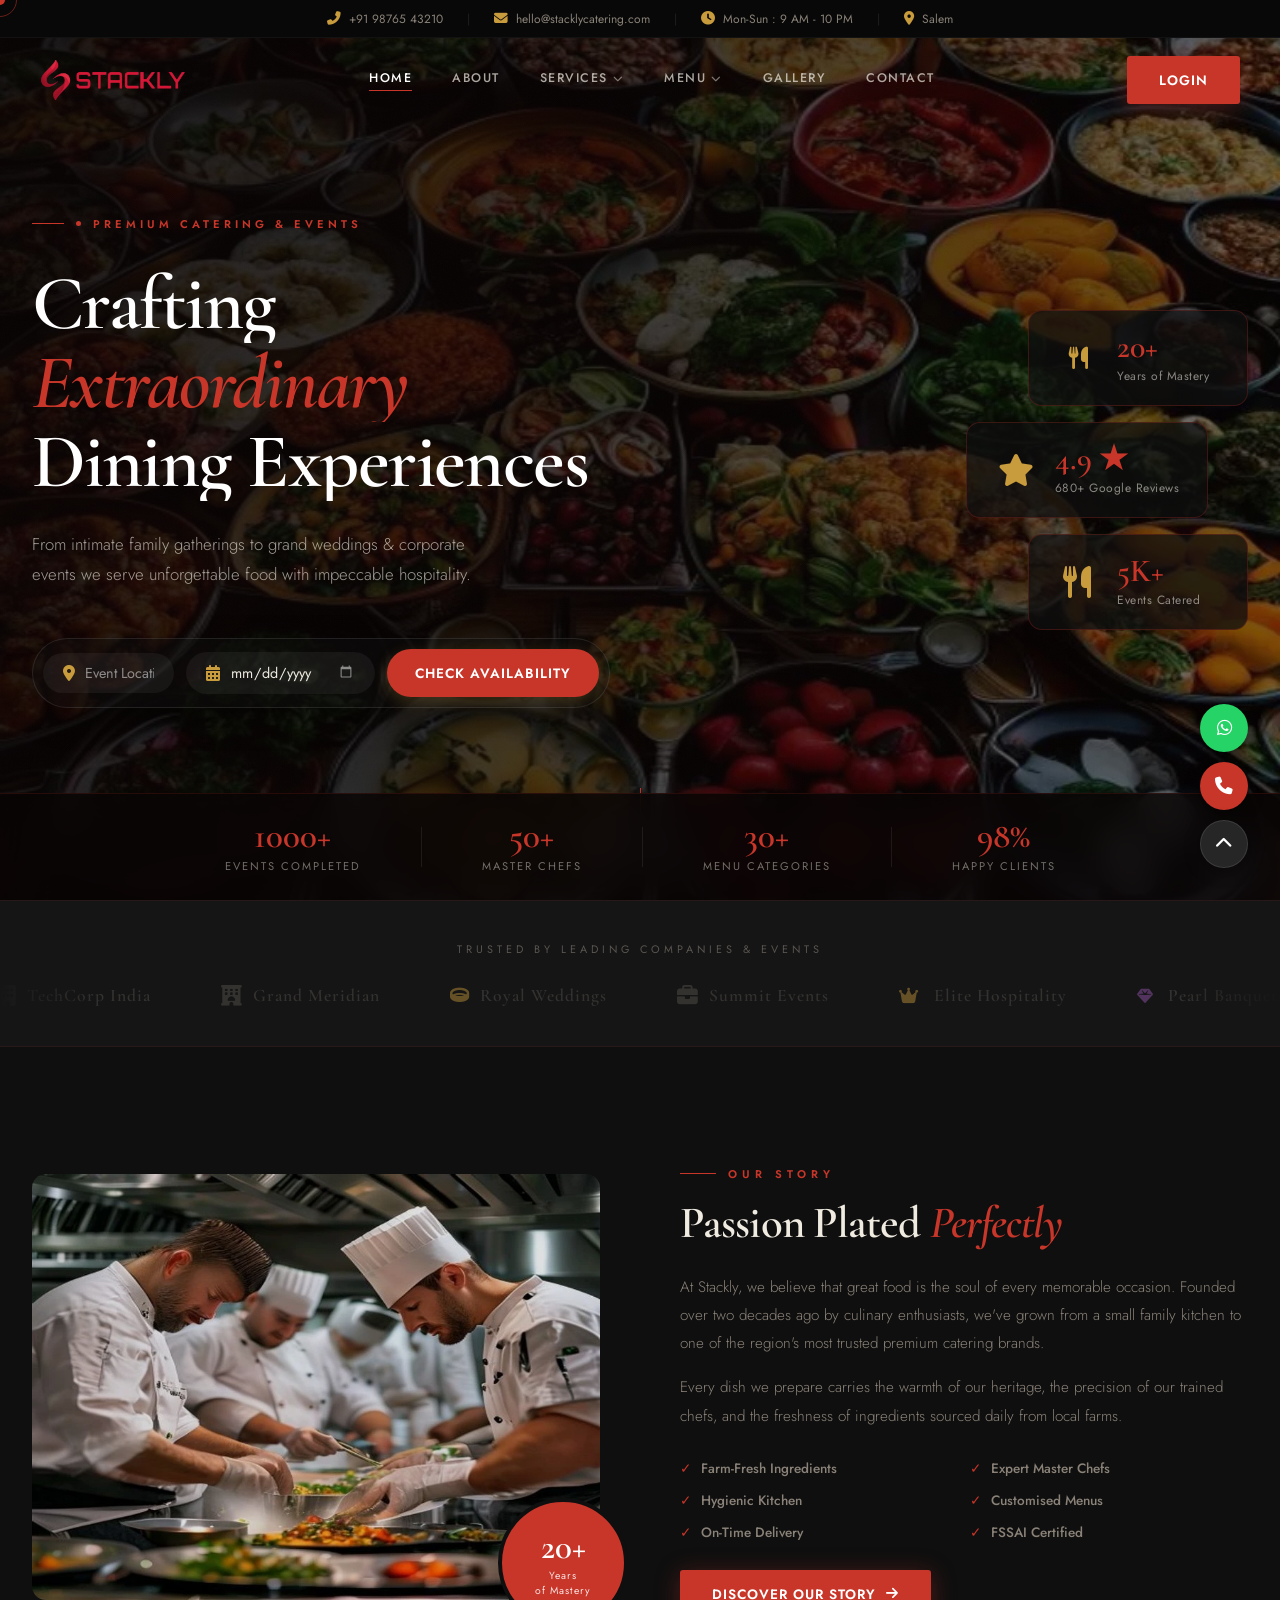
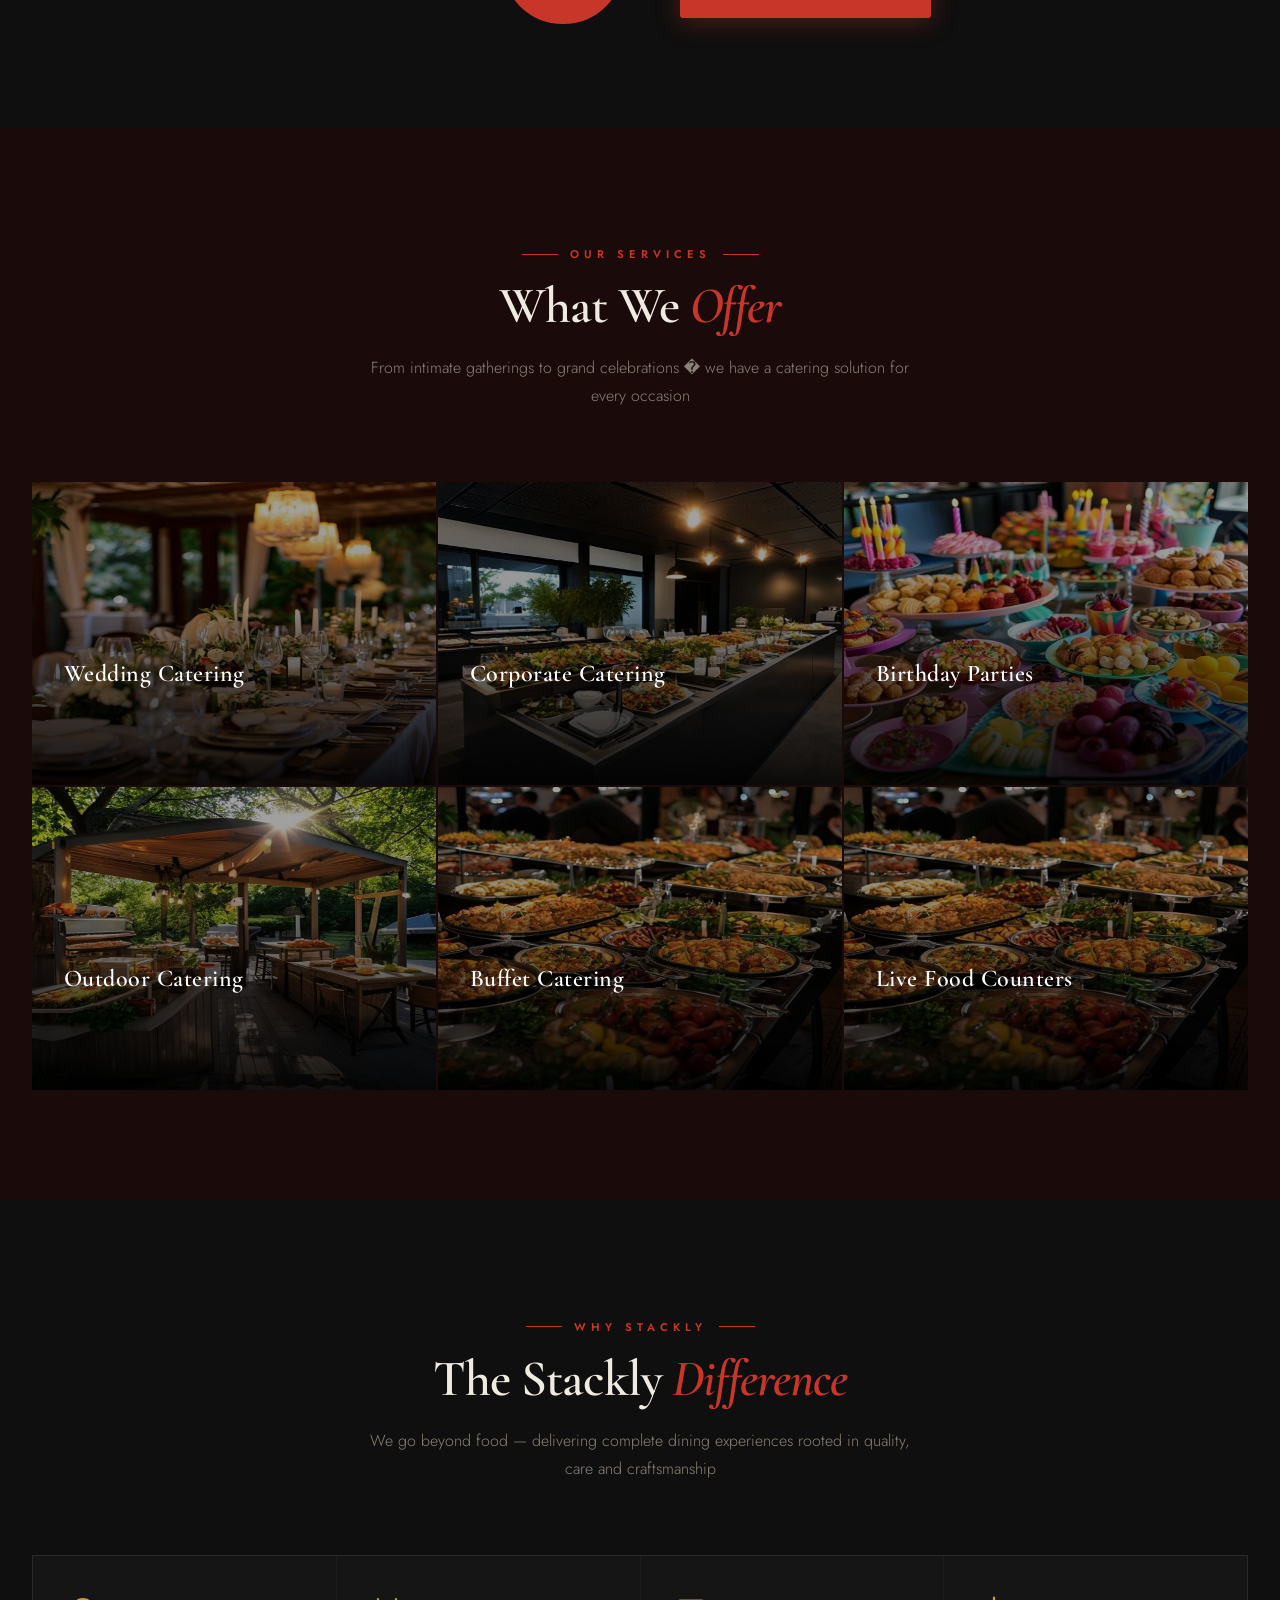
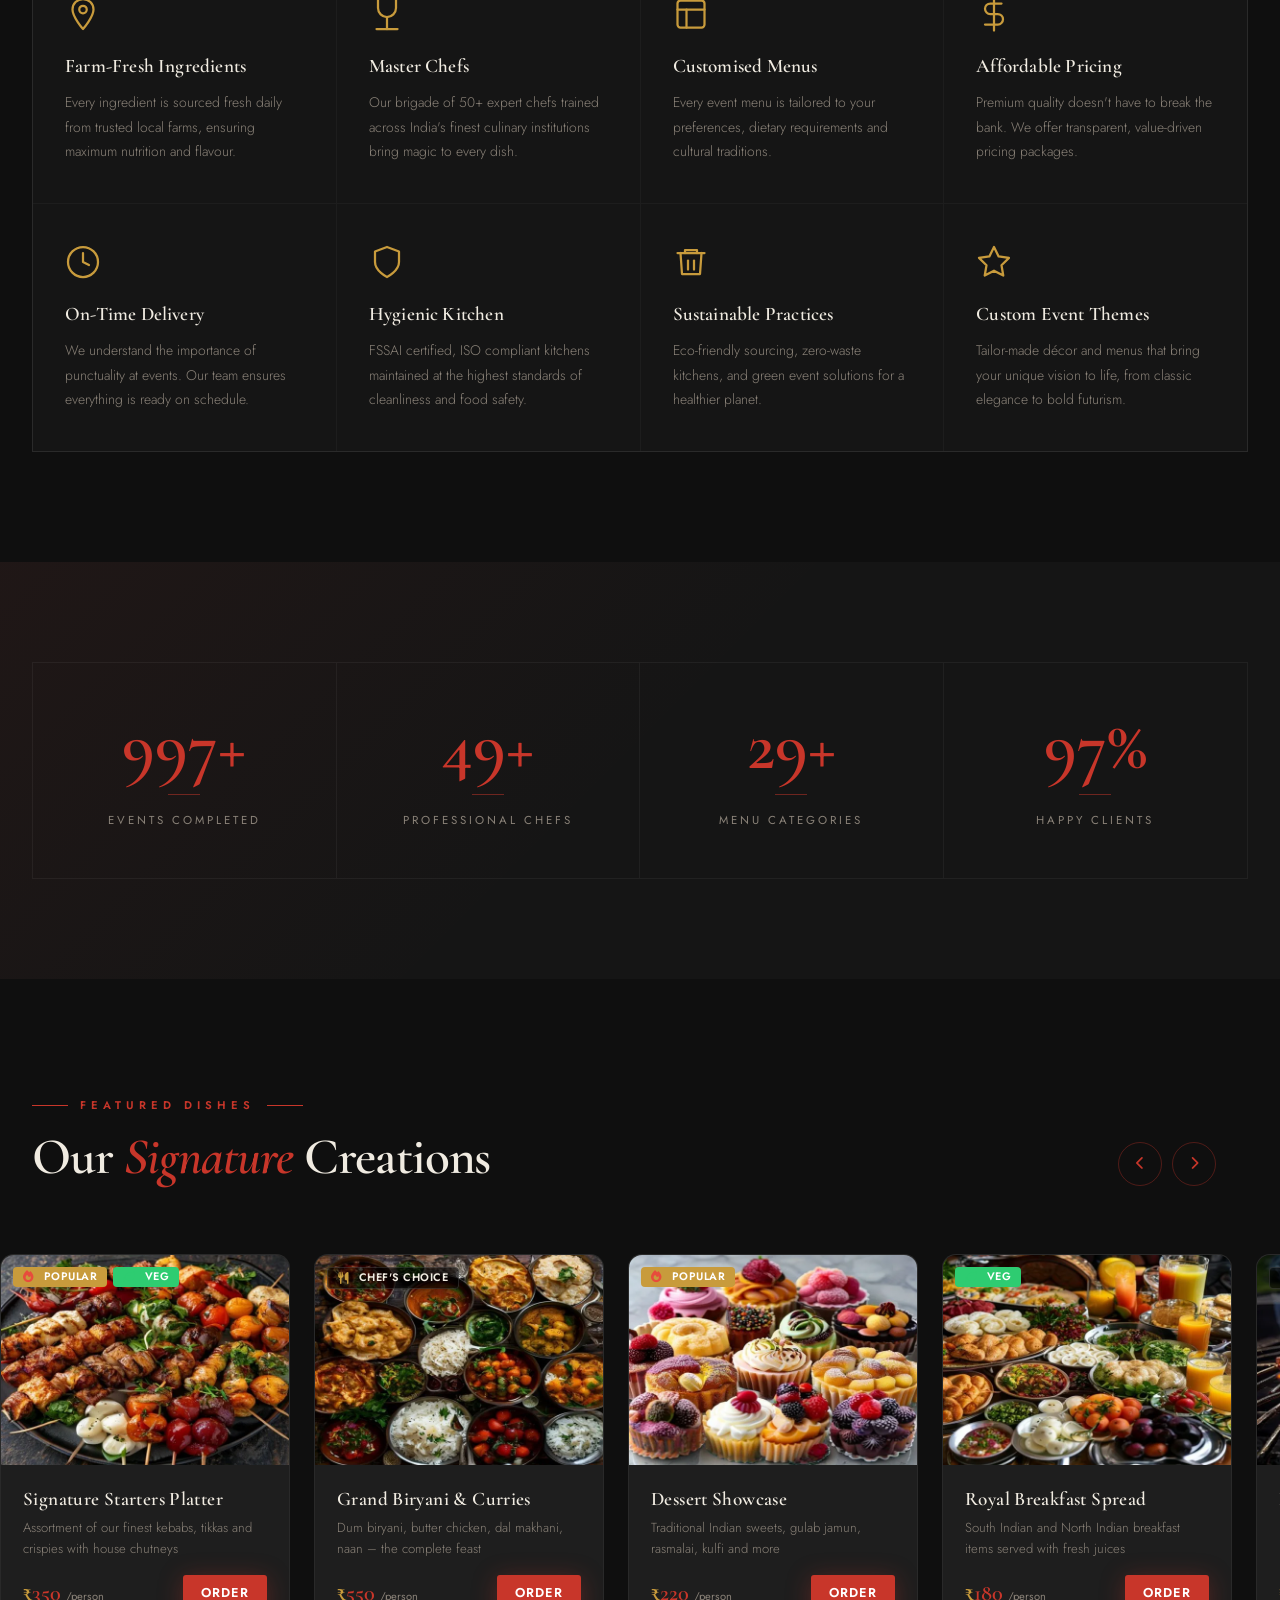
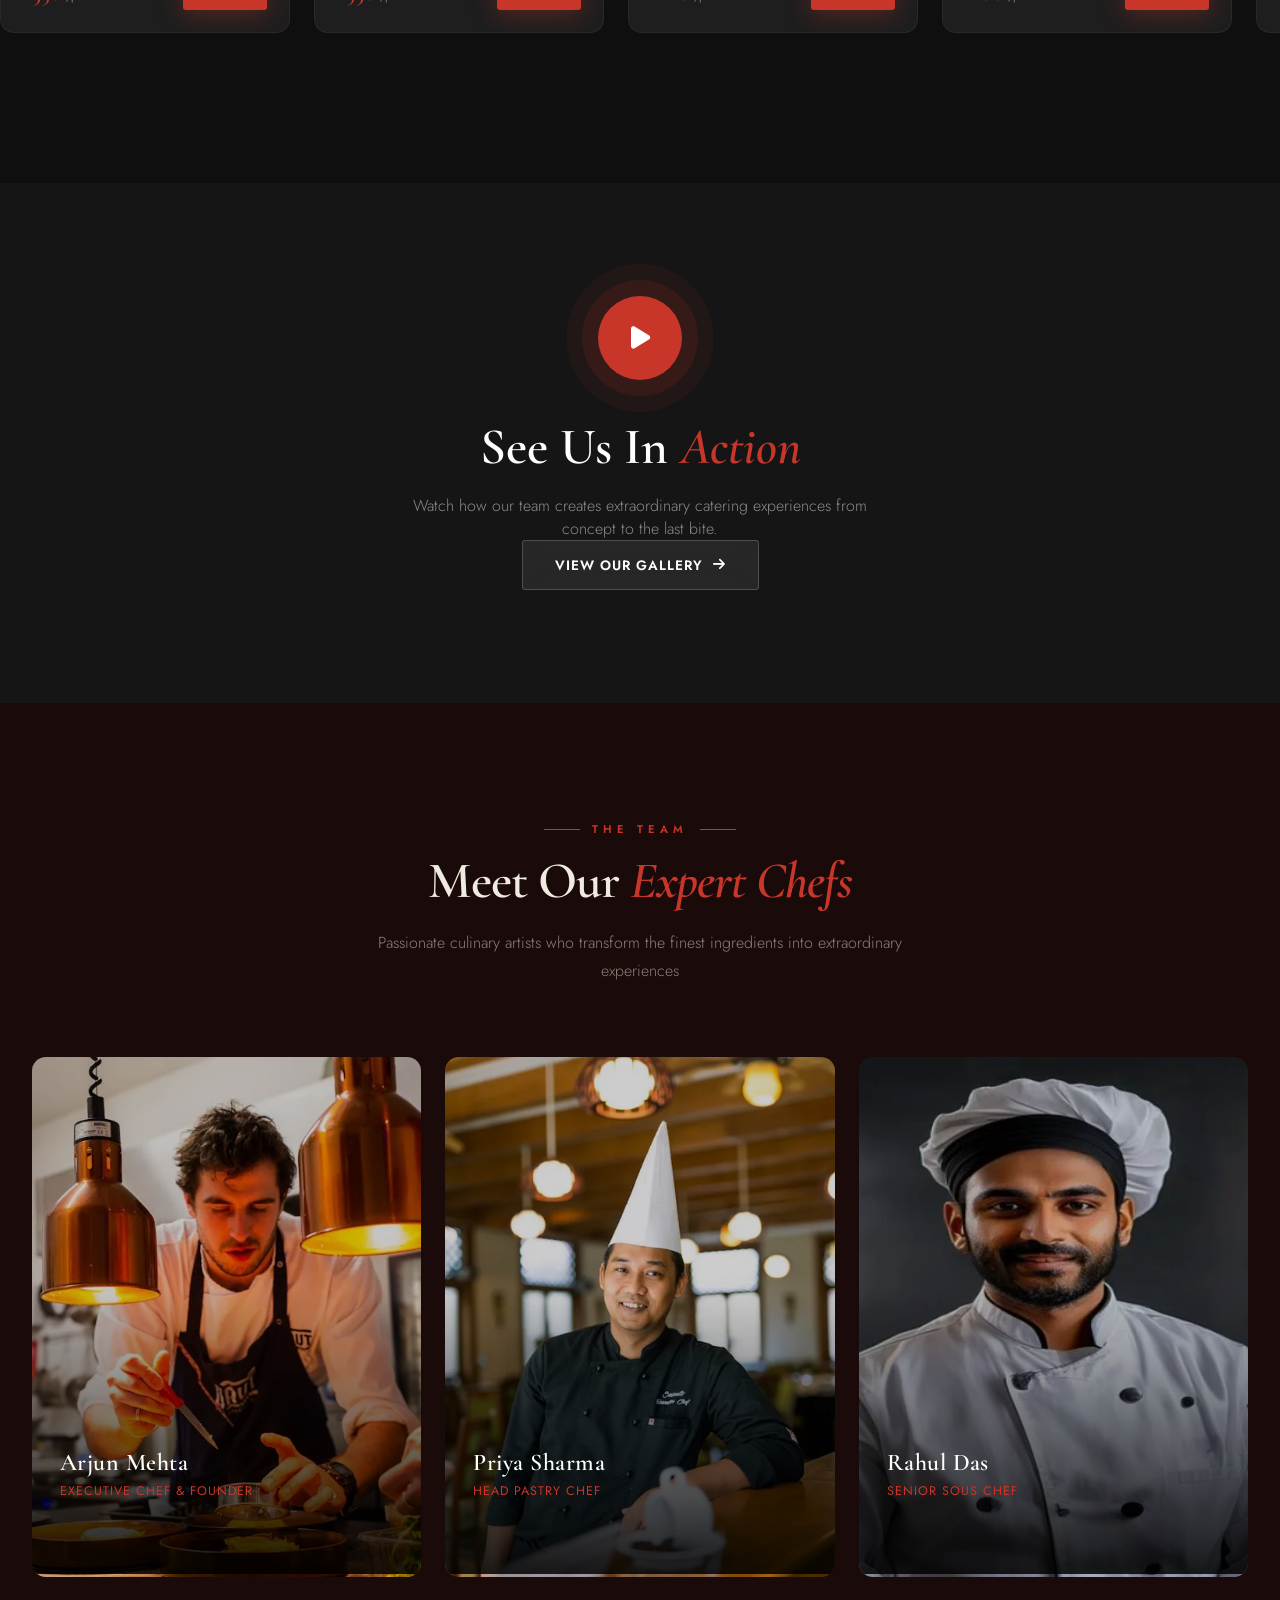
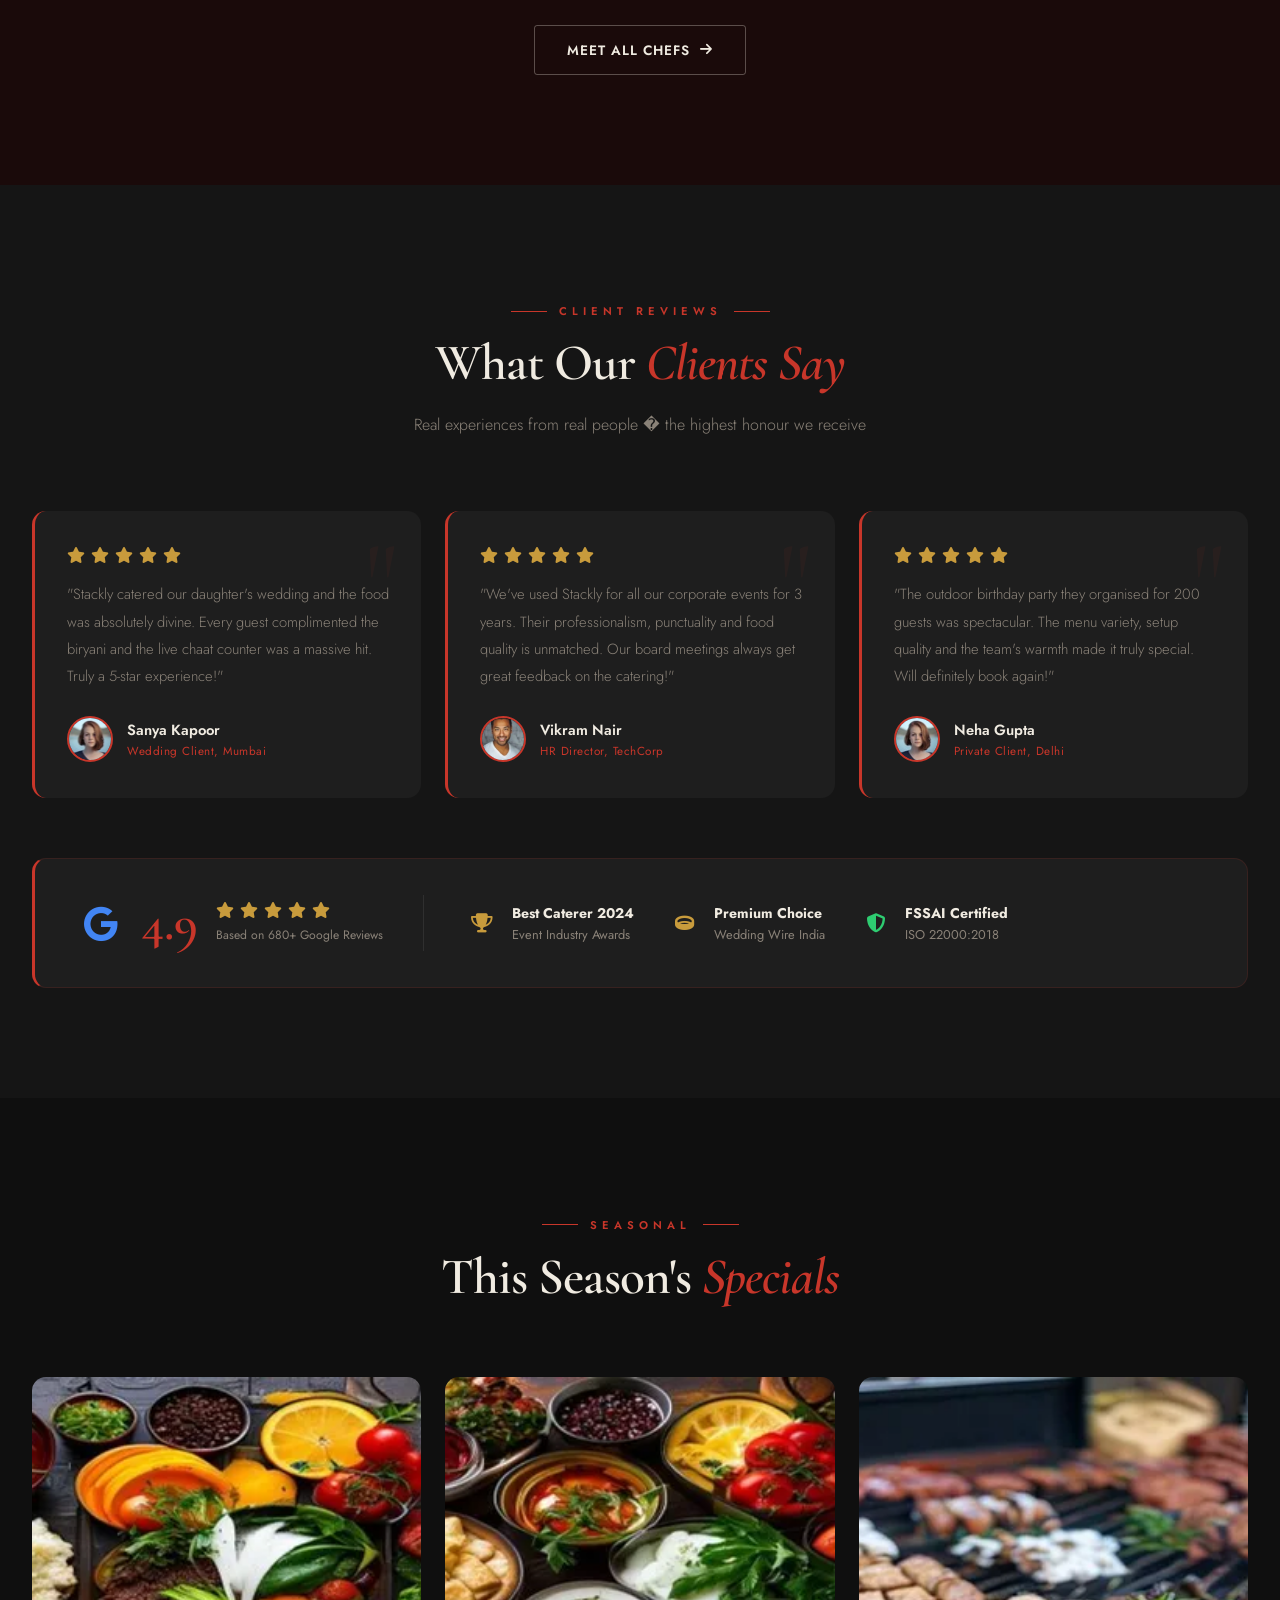
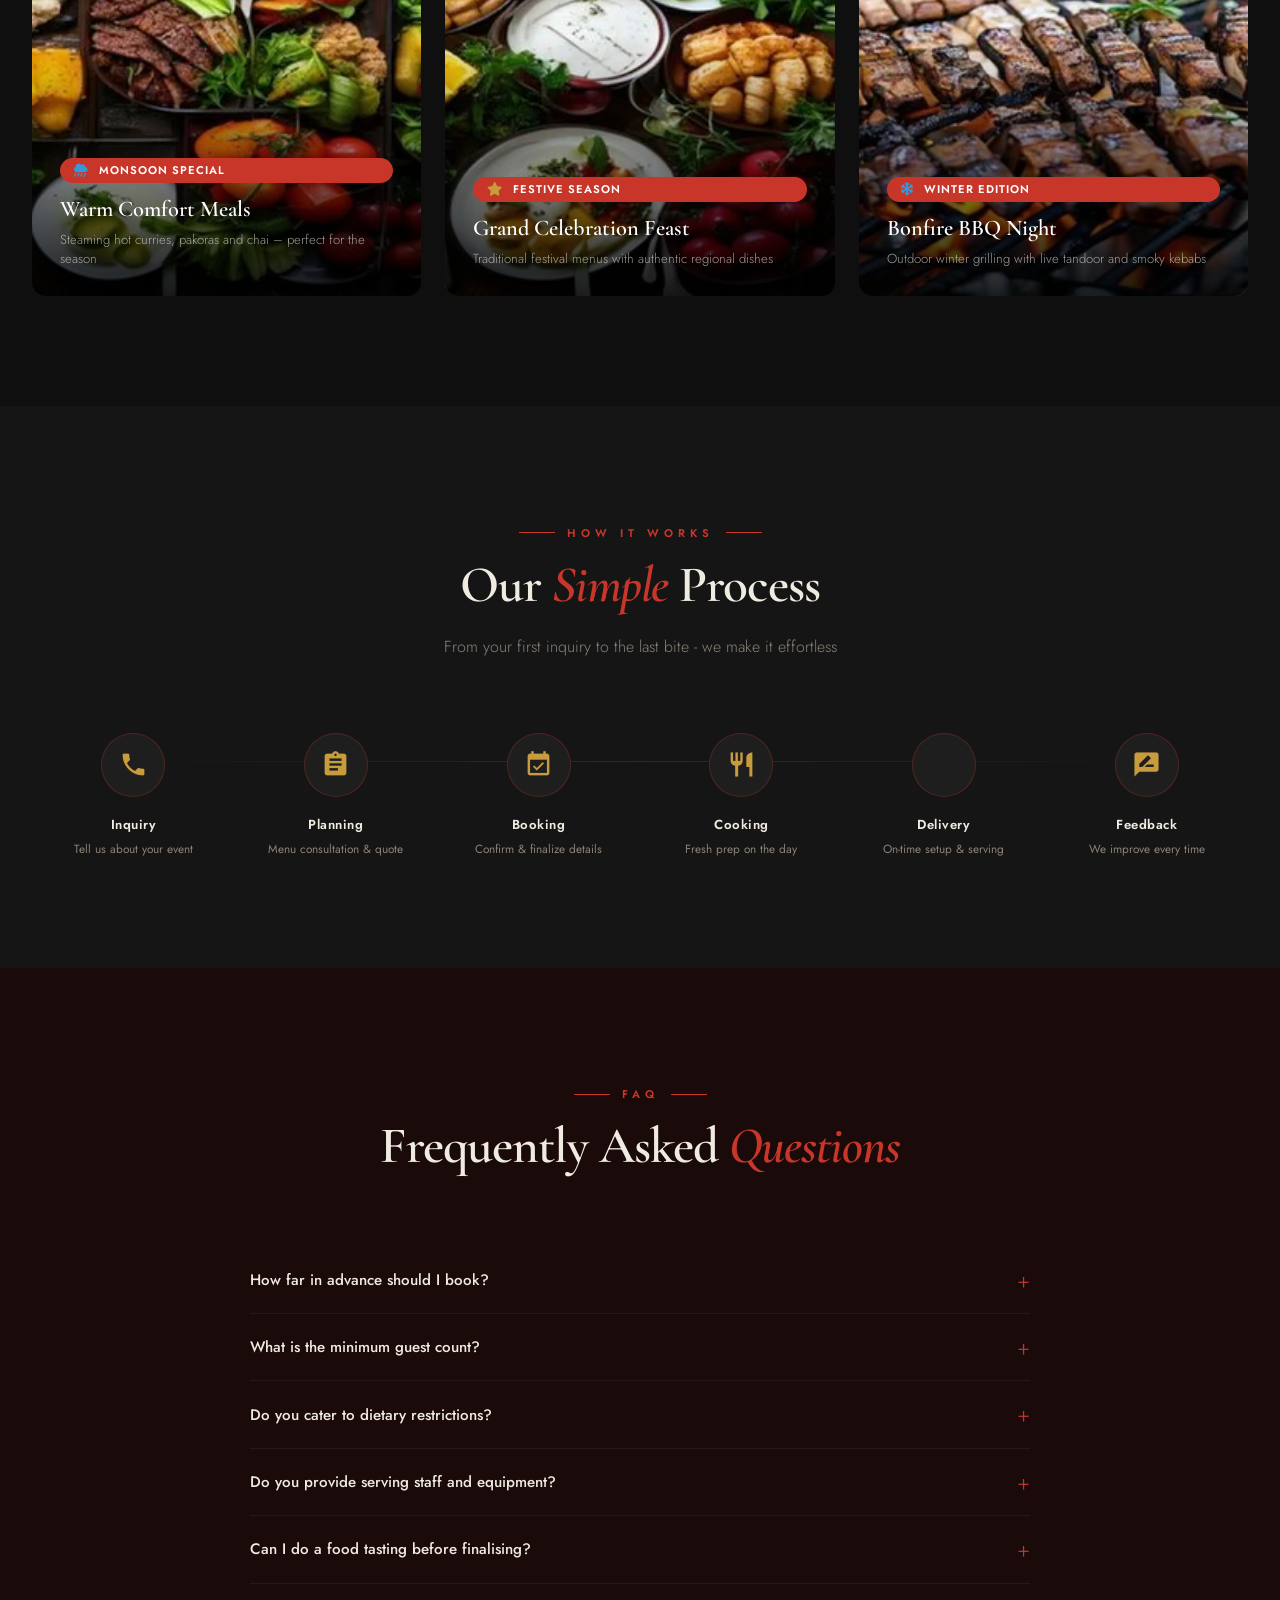
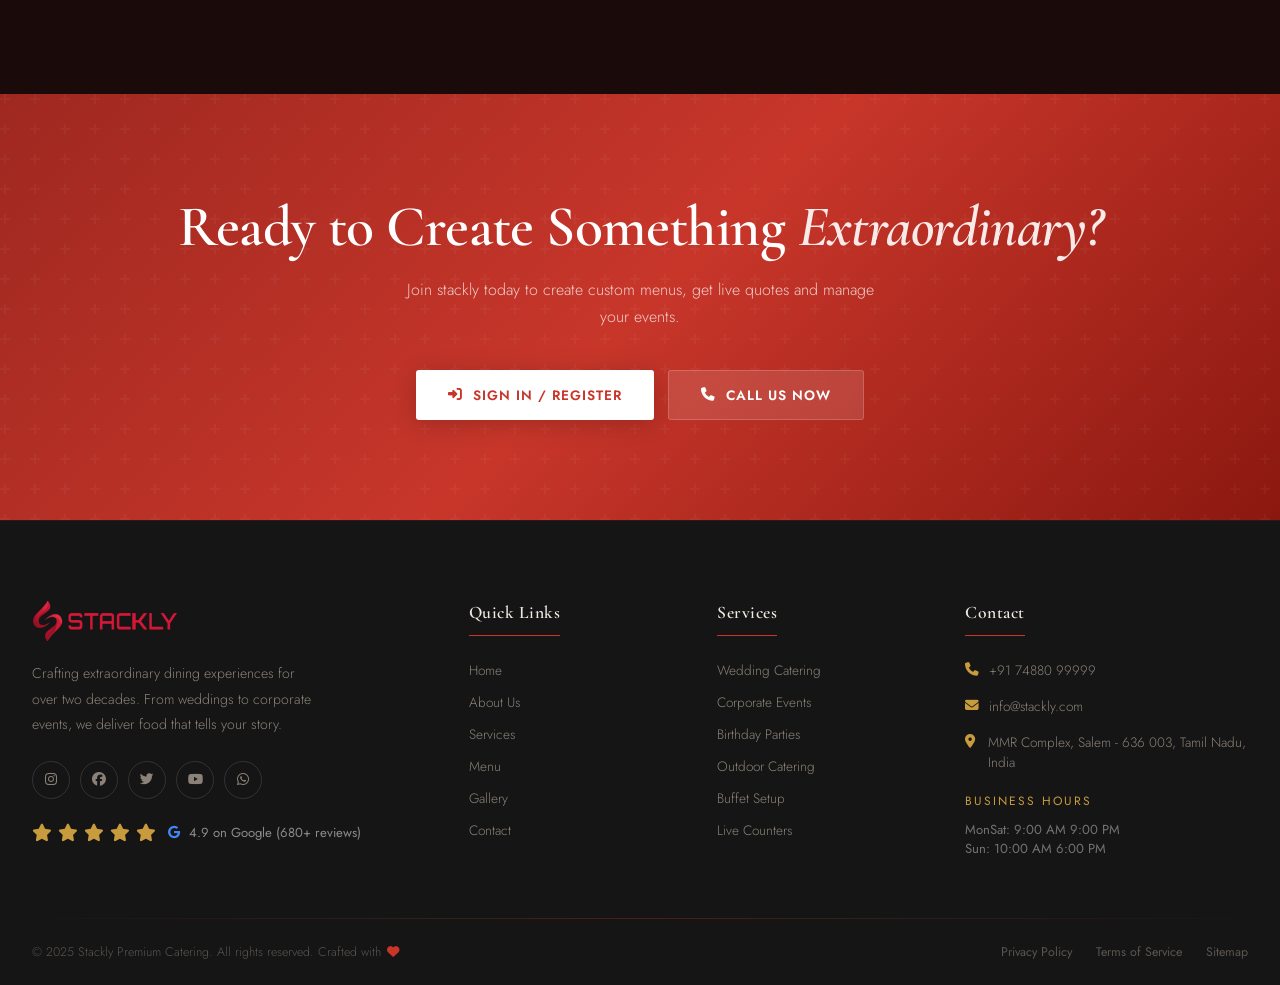
==== commit a9c64371: "Add files via upload" ====
--- a/index.html
+++ b/index.html
@@ -1,45 +1,45 @@
-﻿<!DOCTYPE html>
-<html lang="en" data-theme="dark">
-<head>
-  <meta charset="UTF-8" />
-  <meta name="viewport" content="width=device-width, initial-scale=1.0" />
-  <title>Stackly – Crafting Extraordinary Dining Experiences</title>
-  <meta name="description" content="Stackly Premium Catering – From intimate family gatherings to grand weddings and corporate events, we serve unforgettable food with impeccable hospitality." />
-  <link rel="preconnect" href="https://fonts.googleapis.com" />
-  <link href="https://fonts.googleapis.com/css2?family=Cormorant+Garamond:ital,wght@0,300;0,400;0,500;0,600;0,700;1,400;1,600;1,700&family=Jost:wght@300;400;500;600;700&display=swap" rel="stylesheet" />
-  <link rel="stylesheet" href="https://cdnjs.cloudflare.com/ajax/libs/font-awesome/6.5.0/css/all.min.css" />
-  <link href="https://fonts.googleapis.com/icon?family=Material+Icons" rel="stylesheet" />
-  <link rel="stylesheet" href="css/main.css?v=5.4" />
-</head>
-<body class="loading">
-  <div id="loader">
-    <div class="loader-logo"><img src="assets/images/redlogo.webp" alt="Company Logo" style="height: 60px; width: auto;" /></div>
-    <div class="loader-line"></div>
-    <div class="loader-text">Our Story</div>
-    <div class="loader-bar-wrap"><div class="loader-bar"></div></div>
-  </div>
-  <div class="cursor"></div>
-  <div class="cursor-follower"></div>
-  <div id="scroll-progress"></div>
-
+﻿<!DOCTYPE html>
+<html lang="en" data-theme="dark">
+<head>
+  <meta charset="UTF-8" />
+  <meta name="viewport" content="width=device-width, initial-scale=1.0" />
+  <title>Stackly – Crafting Extraordinary Dining Experiences</title>
+  <meta name="description" content="Stackly Premium Catering – From intimate family gatherings to grand weddings and corporate events, we serve unforgettable food with impeccable hospitality." />
+  <link rel="preconnect" href="https://fonts.googleapis.com" />
+  <link href="https://fonts.googleapis.com/css2?family=Cormorant+Garamond:ital,wght@0,300;0,400;0,500;0,600;0,700;1,400;1,600;1,700&family=Jost:wght@300;400;500;600;700&display=swap" rel="stylesheet" />
+  <link rel="stylesheet" href="https://cdnjs.cloudflare.com/ajax/libs/font-awesome/6.5.0/css/all.min.css" />
+  <link href="https://fonts.googleapis.com/icon?family=Material+Icons" rel="stylesheet" />
+  <link rel="stylesheet" href="css/main.css?v=5.4" />
+</head>
+<body class="loading">
+  <div id="loader">
+    <div class="loader-logo"><img src="assets/images/redlogo.webp" alt="Company Logo" style="height: 60px; width: auto;" /></div>
+    <div class="loader-line"></div>
+    <div class="loader-text">Our Story</div>
+    <div class="loader-bar-wrap"><div class="loader-bar"></div></div>
+  </div>
+  <div class="cursor"></div>
+  <div class="cursor-follower"></div>
+  <div id="scroll-progress"></div>
+
   <!-- ---- NAVBAR ---- -->
-    <!-- Top Utility Information Bar -->
-  <div class="top-bar">
-    <div class="top-bar-inner">
-      <div class="top-bar-item"><i class="fas fa-phone-alt"></i> <a href="tel:+919876543210">+91 98765 43210</a></div>
-      <span class="top-bar-separator">|</span>
-      <div class="top-bar-item"><i class="fas fa-envelope"></i> <a href="mailto:hello@stacklycatering.com">hello@stacklycatering.com</a></div>
-      <span class="top-bar-separator">|</span>
-      <div class="top-bar-item"><i class="fas fa-clock"></i> <span>Mon-Sun : 9 AM - 10 PM</span></div>
-      <span class="top-bar-separator">|</span>
-      <div class="top-bar-item"><i class="fas fa-map-marker-alt"></i> <span>Salem</span></div>
-    </div>
-  </div>
-
+    <!-- Top Utility Information Bar -->
+  <div class="top-bar">
+    <div class="top-bar-inner">
+      <div class="top-bar-item"><i class="fas fa-phone-alt"></i> <a href="tel:+919876543210">+91 98765 43210</a></div>
+      <span class="top-bar-separator">|</span>
+      <div class="top-bar-item"><i class="fas fa-envelope"></i> <a href="mailto:hello@stacklycatering.com">hello@stacklycatering.com</a></div>
+      <span class="top-bar-separator">|</span>
+      <div class="top-bar-item"><i class="fas fa-clock"></i> <span>Mon-Sun : 9 AM - 10 PM</span></div>
+      <span class="top-bar-separator">|</span>
+      <div class="top-bar-item"><i class="fas fa-map-marker-alt"></i> <span>Salem</span></div>
+    </div>
+  </div>
+
   <nav id="navbar">
     <div class="nav-inner">
-      <a href="index.html" class="nav-logo">
-        <img src="assets/images/redlogo.webp" alt="Company Logo" style="height: 40px; width: auto;" />
+      <a href="index.html" class="nav-logo">
+        <img src="assets/images/redlogo.webp" alt="Company Logo" style="height: 40px; width: auto;" />
       </a>
       <div class="nav-links">
         <a href="index.html">Home</a>
@@ -89,48 +89,48 @@
         </button>
       </div>
     </div>
-  </nav>
-  <!-- Mobile Menu -->
-  <div class="mobile-menu">
-    <a href="index.html">Home</a>
-    <a href="about.html">About</a>
-    <a href="services.html">Services</a>
-    <a href="menu.html">Menu</a>
-    <a href="gallery.html">Gallery</a>
-    <a href="contact.html">Contact</a>
-    <a href="login.html" class="btn btn-gold">Login</a>
-    <div class="mobile-menu-social">
-      <a href="404.html"><i class="fab fa-instagram"></i></a>
-      <a href="404.html"><i class="fab fa-facebook"></i></a>
-      <a href="404.html"><i class="fab fa-whatsapp"></i></a>
-    </div>
-  </div>
-  <!-- ---- HERO SECTION ---- -->
-  <section id="hero">
-    <!-- Background -->
-    <div class="hero-bg">
-      <img src="assets/images/hero-food.webp" alt="Premium catering spread" />
-    </div>
-
-    <!-- Particles -->
-    <div class="hero-particles" id="heroParticles"></div>
-
-    <div class="hero-inner">
-      <!-- Left: Copy -->
-      <div class="hero-left">
-        <div class="hero-eyebrow">
-          <span class="dot"></span>
-          Premium Catering &amp; Events
-        </div>
-
-        <h1 class="hero-title">
-          <span class="line">Crafting</span>
-          <span class="line accent-red"><em>Extraordinary</em></span>
-          <span class="line">Dining Experiences</span>
-        </h1>
-
-        <p class="hero-subtitle">
-          From intimate family gatherings to grand weddings &amp; corporate events  we serve unforgettable food with impeccable hospitality.
+  </nav>
+  <!-- Mobile Menu -->
+  <div class="mobile-menu">
+    <a href="index.html">Home</a>
+    <a href="about.html">About</a>
+    <a href="services.html">Services</a>
+    <a href="menu.html">Menu</a>
+    <a href="gallery.html">Gallery</a>
+    <a href="contact.html">Contact</a>
+    <a href="login.html" class="btn btn-gold">Login</a>
+    <div class="mobile-menu-social">
+      <a href="404.html"><i class="fab fa-instagram"></i></a>
+      <a href="404.html"><i class="fab fa-facebook"></i></a>
+      <a href="404.html"><i class="fab fa-whatsapp"></i></a>
+    </div>
+  </div>
+  <!-- ---- HERO SECTION ---- -->
+  <section id="hero">
+    <!-- Background -->
+    <div class="hero-bg">
+      <img src="assets/images/hero-food.webp" alt="Premium catering spread" />
+    </div>
+
+    <!-- Particles -->
+    <div class="hero-particles" id="heroParticles"></div>
+
+    <div class="hero-inner">
+      <!-- Left: Copy -->
+      <div class="hero-left">
+        <div class="hero-eyebrow">
+          <span class="dot"></span>
+          Premium Catering &amp; Events
+        </div>
+
+        <h1 class="hero-title">
+          <span class="line">Crafting</span>
+          <span class="line accent-red"><em>Extraordinary</em></span>
+          <span class="line">Dining Experiences</span>
+        </h1>
+
+        <p class="hero-subtitle">
+          From intimate family gatherings to grand weddings &amp; corporate events  we serve unforgettable food with impeccable hospitality.
         </p>        <div class="hero-quick-search reveal stagger-2">
           <form class="hero-search-form" action="404.html">
             <div class="search-input-group">
@@ -829,11 +829,11 @@
         <a href="index.html" class="footer-logo" style="cursor: none;"><img src="assets/images/redlogo.webp" alt="Company Logo" style="height: 40px; width: auto;" /></a>
         <p>Crafting extraordinary dining experiences for over two decades. From weddings to corporate events, we deliver food that tells your story.</p>
         <div class="footer-socials">
-          <a href="#" class="footer-social-btn" aria-label="Instagram"><i class="fab fa-instagram"></i></a>
-          <a href="#" class="footer-social-btn" aria-label="Facebook"><i class="fab fa-facebook"></i></a>
-          <a href="#" class="footer-social-btn" aria-label="Twitter"><i class="fab fa-twitter"></i></a>
-          <a href="#" class="footer-social-btn" aria-label="YouTube"><i class="fab fa-youtube"></i></a>
-          <a href="#" class="footer-social-btn" aria-label="WhatsApp"><i class="fab fa-whatsapp"></i></a>
+          <a href="404.html" class="footer-social-btn" aria-label="Instagram"><i class="fab fa-instagram"></i></a>
+          <a href="404.html" class="footer-social-btn" aria-label="Facebook"><i class="fab fa-facebook"></i></a>
+          <a href="404.html" class="footer-social-btn" aria-label="Twitter"><i class="fab fa-twitter"></i></a>
+          <a href="404.html" class="footer-social-btn" aria-label="YouTube"><i class="fab fa-youtube"></i></a>
+          <a href="404.html" class="footer-social-btn" aria-label="WhatsApp"><i class="fab fa-whatsapp"></i></a>
         </div>
         <div style="margin-top:24px;display:flex;align-items:center;gap:10px;">
           <span style="color:var(--gold);font-size:1.1rem;"><i class="fas fa-star" style="color:var(--gold);margin-right:2px;"></i><i class="fas fa-star" style="color:var(--gold);margin-right:2px;"></i><i class="fas fa-star" style="color:var(--gold);margin-right:2px;"></i><i class="fas fa-star" style="color:var(--gold);margin-right:2px;"></i><i class="fas fa-star" style="color:var(--gold);margin-right:2px;"></i></span>
@@ -868,14 +868,14 @@
       <div class="footer-col">
         <h4>Contact</h4>
         <div class="footer-links" style="gap:16px;">
-          <a href="tel:+917488099999" style="gap:8px;"><i class="fas fa-phone" style="color:var(--gold);width:16px;"></i> +91 74880 99999</a>
-          <a href="mailto:info@stackly.com" style="gap:8px;"><i class="fas fa-envelope" style="color:var(--gold);width:16px;"></i> info@stackly.com</a>
-          <a href="https://maps.google.com/?q=MMR+Complex,+Salem+-+636+003,+Tamil+Nadu,+India" target="_blank" style="gap:8px;align-items:flex-start;"><i class="fas fa-map-marker-alt" style="color:var(--gold);width:16px;margin-top:3px;"></i> MMR Complex, Salem - 636 003, Tamil Nadu, India</a>
+          <a href="404.html" style="gap:8px;"><i class="fas fa-phone" style="color:var(--gold);width:16px;"></i> +91 74880 99999</a>
+          <a href="404.html" style="gap:8px;"><i class="fas fa-envelope" style="color:var(--gold);width:16px;"></i> info@stackly.com</a>
+          <a href="404.html" target="_blank" style="gap:8px;align-items:flex-start;"><i class="fas fa-map-marker-alt" style="color:var(--gold);width:16px;margin-top:3px;"></i> MMR Complex, Salem - 636 003, Tamil Nadu, India</a>
         </div>
         <div style="margin-top:20px;font-size:.82rem;color:rgba(255,255,255,.4);">
           <div style="color:var(--gold);font-size:.75rem;letter-spacing:2px;text-transform:uppercase;margin-bottom:10px;">Business Hours</div>
-          <div>Mon�Sat: 9:00 AM � 9:00 PM</div>
-          <div>Sun: 10:00 AM � 6:00 PM</div>
+          <div>MonSat: 9:00 AM 9:00 PM</div>
+          <div>Sun: 10:00 AM 6:00 PM</div>
         </div>
       </div>
     </div>
@@ -885,9 +885,9 @@
     <div class="footer-bottom">
       <div class="footer-bottom-left">© 2025 Stackly Premium Catering. All rights reserved. Crafted with <i class="fas fa-heart" style="color:var(--crimson);margin:0 2px;"></i></div>
       <div class="footer-bottom-right">
-        <a href="#">Privacy Policy</a>
-        <a href="#">Terms of Service</a>
-        <a href="#">Sitemap</a>
+        <a href="404.html">Privacy Policy</a>
+        <a href="404.html">Terms of Service</a>
+        <a href="404.html">Sitemap</a>
       </div>
     </div>
   </div>
@@ -895,10 +895,10 @@
 
   <!-- ---- FLOATING BUTTONS ---- -->
   <div class="float-btns">
-    <a href="https://wa.me/917488099999" class="float-btn float-wa" aria-label="WhatsApp" target="_blank" rel="noopener">
+    <a href="404.html" class="float-btn float-wa" aria-label="WhatsApp" target="_blank" rel="noopener">
       <i class="fab fa-whatsapp"></i>
     </a>
-    <a href="tel:+917488099999" class="float-btn float-call" aria-label="Call Us">
+    <a href="404.html" class="float-btn float-call" aria-label="Call Us">
       <i class="fas fa-phone"></i>
     </a>
     <button class="float-btn float-top" aria-label="Back to top">
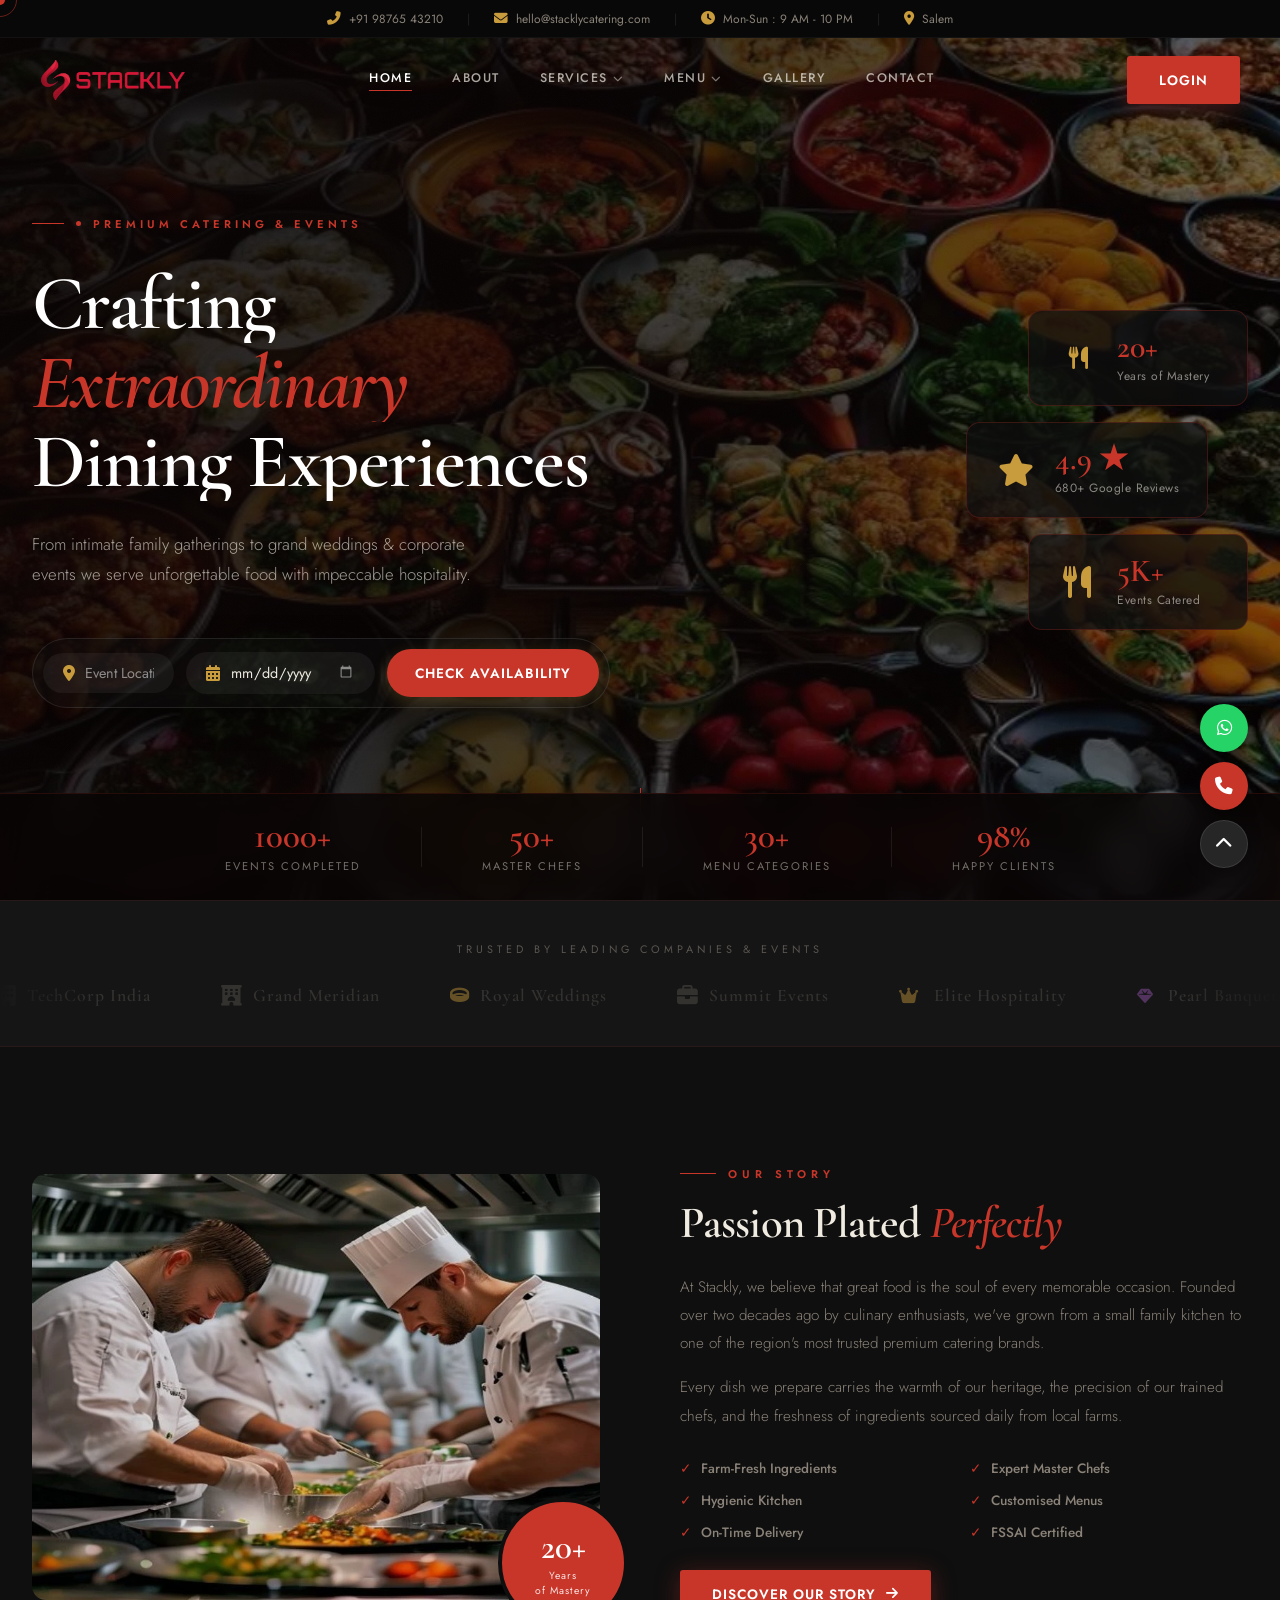
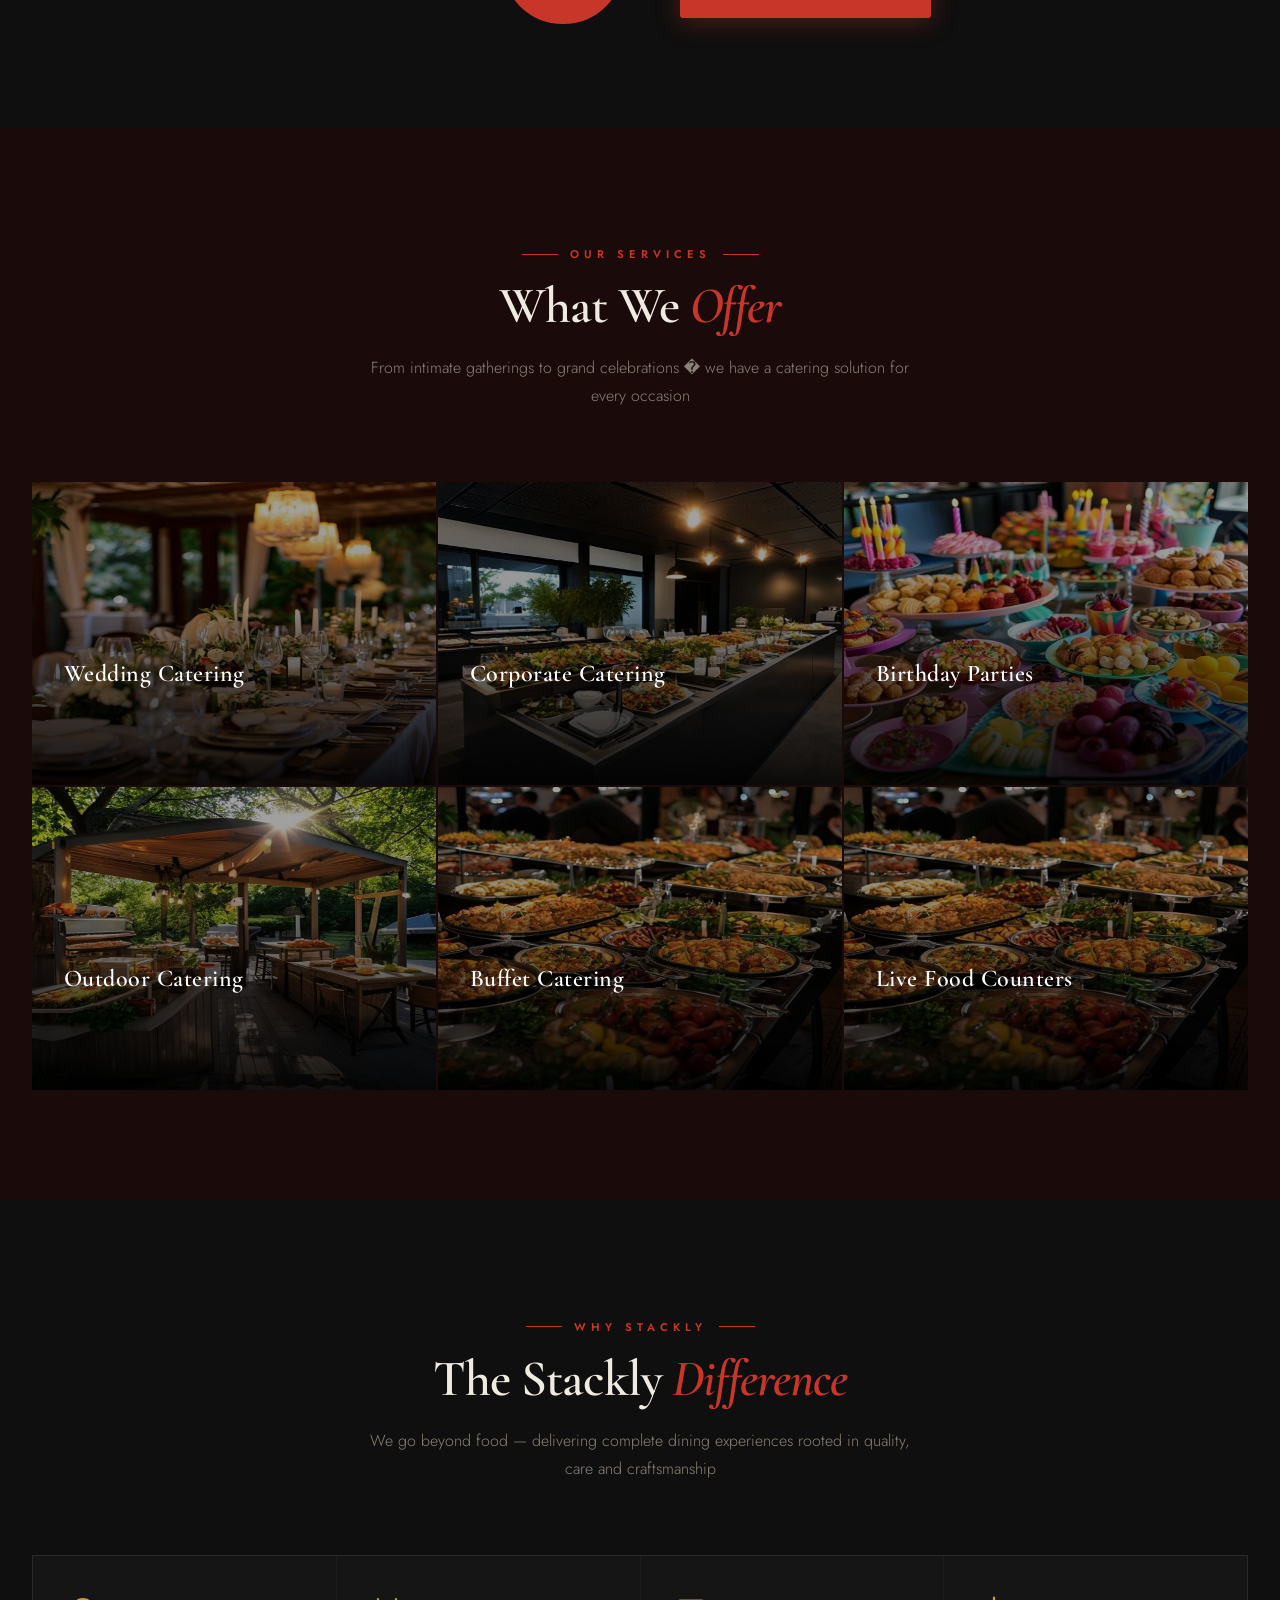
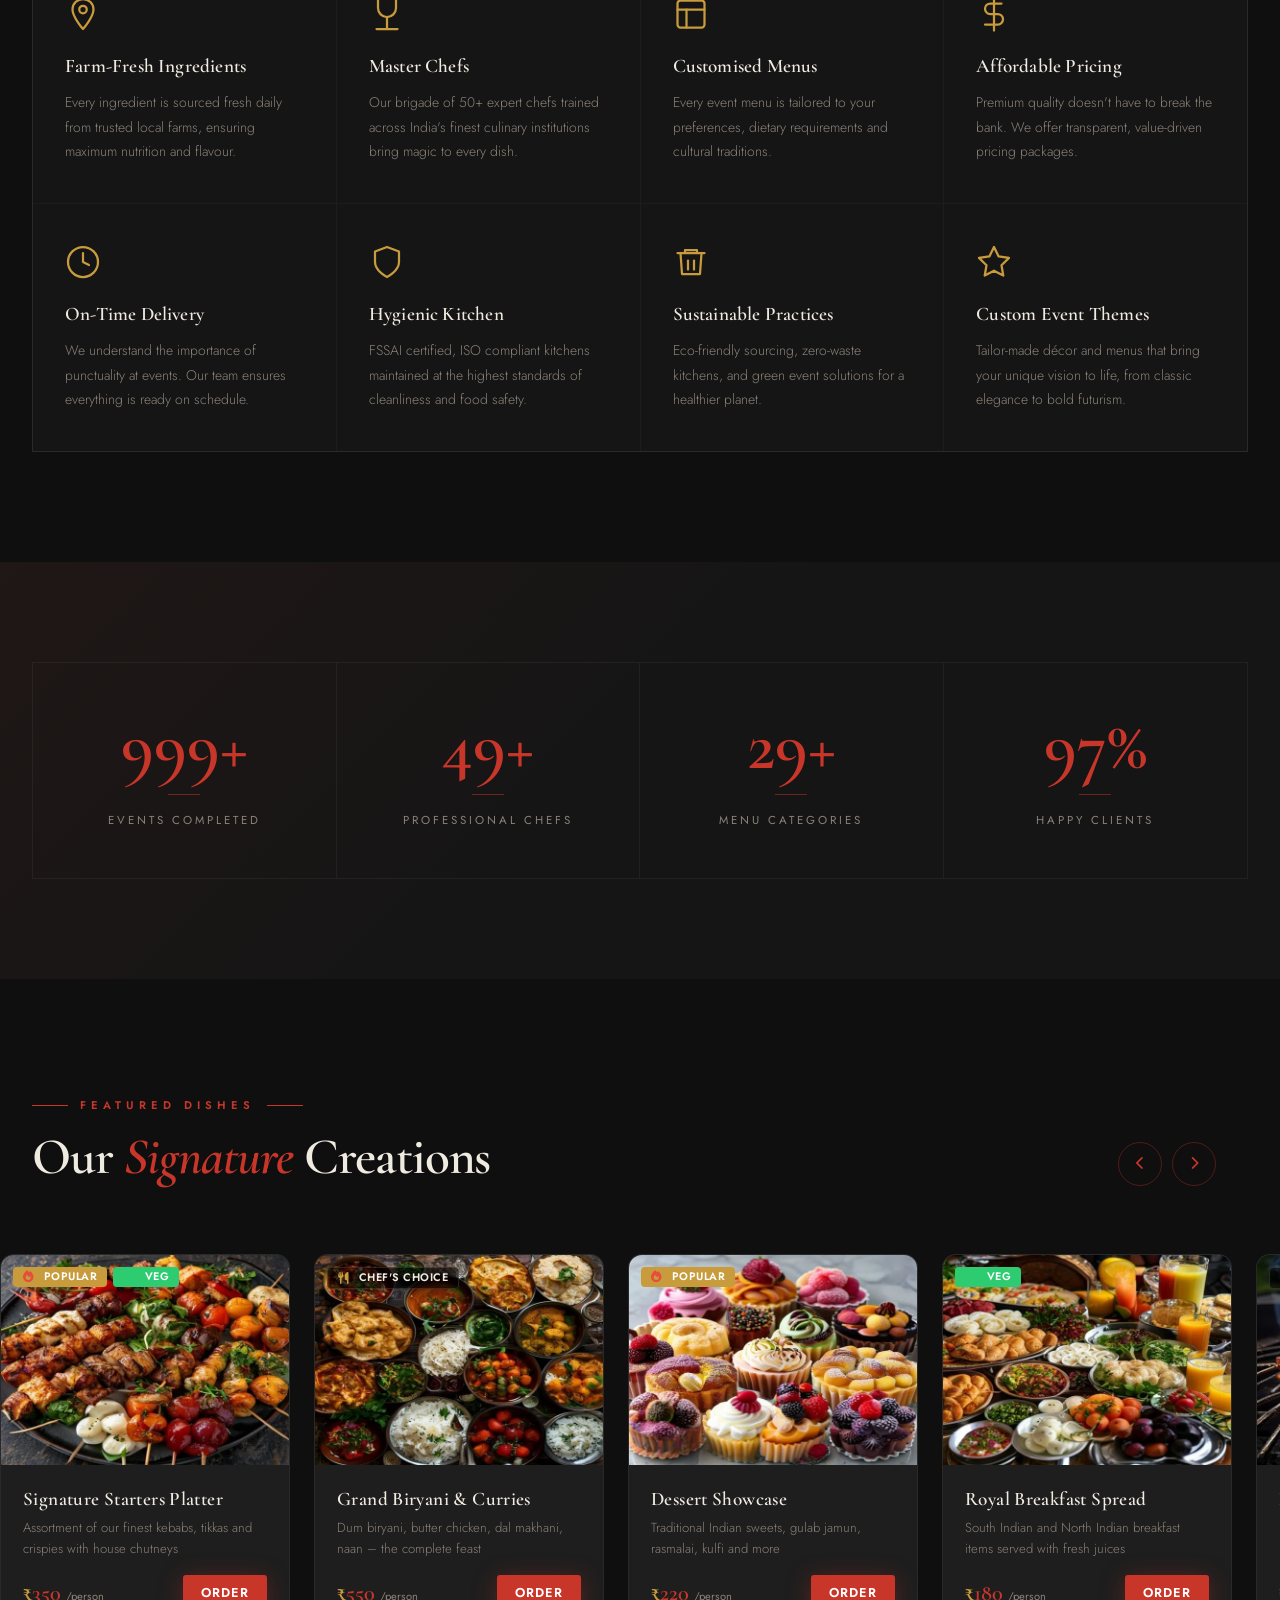
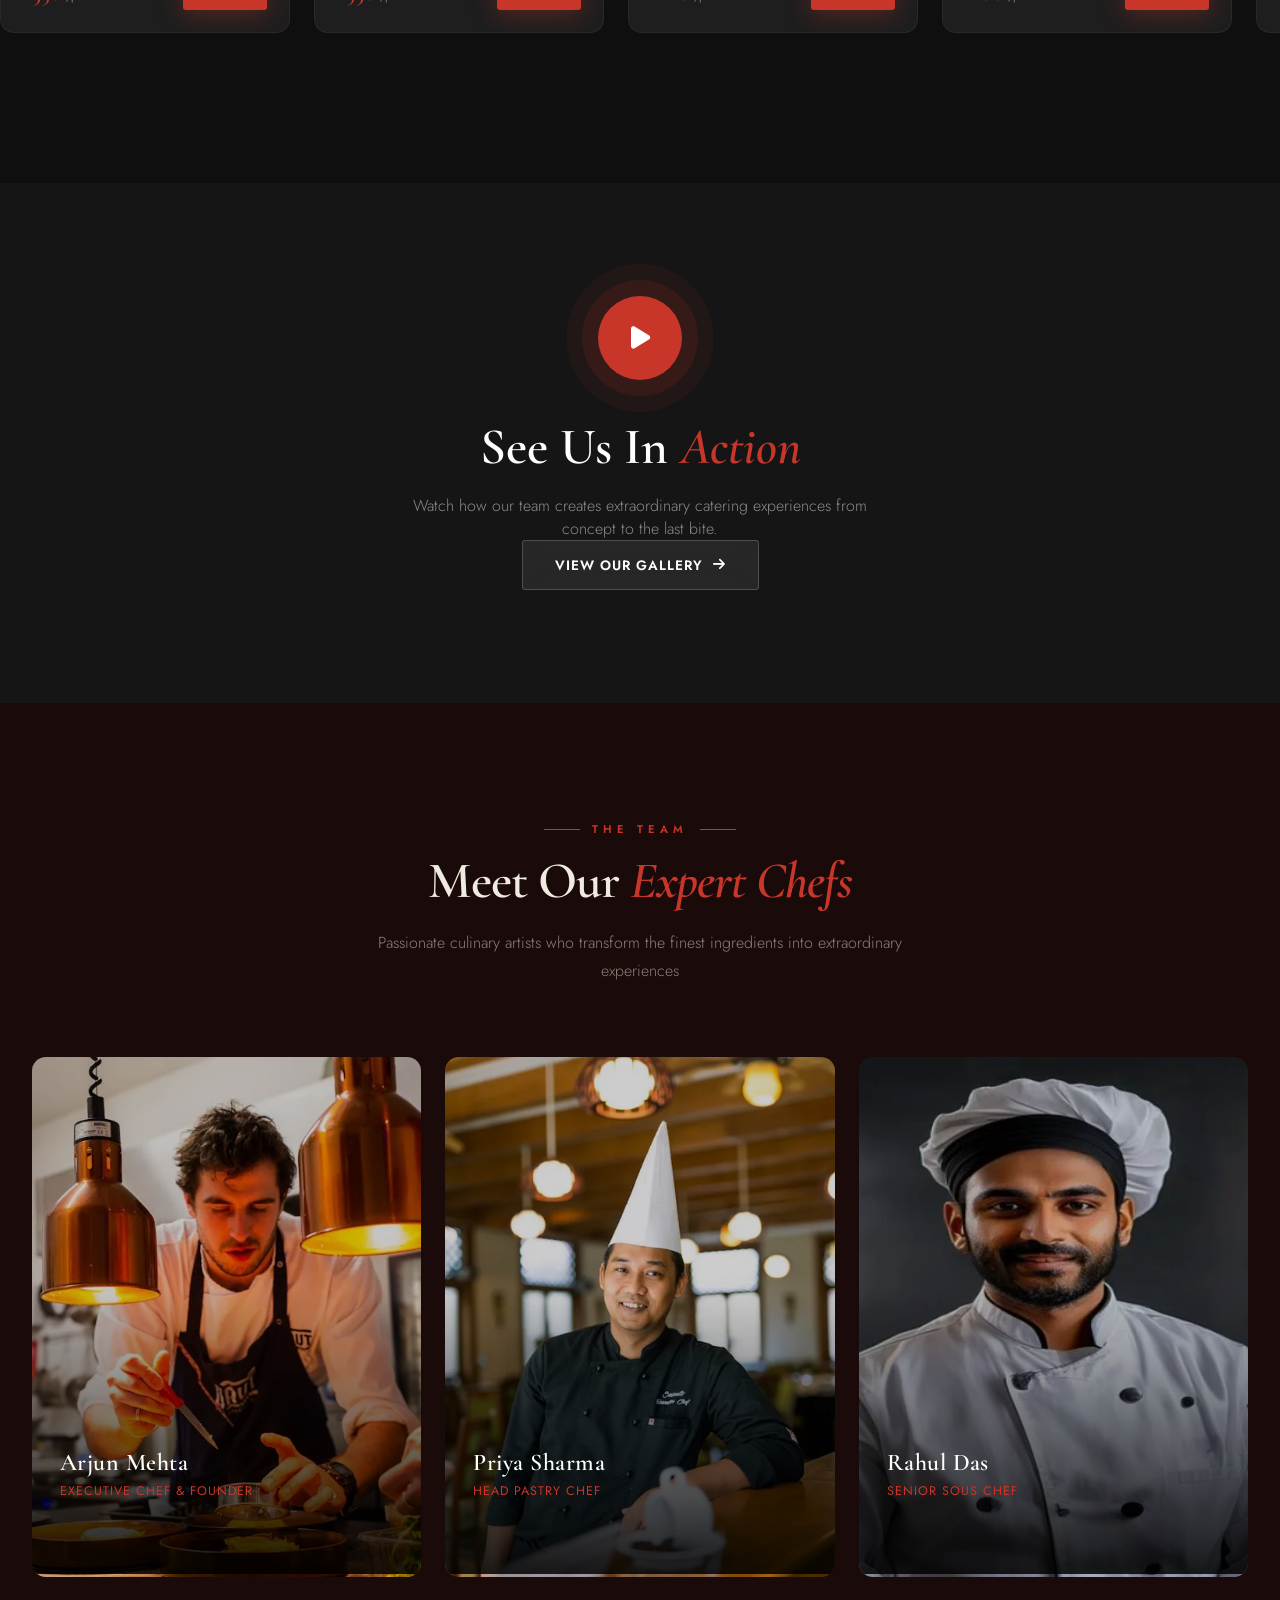
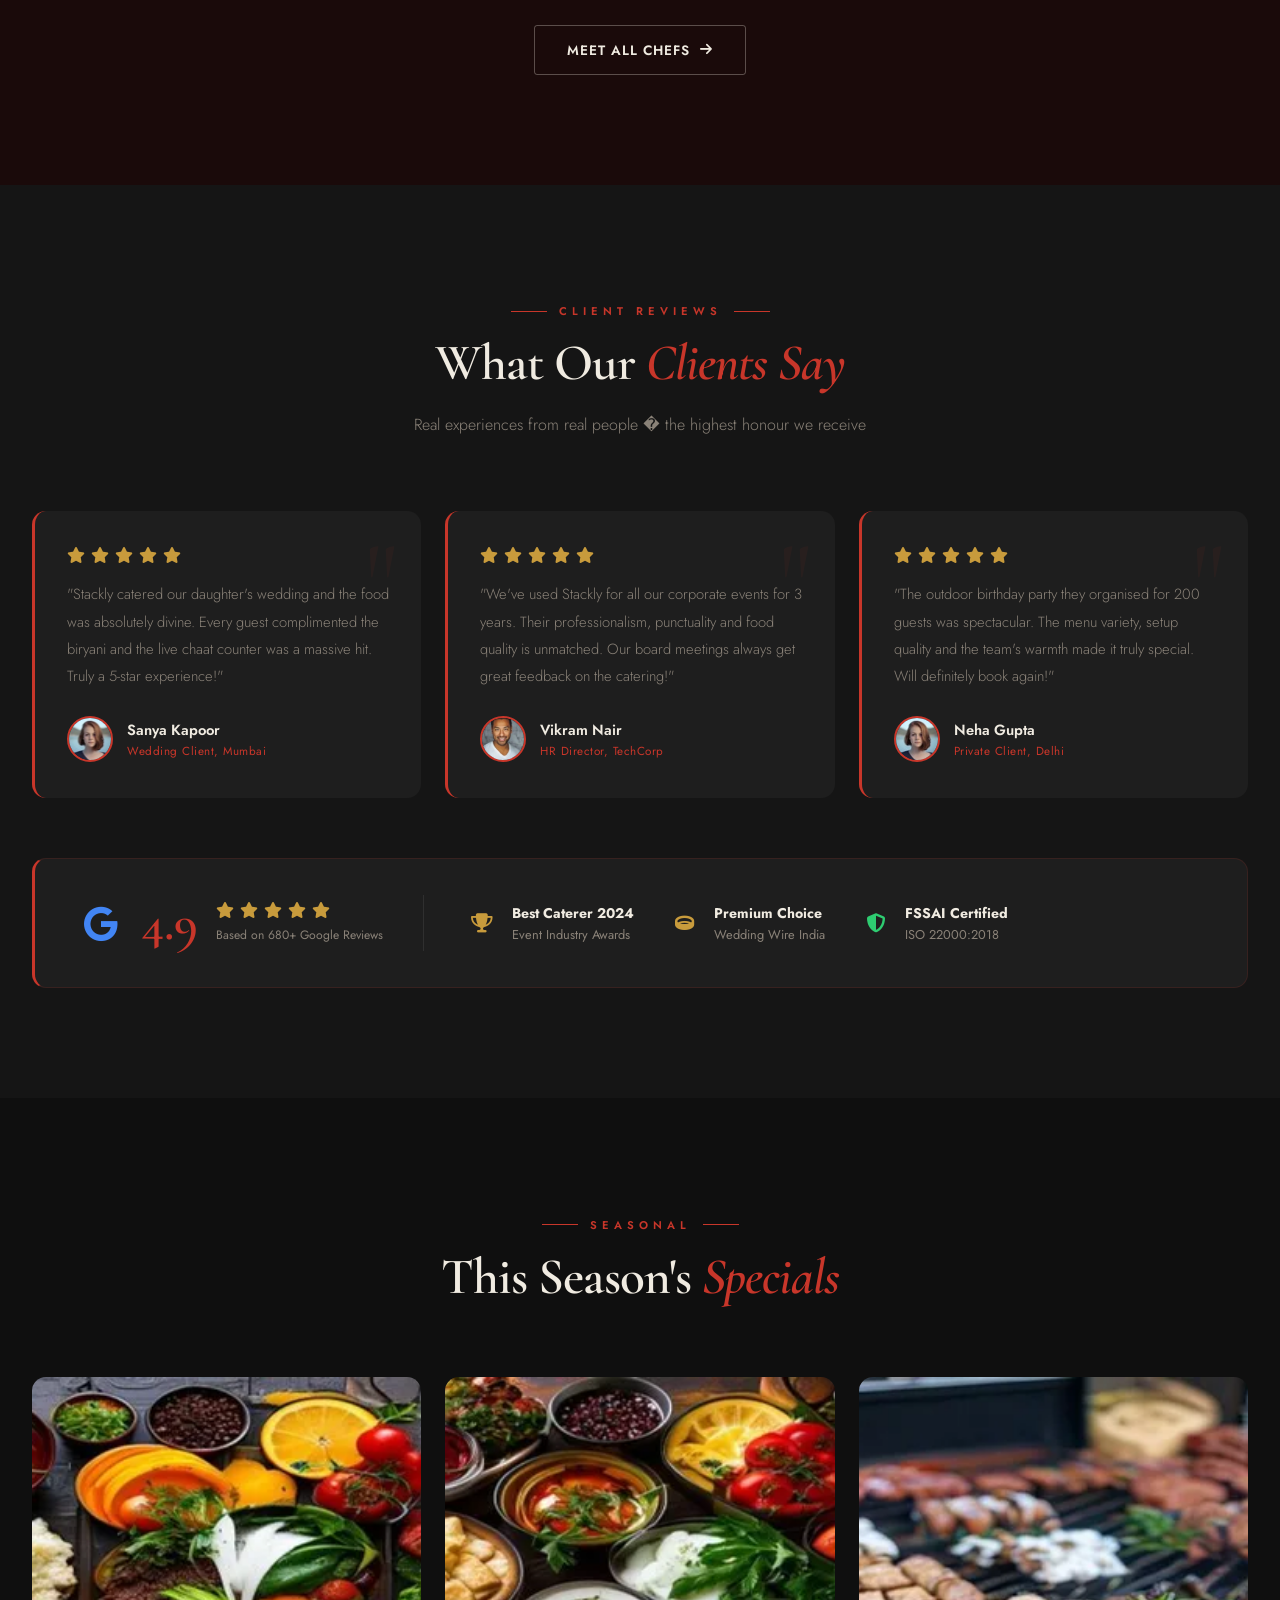
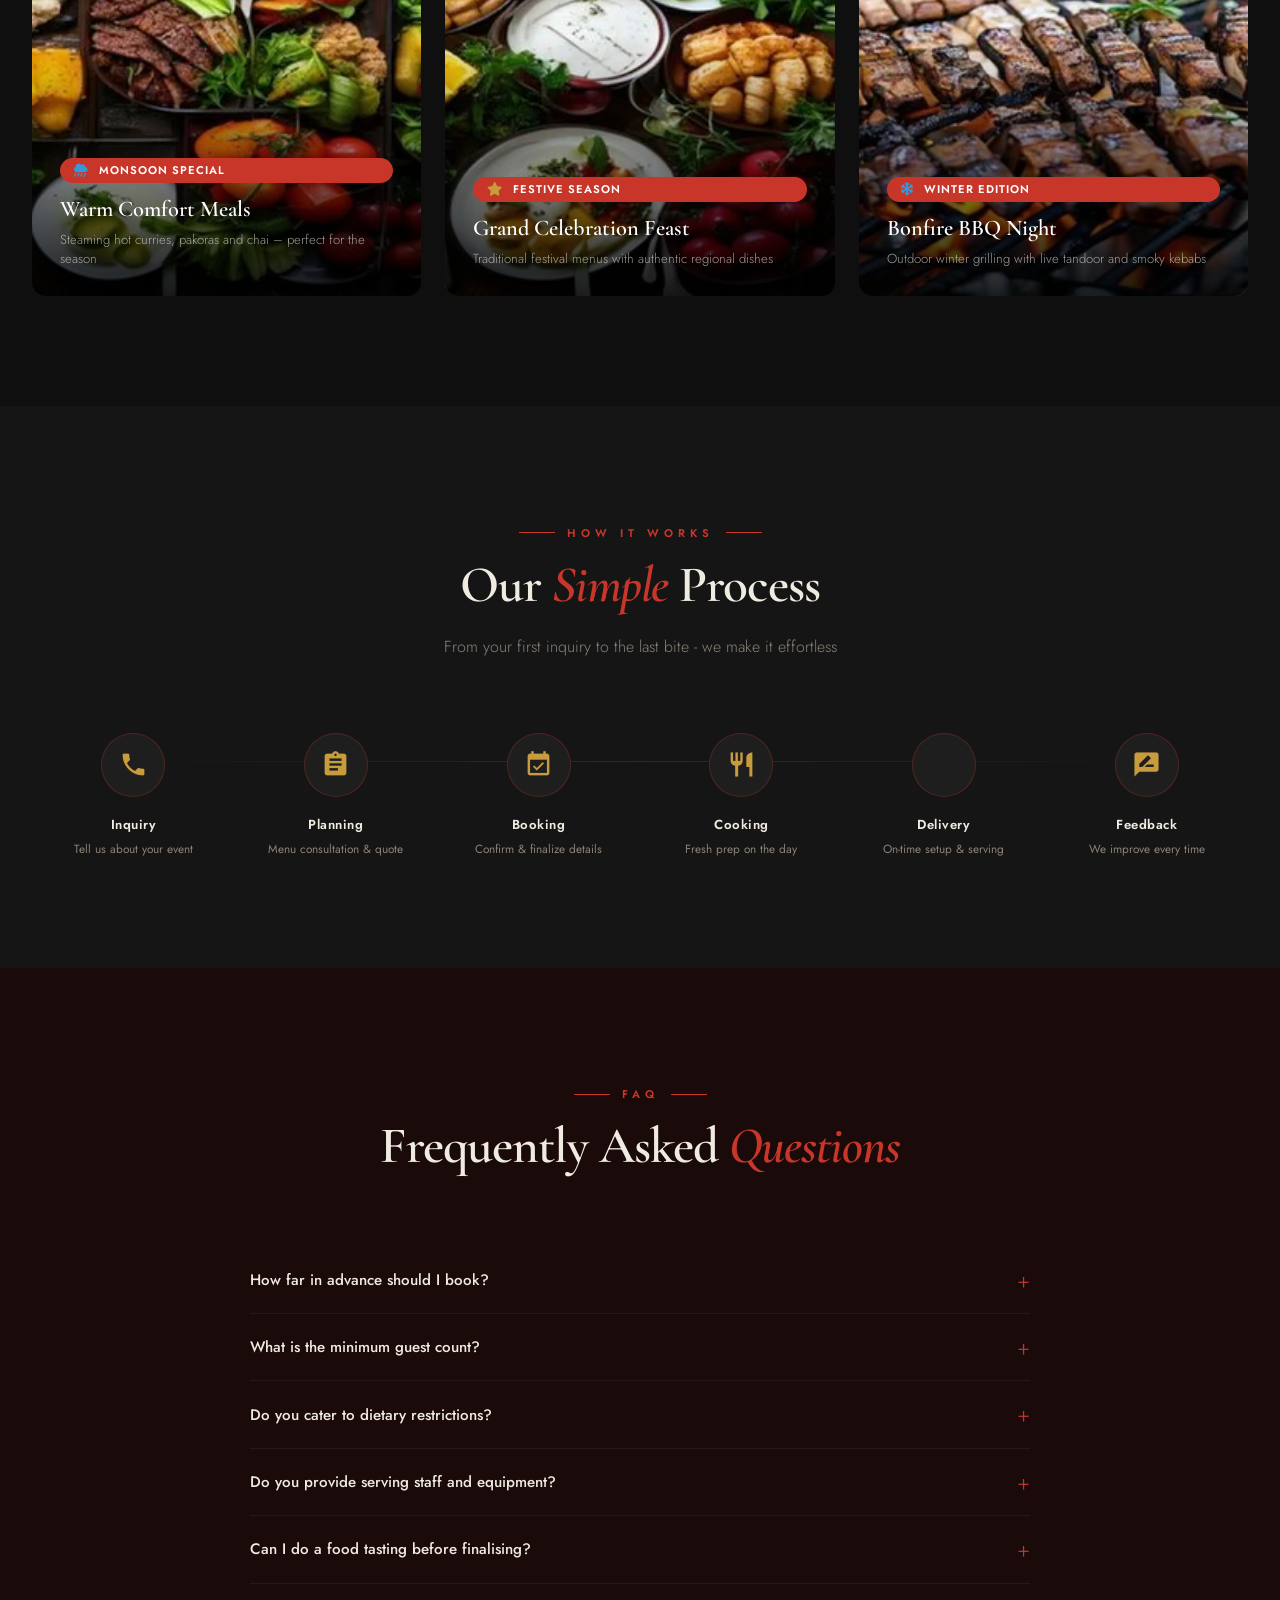
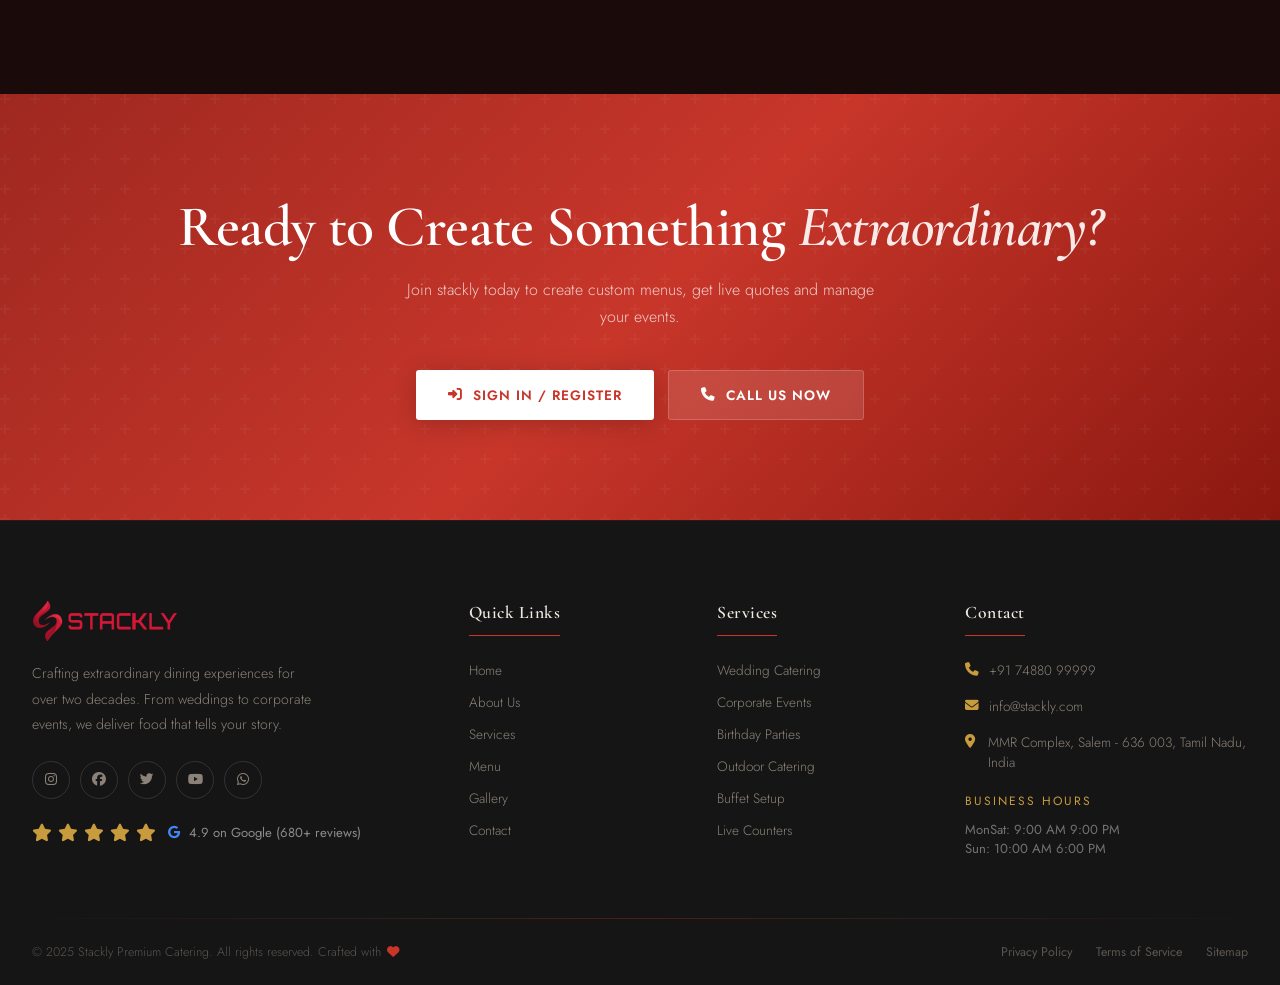
==== commit f77db4eb: "Add files via upload" ====
--- a/index.html
+++ b/index.html
@@ -579,9 +579,9 @@
             <h3>Arjun Mehta</h3>
             <p class="chef-role">Executive Chef & Founder</p>
             <div class="chef-social">
-              <a href="#"><i class="fab fa-instagram"></i></a>
-              <a href="#"><i class="fab fa-linkedin"></i></a>
-              <a href="#"><i class="fas fa-envelope"></i></a>
+              <a href="404.html"><i class="fab fa-instagram"></i></a>
+              <a href="404.html"><i class="fab fa-linkedin"></i></a>
+              <a href="404.html"><i class="fas fa-envelope"></i></a>
             </div>
           </div>
         </div>
@@ -593,9 +593,9 @@
             <h3>Priya Sharma</h3>
             <p class="chef-role">Head Pastry Chef</p>
             <div class="chef-social">
-              <a href="#"><i class="fab fa-instagram"></i></a>
-              <a href="#"><i class="fab fa-linkedin"></i></a>
-              <a href="#"><i class="fas fa-envelope"></i></a>
+              <a href="404.html"><i class="fab fa-instagram"></i></a>
+              <a href="404.html"><i class="fab fa-linkedin"></i></a>
+              <a href="404.html"><i class="fas fa-envelope"></i></a>
             </div>
           </div>
         </div>
@@ -607,9 +607,9 @@
             <h3>Rahul Das</h3>
             <p class="chef-role">Senior Sous Chef</p>
             <div class="chef-social">
-              <a href="#"><i class="fab fa-instagram"></i></a>
-              <a href="#"><i class="fab fa-linkedin"></i></a>
-              <a href="#"><i class="fas fa-envelope"></i></a>
+              <a href="404.html"><i class="fab fa-instagram"></i></a>
+              <a href="404.html"><i class="fab fa-linkedin"></i></a>
+              <a href="404.html"><i class="fas fa-envelope"></i></a>
             </div>
           </div>
         </div>
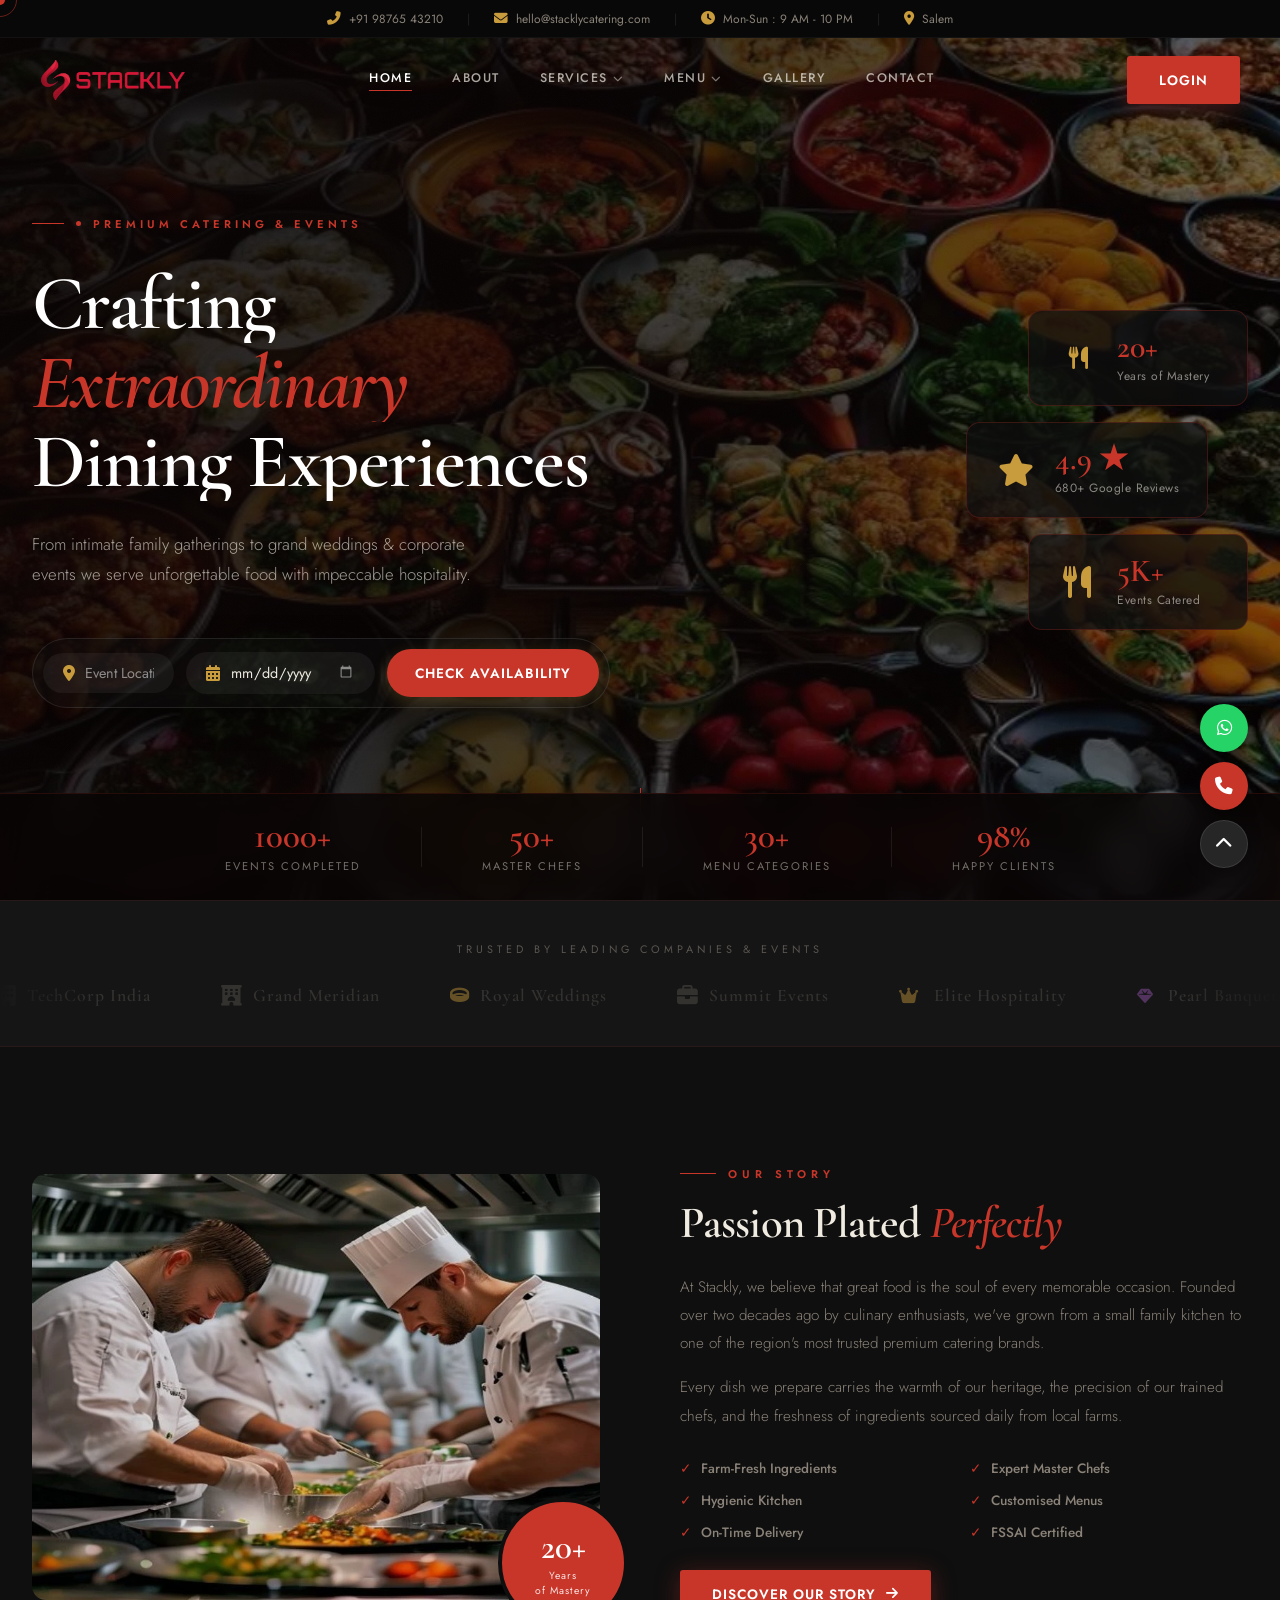
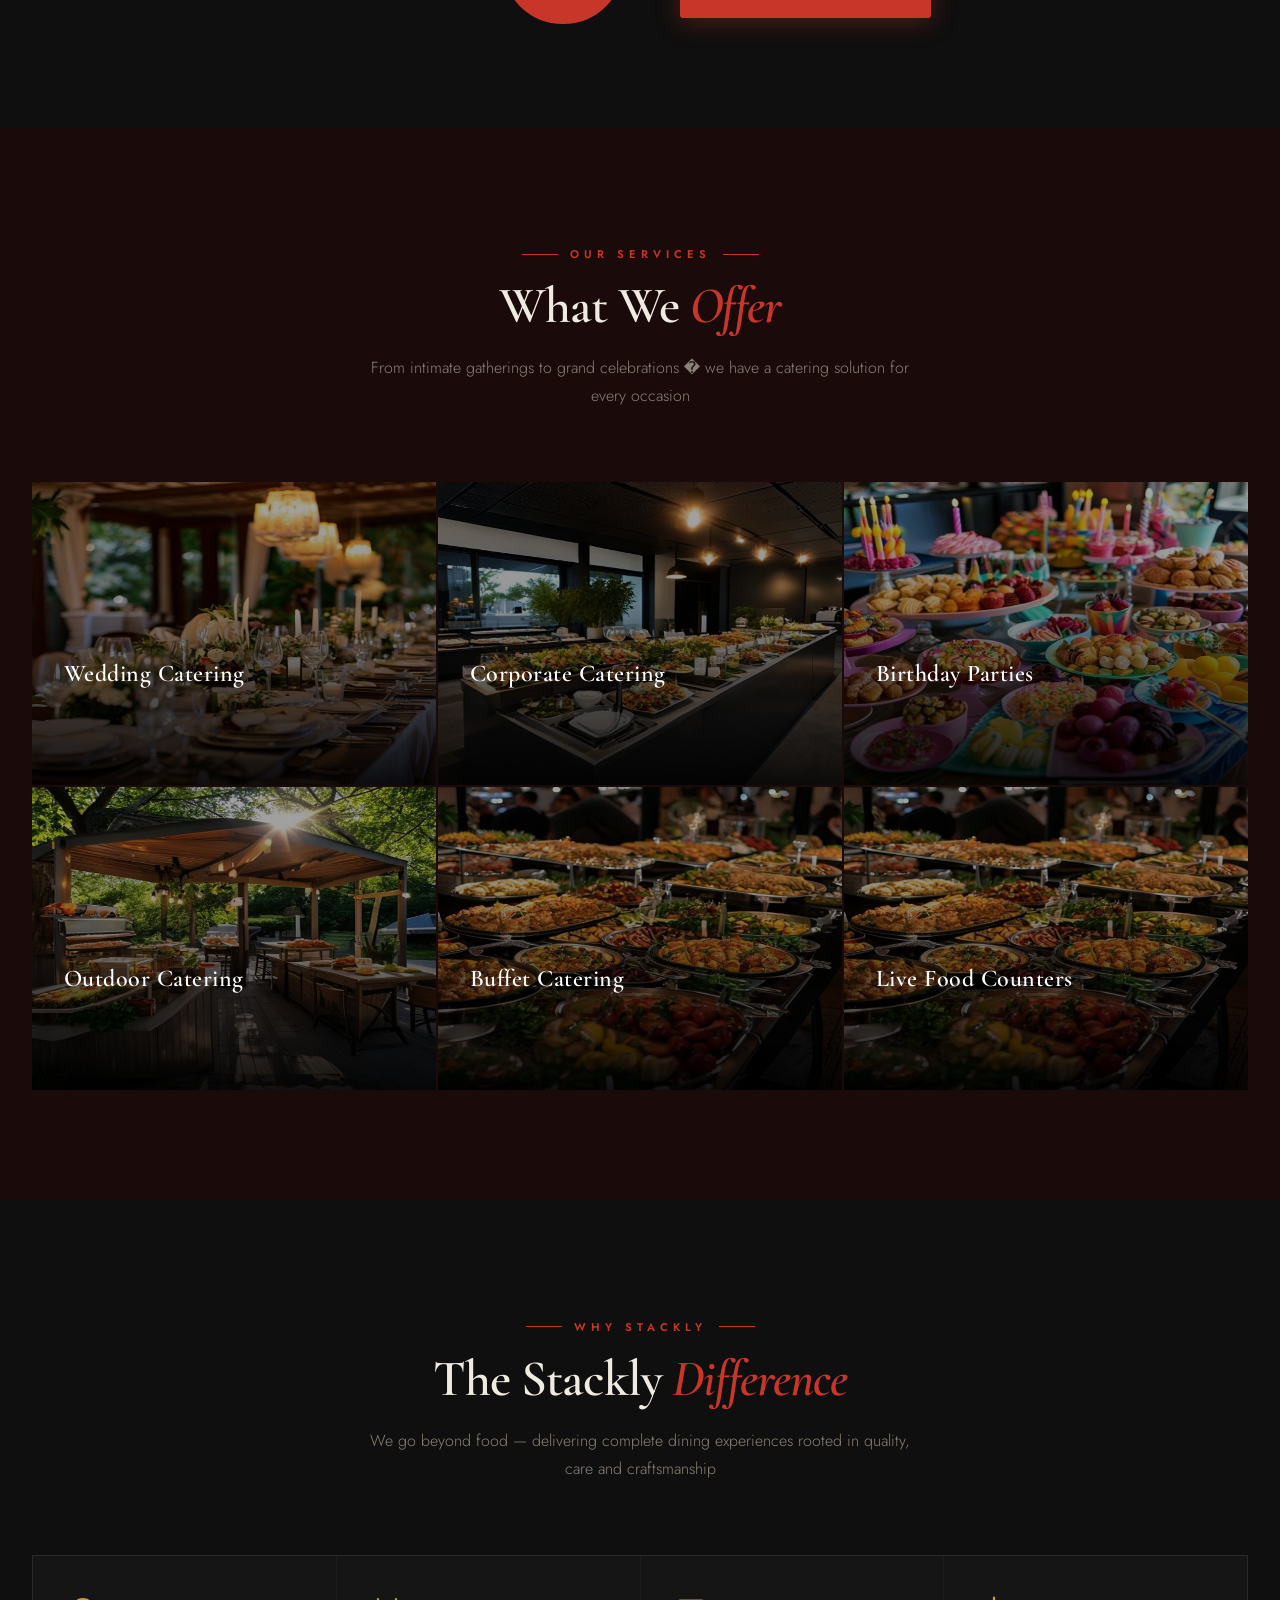
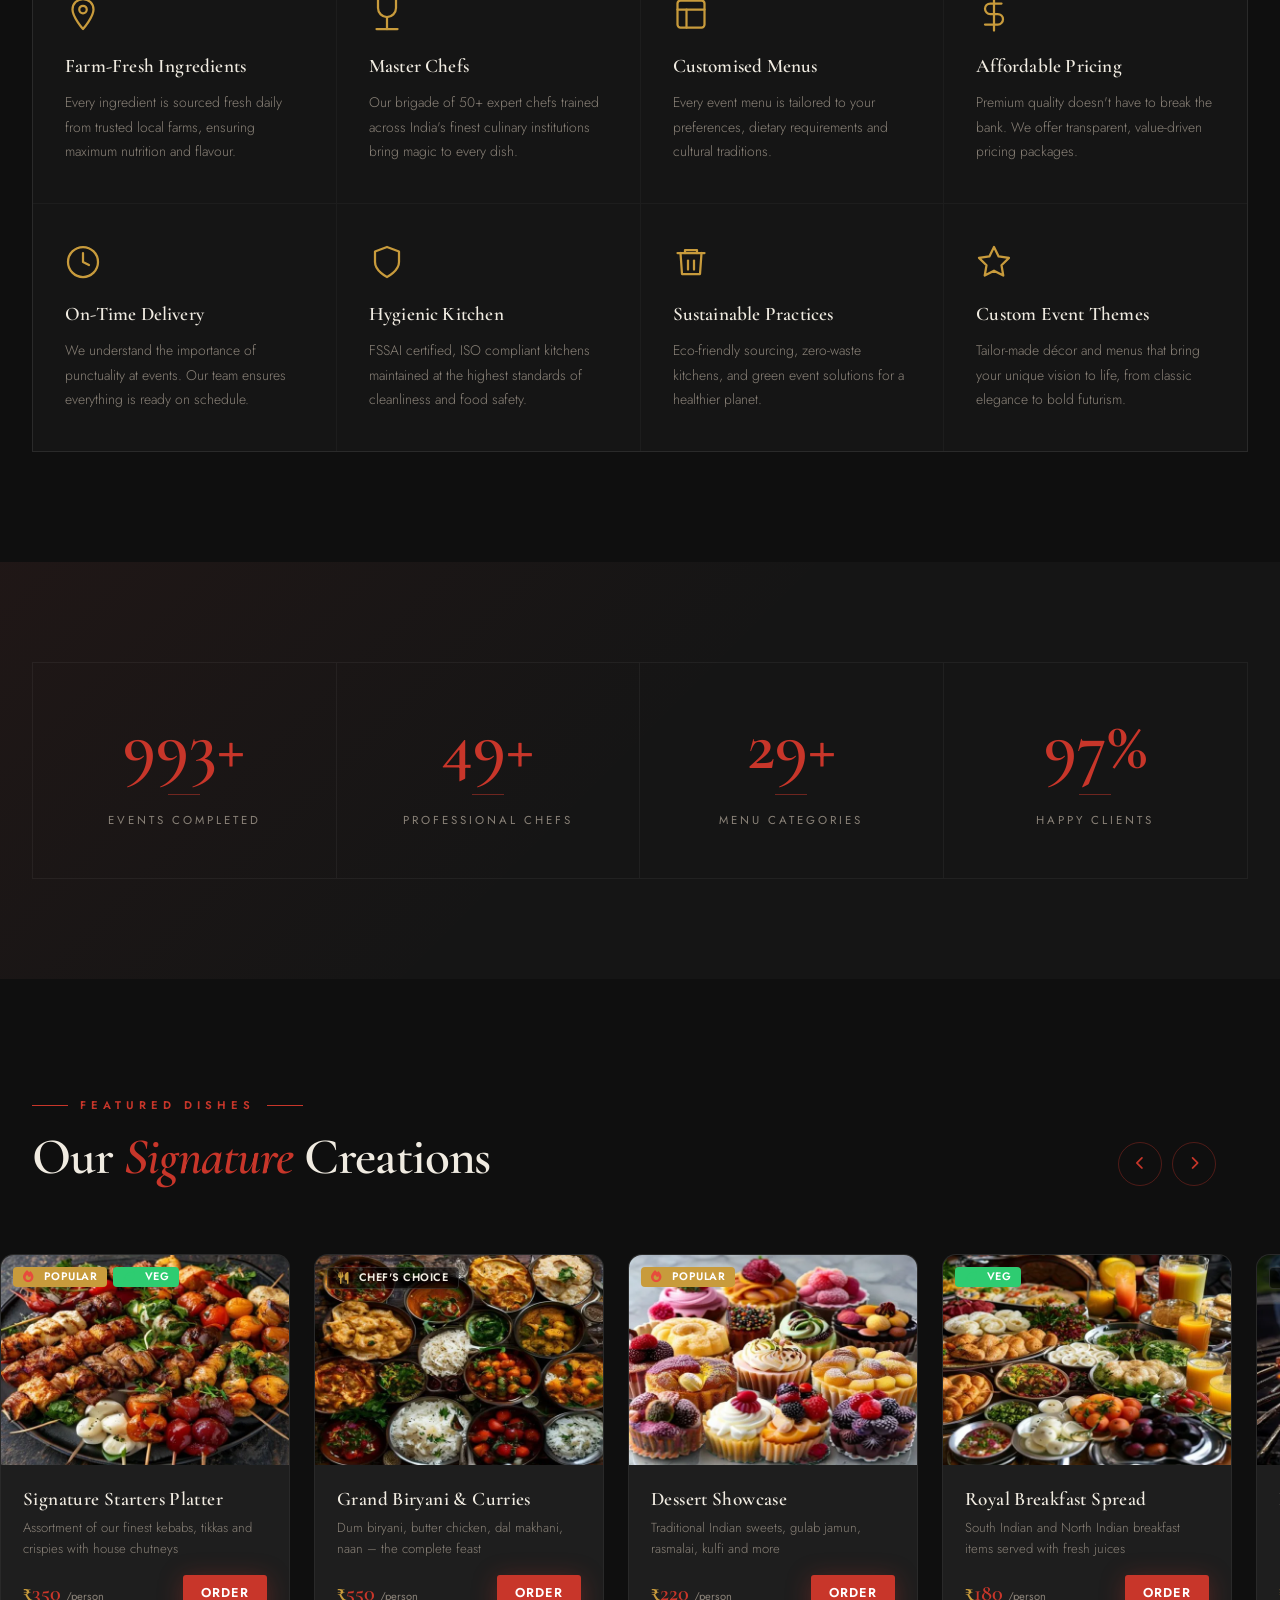
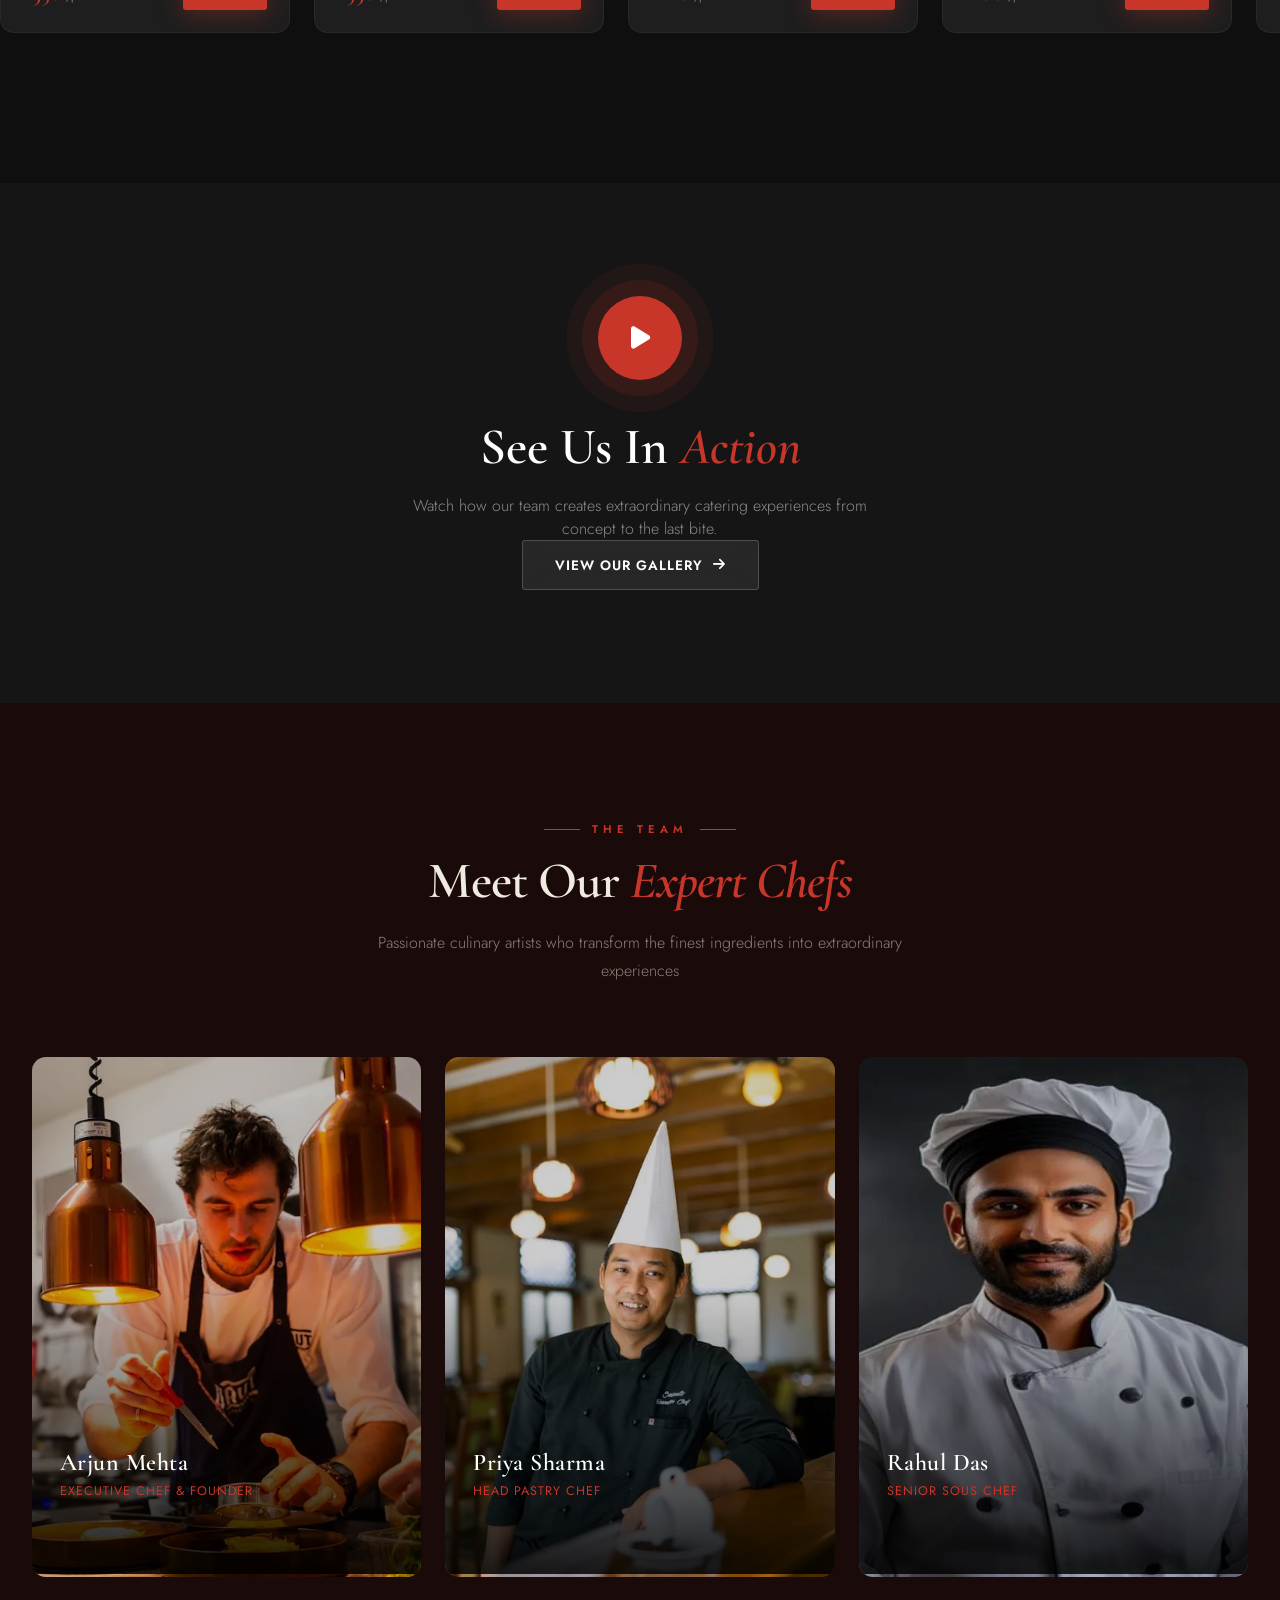
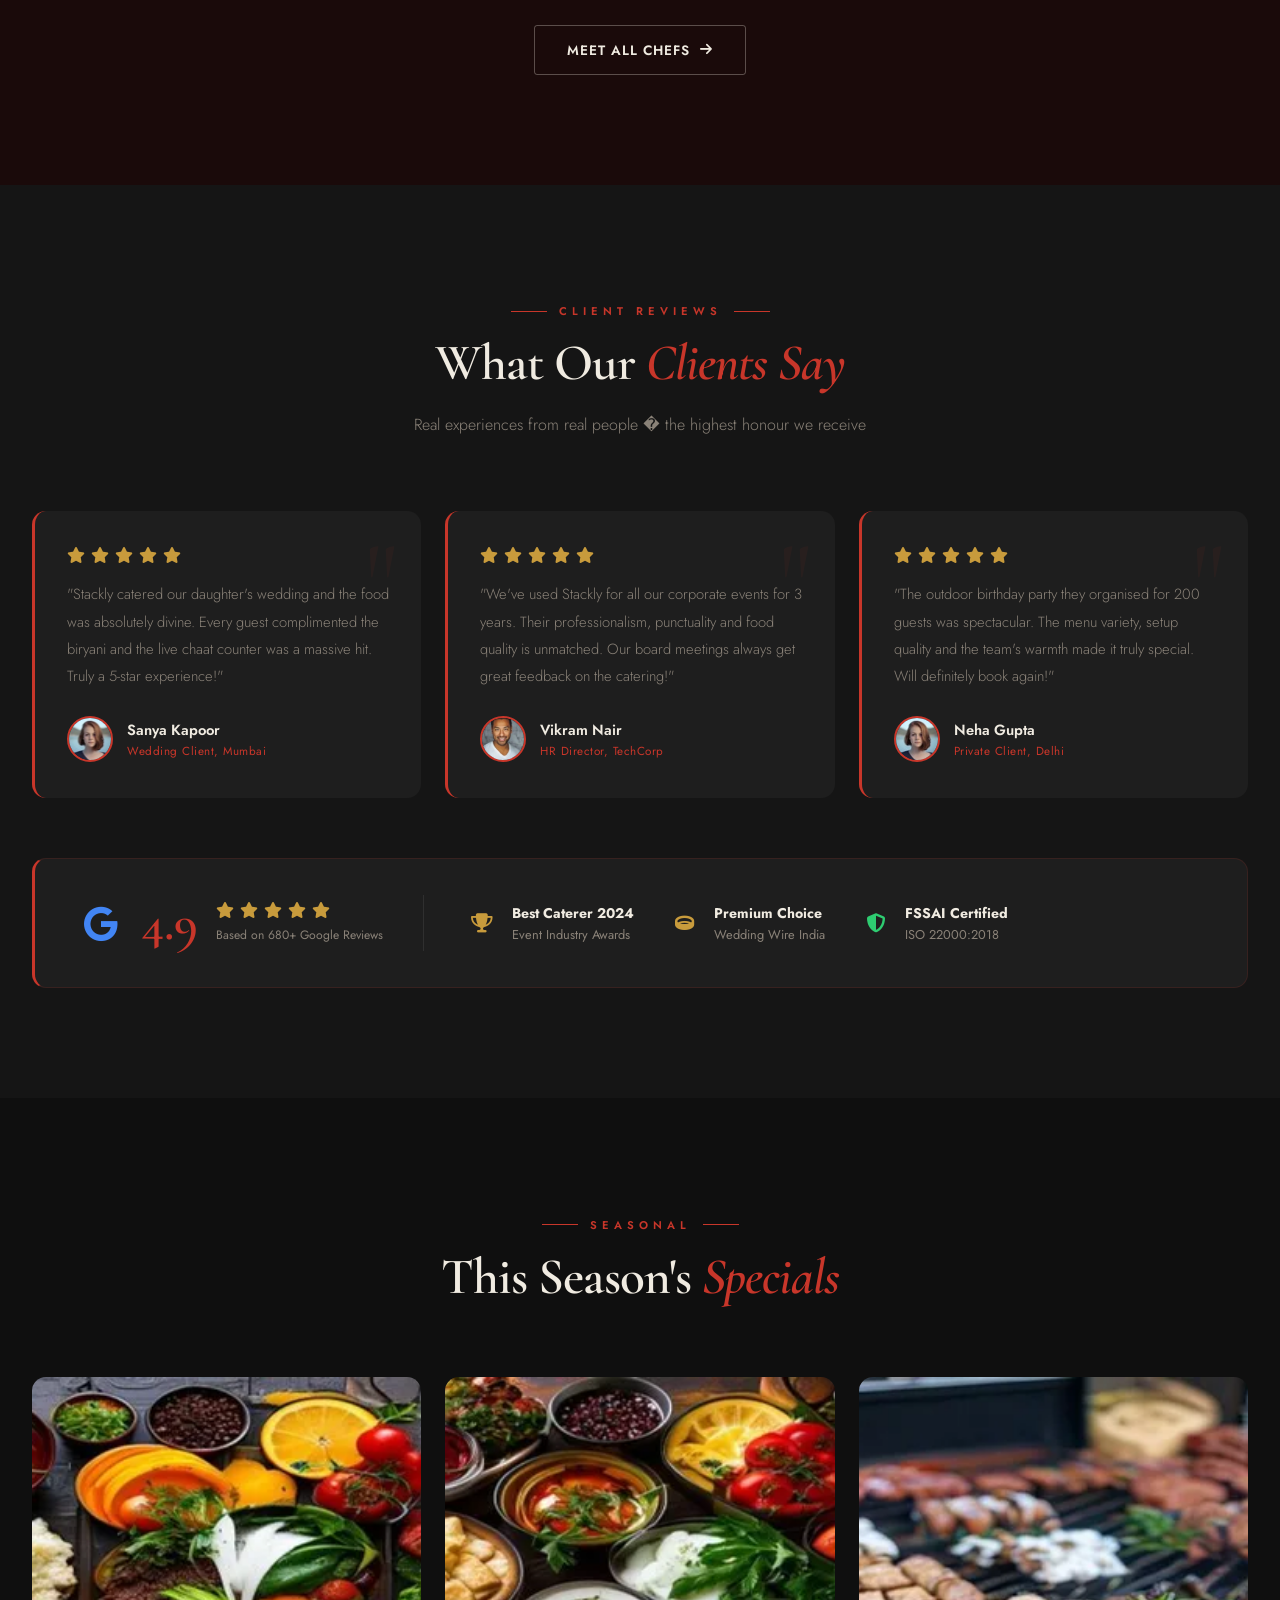
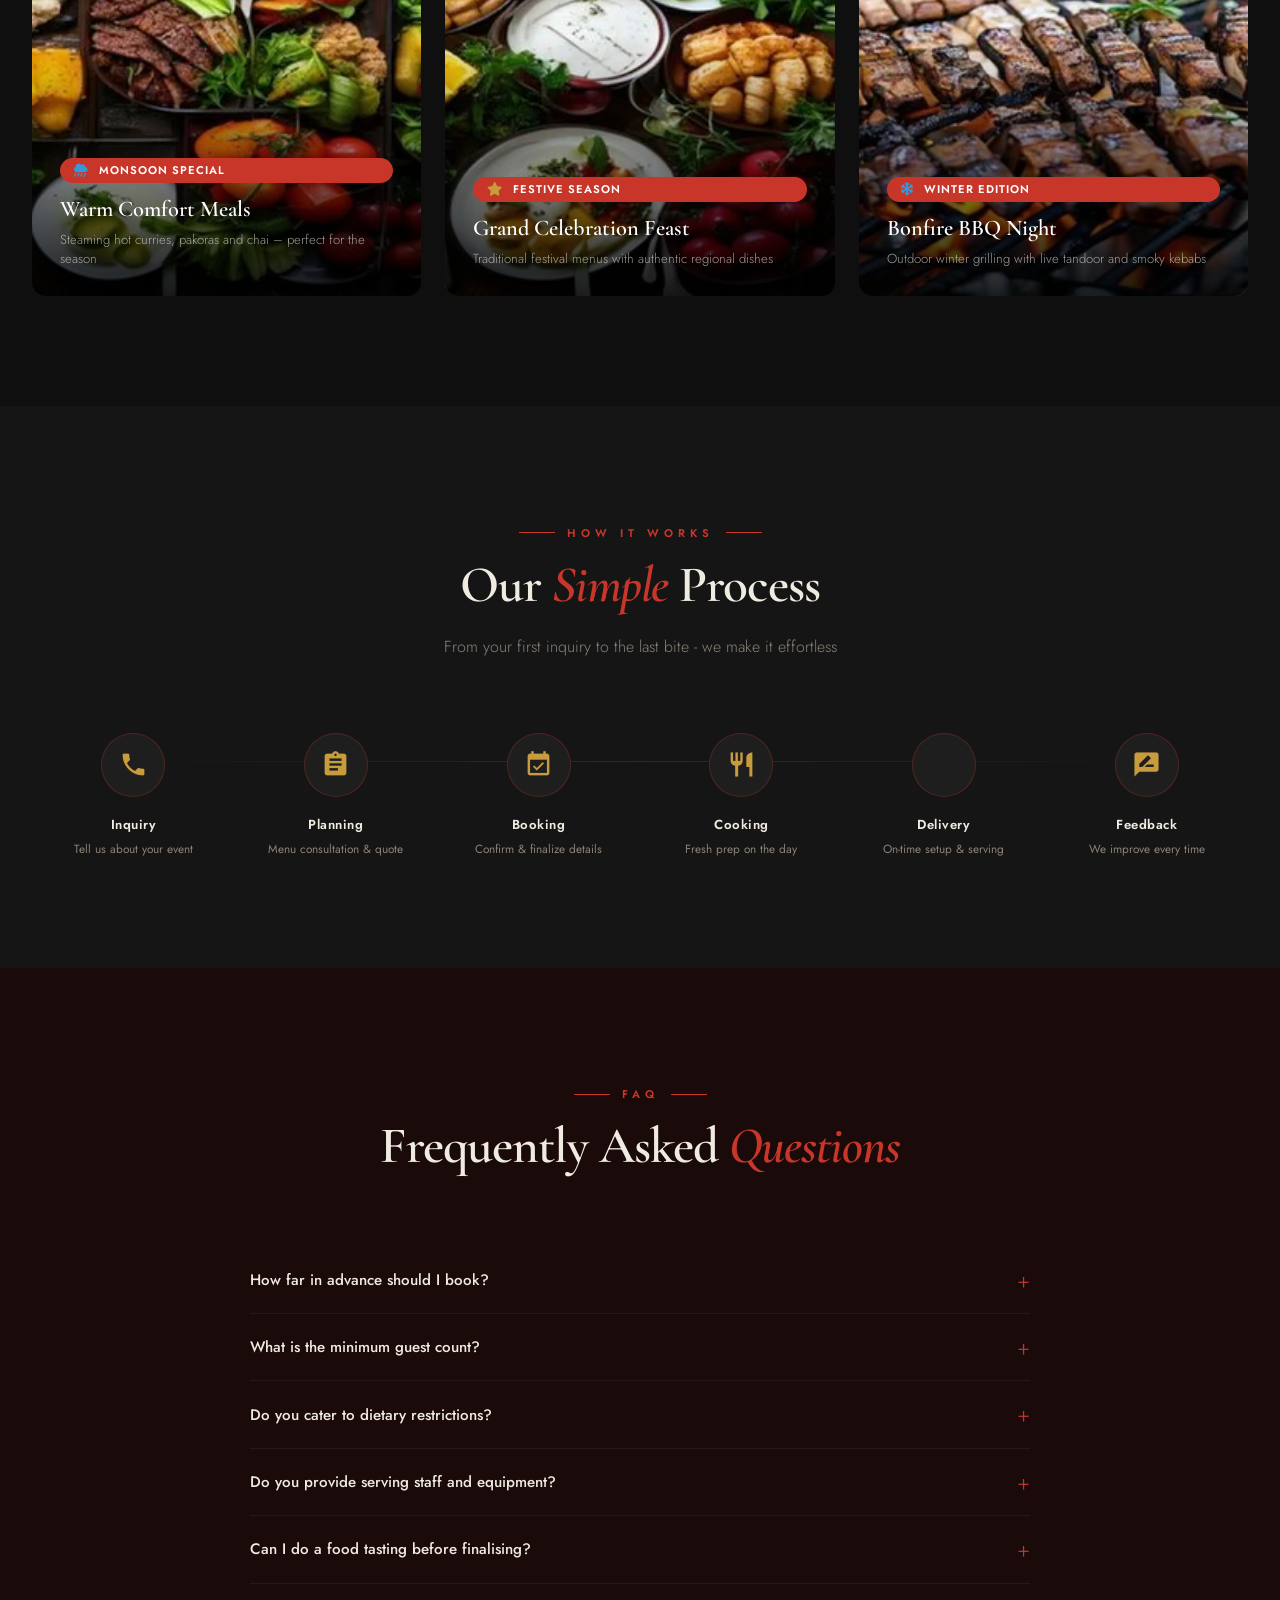
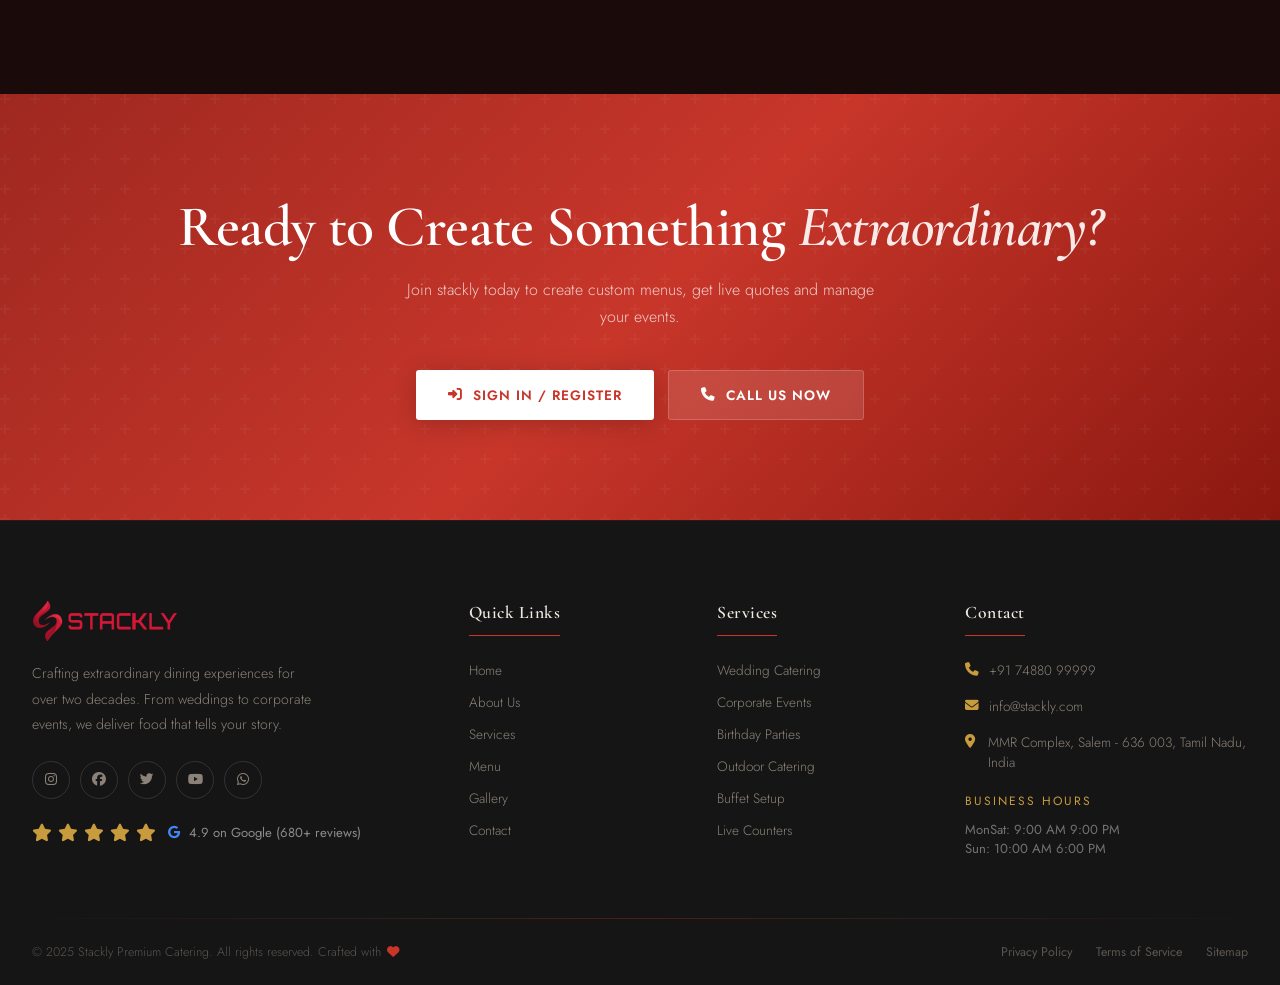
==== commit e651bf88: "Add files via upload" ====
--- a/index.html
+++ b/index.html
@@ -1,4 +1,4 @@
-﻿<!DOCTYPE html>
+<!DOCTYPE html>
 <html lang="en" data-theme="dark">
 <head>
   <meta charset="UTF-8" />
--- a/css/main.css
+++ b/css/main.css
@@ -69,7 +69,7 @@
 
 /* ── Reset ── */
 *, *::before, *::after { margin: 0; padding: 0; box-sizing: border-box; }
-html { scroll-behavior: smooth; font-size: 16px; }
+html { scroll-behavior: smooth; font-size: 16px; overflow-x: hidden; }
 body {
   font-family: var(--font-body);
   background: var(--dark);
@@ -3088,6 +3088,10 @@
 }
 
 @media (max-width: 768px) {
+  html, body {
+    overflow-x: hidden !important;
+    width: 100% !important;
+  }
   .top-bar { display: none !important; }
   :root { --nav-height: 68px; --section-padding: 80px 0; }
   #navbar, #navbar.scrolled {
@@ -3103,6 +3107,32 @@
     box-shadow: 0 4px 30px rgba(0, 0, 0, 0.4) !important;
     padding: 0 20px !important;
     transition: none !important;
+    transform: translate3d(0, 0, 0) !important;
+    will-change: transform;
+    z-index: 1000;
+  }
+  #hero {
+    min-height: auto !important;
+    padding-top: 90px !important;
+    overflow: visible !important;
+  }
+  .hero-inner {
+    min-height: auto !important;
+    padding: 20px 20px 60px !important;
+    gap: 40px !important;
+  }
+  .hero-title {
+    font-size: clamp(2rem, 9vw, 3rem) !important;
+    line-height: 1.1 !important;
+    margin-bottom: 20px !important;
+  }
+  .logo-track-wrap {
+    width: 100% !important;
+    max-width: 100vw !important;
+    overflow: hidden !important;
+  }
+  .page-hero {
+    padding: 110px 0 50px !important;
   }
   .container { padding: 0 20px; }
   .nav-links { display: none; }
@@ -3810,7 +3840,7 @@
 @media (max-width: 768px) {
   .svc-hero {
     min-height: auto;
-    padding: 120px 0 0;
+    padding: 110px 0 0;
   }
 
   .svc-hero-title {
@@ -4255,7 +4285,7 @@
 }
 
 @media (max-width: 640px) {
-  .menu-hero { padding: 100px 0 60px; }
+  .menu-hero { padding: 110px 0 40px; }
 
   .mh-cat-grid {
     grid-template-columns: 1fr 1fr;
